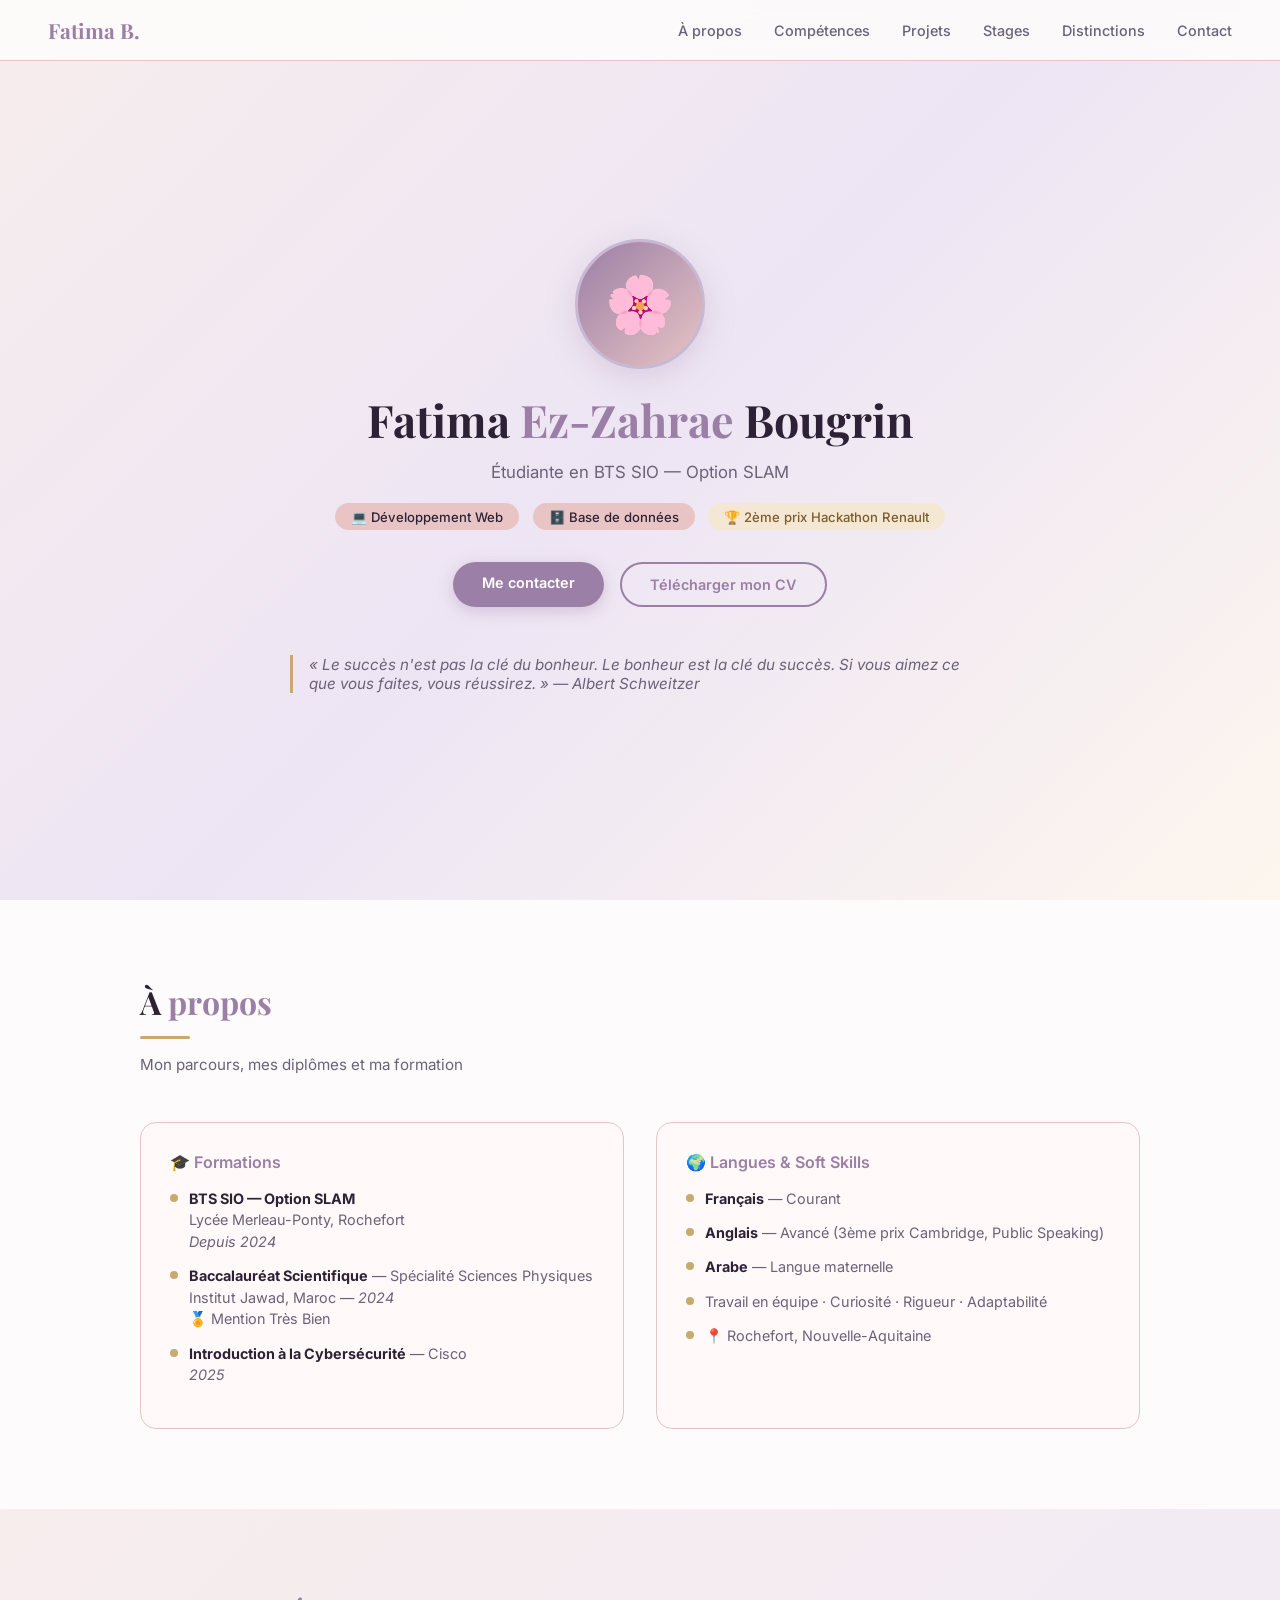
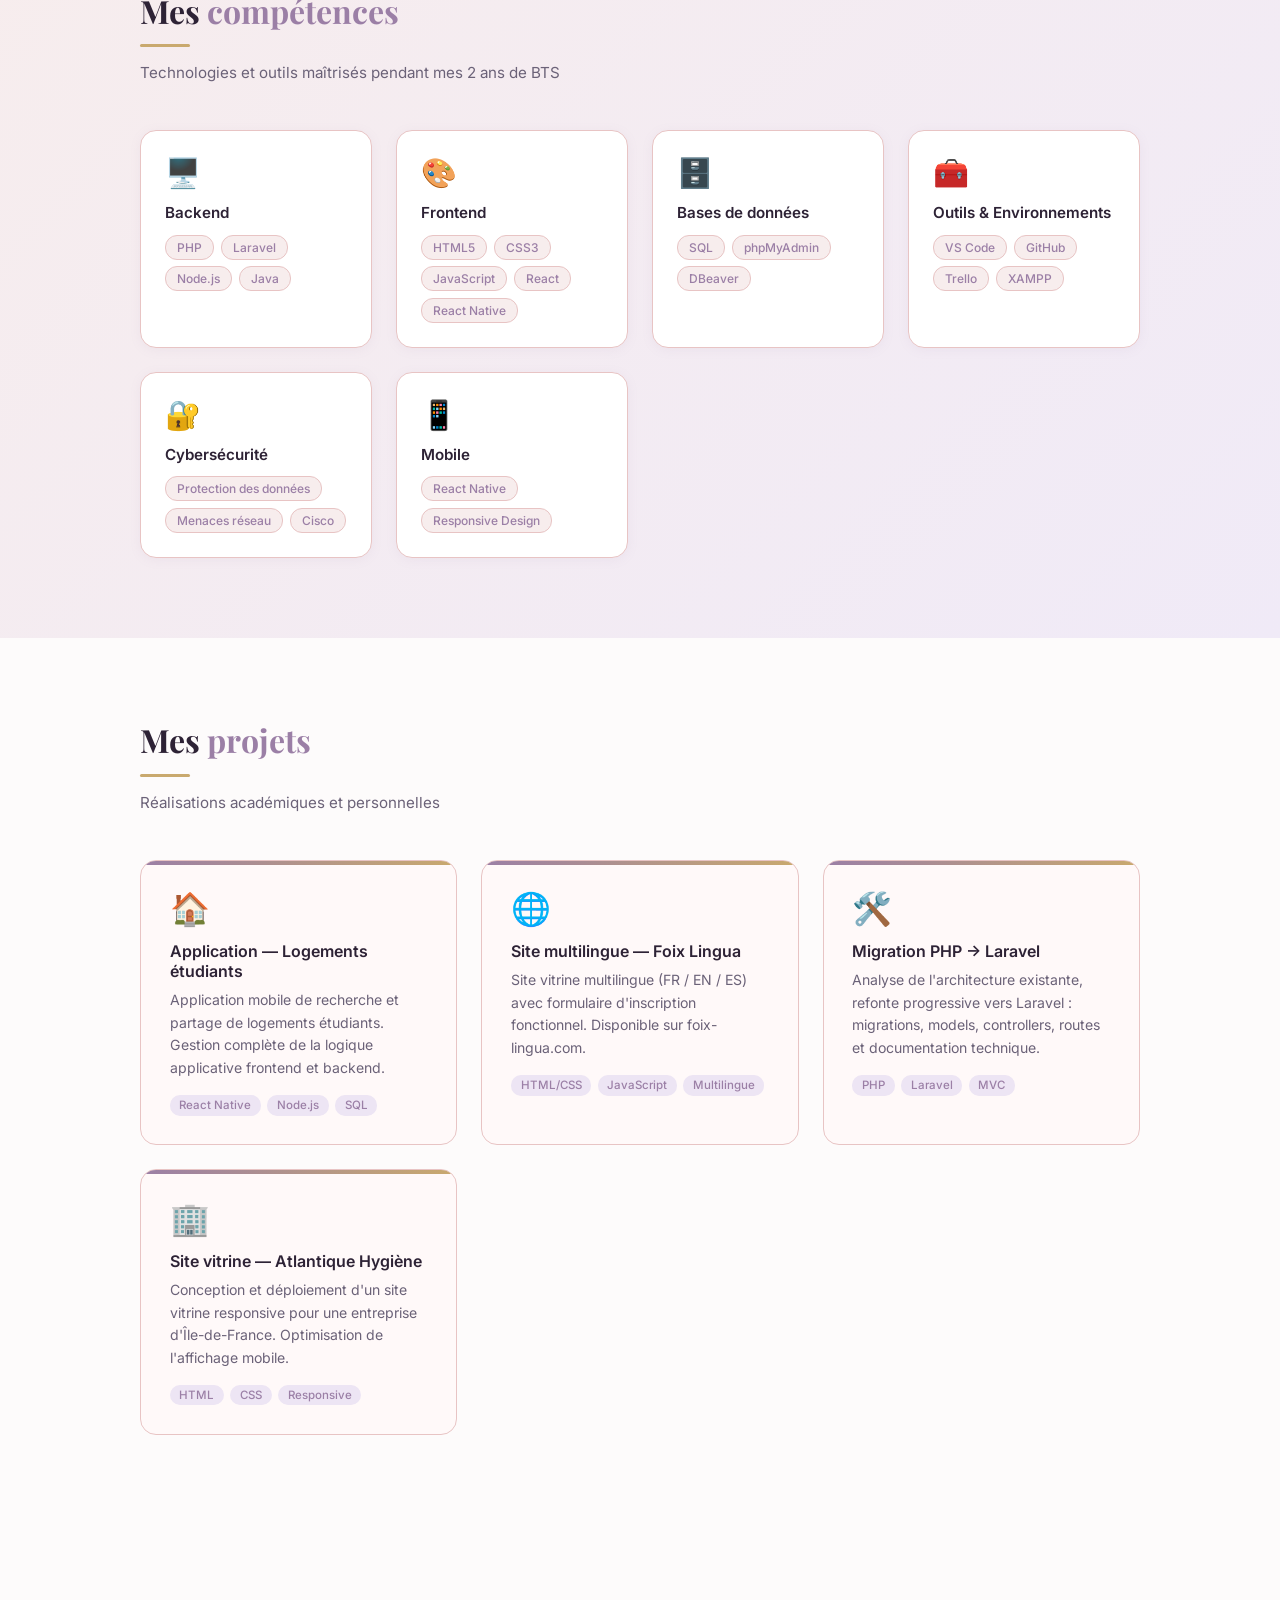
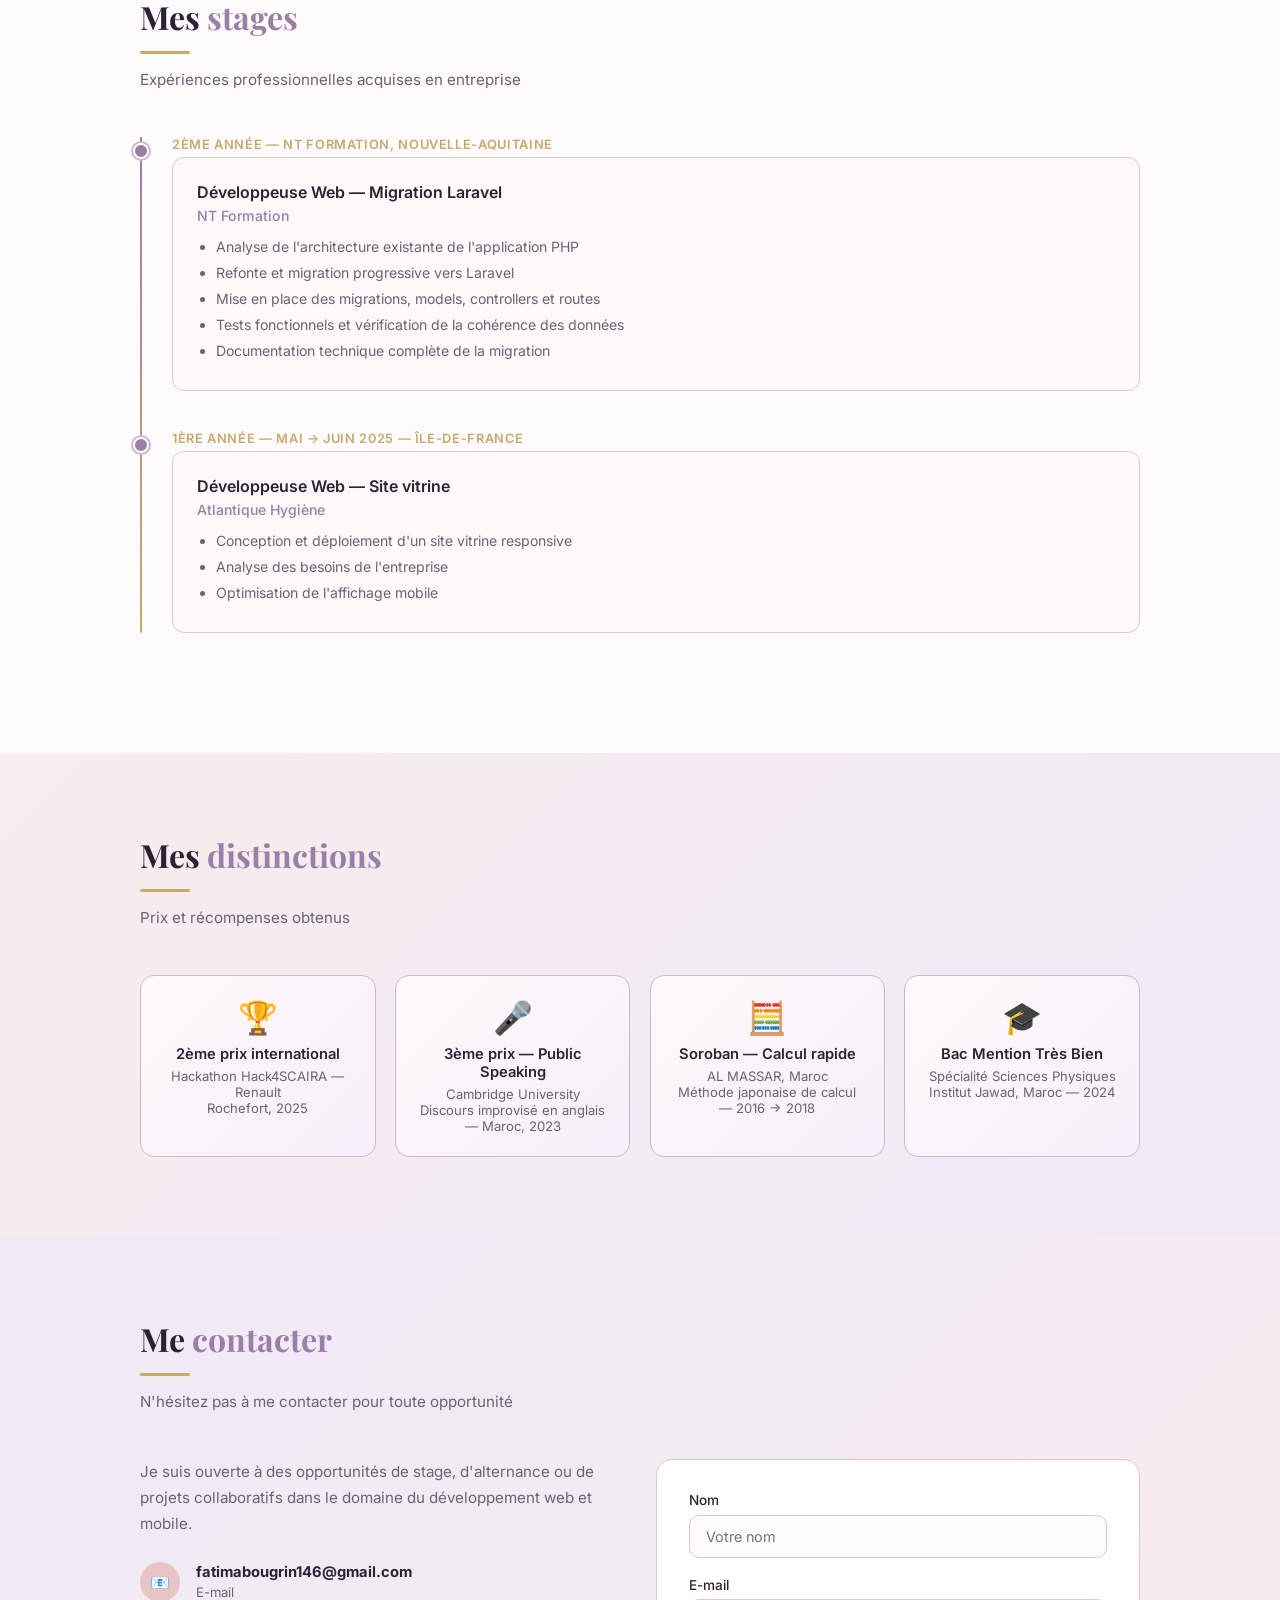
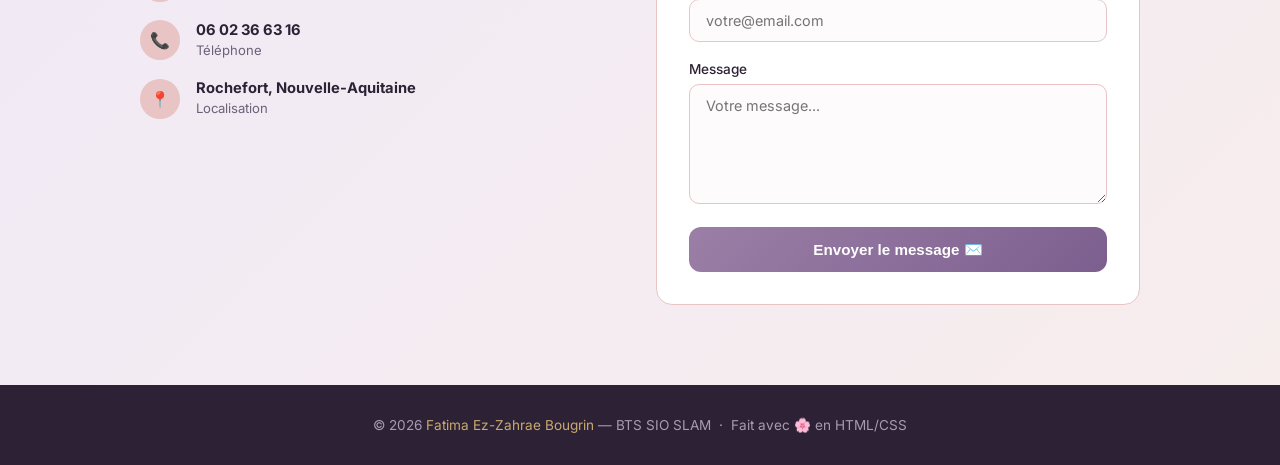
==== index.html @ c64b11a4 "Add files via upload" ====
<!DOCTYPE html>
<html lang="fr">
<head>
  <meta charset="UTF-8" />
  <meta name="viewport" content="width=device-width, initial-scale=1.0" />
  <title>Fatima Bougrin — Portfolio BTS SIO SLAM</title>
  <link rel="stylesheet" href="style.css" />
</head>
<body>

  <!-- ========================
       NAVIGATION
  ======================== -->
  <nav>
    <div class="nav-logo">Fatima B.</div>
    <ul class="nav-links">
      <li><a href="#about">À propos</a></li>
      <li><a href="#skills">Compétences</a></li>
      <li><a href="#projects">Projets</a></li>
      <li><a href="#stages">Stages</a></li>
      <li><a href="#distinctions">Distinctions</a></li>
      <li><a href="#contact">Contact</a></li>
    </ul>
  </nav>

  <!-- ========================
       HERO
  ======================== -->
  <section class="hero" id="home">
    <div class="hero-inner">
      <div class="avatar-ring">🌸</div>
      <h1>Fatima <span>Ez-Zahrae</span> Bougrin</h1>
      <p class="tagline">Étudiante en BTS SIO — Option SLAM</p>
      <span class="badge">💻 Développement Web</span>
      <span class="badge">🗄️ Base de données</span>
      <span class="badge gold">🏆 2ème prix Hackathon Renault</span>
      <div class="hero-btns">
        <a href="#contact" class="btn btn-primary">Me contacter</a>
        <a href="cv_alternance.pdf" class="btn btn-outline" target="_blank">Télécharger mon CV</a>
      </div>
      <blockquote class="quote">
        « Le succès n'est pas la clé du bonheur. Le bonheur est la clé du succès.
        Si vous aimez ce que vous faites, vous réussirez. » — Albert Schweitzer
      </blockquote>
    </div>
  </section>

  <!-- ========================
       À PROPOS
  ======================== -->
  <section id="about">
    <div class="container">
      <h2 class="section-title">À <span>propos</span></h2>
      <div class="divider"></div>
      <p class="section-sub">Mon parcours, mes diplômes et ma formation</p>

      <div class="about-grid">

        <div class="info-card">
          <h3>🎓 Formations</h3>
          <div class="info-item">
            <div class="dot"></div>
            <p>
              <strong>BTS SIO — Option SLAM</strong><br>
              Lycée Merleau-Ponty, Rochefort<br>
              <em>Depuis 2024</em>
            </p>
          </div>
          <div class="info-item">
            <div class="dot"></div>
            <p>
              <strong>Baccalauréat Scientifique</strong> — Spécialité Sciences Physiques<br>
              Institut Jawad, Maroc — <em>2024</em><br>
              🏅 Mention Très Bien
            </p>
          </div>
          <div class="info-item">
            <div class="dot"></div>
            <p>
              <strong>Introduction à la Cybersécurité</strong> — Cisco<br>
              <em>2025</em>
            </p>
          </div>
        </div>

        <div class="info-card">
          <h3>🌍 Langues &amp; Soft Skills</h3>
          <div class="info-item">
            <div class="dot"></div>
            <p><strong>Français</strong> — Courant</p>
          </div>
          <div class="info-item">
            <div class="dot"></div>
            <p><strong>Anglais</strong> — Avancé (3ème prix Cambridge, Public Speaking)</p>
          </div>
          <div class="info-item">
            <div class="dot"></div>
            <p><strong>Arabe</strong> — Langue maternelle</p>
          </div>
          <div class="info-item">
            <div class="dot"></div>
            <p>Travail en équipe · Curiosité · Rigueur · Adaptabilité</p>
          </div>
          <div class="info-item">
            <div class="dot"></div>
            <p>📍 Rochefort, Nouvelle-Aquitaine</p>
          </div>
        </div>

      </div>
    </div>
  </section>

  <!-- ========================
       COMPÉTENCES
  ======================== -->
  <section id="skills" class="skills-bg">
    <div class="container">
      <h2 class="section-title">Mes <span>compétences</span></h2>
      <div class="divider"></div>
      <p class="section-sub">Technologies et outils maîtrisés pendant mes 2 ans de BTS</p>

      <div class="skills-grid">

        <div class="skill-card">
          <div class="icon">🖥️</div>
          <h3>Backend</h3>
          <div class="tag-list">
            <span class="tag">PHP</span>
            <span class="tag">Laravel</span>
            <span class="tag">Node.js</span>
            <span class="tag">Java</span>
          </div>
        </div>

        <div class="skill-card">
          <div class="icon">🎨</div>
          <h3>Frontend</h3>
          <div class="tag-list">
            <span class="tag">HTML5</span>
            <span class="tag">CSS3</span>
            <span class="tag">JavaScript</span>
            <span class="tag">React</span>
            <span class="tag">React Native</span>
          </div>
        </div>

        <div class="skill-card">
          <div class="icon">🗄️</div>
          <h3>Bases de données</h3>
          <div class="tag-list">
            <span class="tag">SQL</span>
            <span class="tag">phpMyAdmin</span>
            <span class="tag">DBeaver</span>
          </div>
        </div>

        <div class="skill-card">
          <div class="icon">🧰</div>
          <h3>Outils &amp; Environnements</h3>
          <div class="tag-list">
            <span class="tag">VS Code</span>
            <span class="tag">GitHub</span>
            <span class="tag">Trello</span>
            <span class="tag">XAMPP</span>
          </div>
        </div>

        <div class="skill-card">
          <div class="icon">🔐</div>
          <h3>Cybersécurité</h3>
          <div class="tag-list">
            <span class="tag">Protection des données</span>
            <span class="tag">Menaces réseau</span>
            <span class="tag">Cisco</span>
          </div>
        </div>

        <div class="skill-card">
          <div class="icon">📱</div>
          <h3>Mobile</h3>
          <div class="tag-list">
            <span class="tag">React Native</span>
            <span class="tag">Responsive Design</span>
          </div>
        </div>

      </div>
    </div>
  </section>

  <!-- ========================
       PROJETS
  ======================== -->
  <section id="projects">
    <div class="container">
      <h2 class="section-title">Mes <span>projets</span></h2>
      <div class="divider"></div>
      <p class="section-sub">Réalisations académiques et personnelles</p>

      <div class="projects-grid">

        <div class="project-card">
          <div class="project-emoji">🏠</div>
          <h3>Application — Logements étudiants</h3>
          <p>Application mobile de recherche et partage de logements étudiants. Gestion complète de la logique applicative frontend et backend.</p>
          <div class="tech-tags">
            <span class="tech">React Native</span>
            <span class="tech">Node.js</span>
            <span class="tech">SQL</span>
          </div>
        </div>

        <div class="project-card">
          <div class="project-emoji">🌐</div>
          <h3>Site multilingue — Foix Lingua</h3>
          <p>Site vitrine multilingue (FR / EN / ES) avec formulaire d'inscription fonctionnel. Disponible sur foix-lingua.com.</p>
          <div class="tech-tags">
            <span class="tech">HTML/CSS</span>
            <span class="tech">JavaScript</span>
            <span class="tech">Multilingue</span>
          </div>
        </div>

        <div class="project-card">
          <div class="project-emoji">🛠️</div>
          <h3>Migration PHP → Laravel</h3>
          <p>Analyse de l'architecture existante, refonte progressive vers Laravel : migrations, models, controllers, routes et documentation technique.</p>
          <div class="tech-tags">
            <span class="tech">PHP</span>
            <span class="tech">Laravel</span>
            <span class="tech">MVC</span>
          </div>
        </div>

        <div class="project-card">
          <div class="project-emoji">🏢</div>
          <h3>Site vitrine — Atlantique Hygiène</h3>
          <p>Conception et déploiement d'un site vitrine responsive pour une entreprise d'Île-de-France. Optimisation de l'affichage mobile.</p>
          <div class="tech-tags">
            <span class="tech">HTML</span>
            <span class="tech">CSS</span>
            <span class="tech">Responsive</span>
          </div>
        </div>

      </div>
    </div>
  </section>

  <!-- ========================
       STAGES
  ======================== -->
  <section id="stages">
    <div class="container">
      <h2 class="section-title">Mes <span>stages</span></h2>
      <div class="divider"></div>
      <p class="section-sub">Expériences professionnelles acquises en entreprise</p>

      <div class="timeline">

        <div class="timeline-item">
          <div class="timeline-date">2ème année — NT Formation, Nouvelle-Aquitaine</div>
          <div class="timeline-card">
            <h3>Développeuse Web — Migration Laravel</h3>
            <div class="company">NT Formation</div>
            <ul>
              <li>Analyse de l'architecture existante de l'application PHP</li>
              <li>Refonte et migration progressive vers Laravel</li>
              <li>Mise en place des migrations, models, controllers et routes</li>
              <li>Tests fonctionnels et vérification de la cohérence des données</li>
              <li>Documentation technique complète de la migration</li>
            </ul>
          </div>
        </div>

        <div class="timeline-item">
          <div class="timeline-date">1ère année — Mai → Juin 2025 — Île-de-France</div>
          <div class="timeline-card">
            <h3>Développeuse Web — Site vitrine</h3>
            <div class="company">Atlantique Hygiène</div>
            <ul>
              <li>Conception et déploiement d'un site vitrine responsive</li>
              <li>Analyse des besoins de l'entreprise</li>
              <li>Optimisation de l'affichage mobile</li>
            </ul>
          </div>
        </div>

      </div>
    </div>
  </section>

  <!-- ========================
       DISTINCTIONS
  ======================== -->
  <section id="distinctions" class="skills-bg">
    <div class="container">
      <h2 class="section-title">Mes <span>distinctions</span></h2>
      <div class="divider"></div>
      <p class="section-sub">Prix et récompenses obtenus</p>

      <div class="awards-grid">

        <div class="award-card">
          <div class="trophy">🏆</div>
          <h3>2ème prix international</h3>
          <p>Hackathon Hack4SCAIRA — Renault<br>Rochefort, 2025</p>
        </div>

        <div class="award-card">
          <div class="trophy">🎤</div>
          <h3>3ème prix — Public Speaking</h3>
          <p>Cambridge University<br>Discours improvisé en anglais — Maroc, 2023</p>
        </div>

        <div class="award-card">
          <div class="trophy">🧮</div>
          <h3>Soroban — Calcul rapide</h3>
          <p>AL MASSAR, Maroc<br>Méthode japonaise de calcul — 2016 → 2018</p>
        </div>

        <div class="award-card">
          <div class="trophy">🎓</div>
          <h3>Bac Mention Très Bien</h3>
          <p>Spécialité Sciences Physiques<br>Institut Jawad, Maroc — 2024</p>
        </div>

      </div>
    </div>
  </section>

  <!-- ========================
       CONTACT
  ======================== -->
  <section id="contact" class="contact-bg">
    <div class="container">
      <h2 class="section-title">Me <span>contacter</span></h2>
      <div class="divider"></div>
      <p class="section-sub">N'hésitez pas à me contacter pour toute opportunité</p>

      <div class="contact-grid">

        <div class="contact-info">
          <p>Je suis ouverte à des opportunités de stage, d'alternance ou de projets collaboratifs dans le domaine du développement web et mobile.</p>
          <div class="contact-item">
            <div class="contact-icon">📧</div>
            <div>
              <strong>fatimabougrin146@gmail.com</strong>
              <p>E-mail</p>
            </div>
          </div>
          <div class="contact-item">
            <div class="contact-icon">📞</div>
            <div>
              <strong>06 02 36 63 16</strong>
              <p>Téléphone</p>
            </div>
          </div>
          <div class="contact-item">
            <div class="contact-icon">📍</div>
            <div>
              <strong>Rochefort, Nouvelle-Aquitaine</strong>
              <p>Localisation</p>
            </div>
          </div>
        </div>

        <div class="contact-form">
          <div class="form-group">
            <label for="name">Nom</label>
            <input type="text" id="name" placeholder="Votre nom" />
          </div>
          <div class="form-group">
            <label for="email">E-mail</label>
            <input type="email" id="email" placeholder="votre@email.com" />
          </div>
          <div class="form-group">
            <label for="message">Message</label>
            <textarea id="message" placeholder="Votre message..."></textarea>
          </div>
          <button class="btn-submit">Envoyer le message ✉️</button>
        </div>

      </div>
    </div>
  </section>

  <!-- ========================
       FOOTER
  ======================== -->
  <footer>
    <p>© 2026 <span>Fatima Ez-Zahrae Bougrin</span> — BTS SIO SLAM &nbsp;·&nbsp; Fait avec 🌸 en HTML/CSS</p>
  </footer>

</body>
</html>
---- style.css ----
/* ===========================
   PORTFOLIO — FATIMA BOUGRIN
   style.css
=========================== */

@import url('https://fonts.googleapis.com/css2?family=Playfair+Display:wght@400;600;700&family=Inter:wght@300;400;500;600&display=swap');

/* === VARIABLES === */
:root {
  --mauve:       #9b7fa6;
  --mauve-light: #c9b8d4;
  --rose:        #e8c4c4;
  --rose-pale:   #f7eded;
  --gold:        #c9a96e;
  --dark:        #2d2235;
  --grey:        #6b6278;
  --white:       #fdfbfb;
  --card-bg:     #fff9f9;
}

/* === RESET === */
* { margin: 0; padding: 0; box-sizing: border-box; }
html { scroll-behavior: smooth; }
body { font-family: 'Inter', sans-serif; background: var(--white); color: var(--dark); }

/* ===========================
   NAVIGATION
=========================== */
nav {
  position: fixed; top: 0; width: 100%; z-index: 100;
  background: rgba(253,251,251,0.92);
  backdrop-filter: blur(10px);
  border-bottom: 1px solid var(--rose);
  display: flex; align-items: center; justify-content: space-between;
  padding: 1rem 3rem;
}
.nav-logo {
  font-family: 'Playfair Display', serif;
  font-size: 1.3rem; color: var(--mauve); font-weight: 700;
}
.nav-links { display: flex; gap: 2rem; list-style: none; }
.nav-links a {
  text-decoration: none; color: var(--grey);
  font-size: 0.9rem; font-weight: 500; transition: color .2s;
}
.nav-links a:hover { color: var(--mauve); }

/* ===========================
   HERO
=========================== */
.hero {
  min-height: 100vh;
  background: linear-gradient(135deg, #f7eded 0%, #ede5f4 50%, #fdf6ee 100%);
  display: flex; align-items: center; justify-content: center;
  text-align: center; padding: 6rem 2rem 4rem;
}
.hero-inner { max-width: 700px; }

.avatar-ring {
  width: 130px; height: 130px; border-radius: 50%;
  border: 3px solid var(--mauve-light);
  background: linear-gradient(135deg, var(--mauve), var(--rose));
  display: flex; align-items: center; justify-content: center;
  margin: 0 auto 1.5rem;
  font-size: 3.5rem;
  box-shadow: 0 8px 30px rgba(155,127,166,0.25);
}
.hero h1 {
  font-family: 'Playfair Display', serif;
  font-size: 2.8rem; color: var(--dark); line-height: 1.2;
}
.hero h1 span { color: var(--mauve); }
.hero p.tagline {
  margin: 1rem 0 0.5rem; color: var(--grey);
  font-size: 1.05rem; font-weight: 400;
}
.badge {
  display: inline-block; margin: 0.8rem 0.3rem 0;
  padding: 0.35rem 1rem; border-radius: 20px;
  background: var(--rose); color: var(--dark);
  font-size: 0.82rem; font-weight: 500;
}
.badge.gold { background: #f4e8d4; color: #7a5c2e; }

.hero-btns {
  margin-top: 2rem;
  display: flex; gap: 1rem; justify-content: center; flex-wrap: wrap;
}
.btn {
  padding: 0.75rem 1.8rem; border-radius: 30px;
  font-size: 0.9rem; font-weight: 600;
  text-decoration: none; transition: all .2s;
}
.btn-primary {
  background: var(--mauve); color: #fff;
  box-shadow: 0 4px 15px rgba(155,127,166,0.35);
}
.btn-primary:hover { background: #7d5f8f; transform: translateY(-2px); }
.btn-outline {
  border: 2px solid var(--mauve); color: var(--mauve); background: transparent;
}
.btn-outline:hover { background: var(--mauve); color: #fff; transform: translateY(-2px); }

.quote {
  margin-top: 3rem; font-style: italic; color: var(--grey); font-size: 0.95rem;
  border-left: 3px solid var(--gold); padding-left: 1rem; text-align: left;
}

/* ===========================
   SECTIONS — BASE
=========================== */
section { padding: 5rem 2rem; }
.container { max-width: 1000px; margin: 0 auto; }

.section-title {
  font-family: 'Playfair Display', serif;
  font-size: 2rem; color: var(--dark); margin-bottom: 0.5rem;
}
.section-title span { color: var(--mauve); }
.section-sub { color: var(--grey); font-size: 0.95rem; margin-bottom: 3rem; }
.divider {
  width: 50px; height: 3px; background: var(--gold);
  border-radius: 2px; margin: 0.8rem 0 1rem;
}

/* ===========================
   À PROPOS
=========================== */
.about-grid { display: grid; grid-template-columns: 1fr 1fr; gap: 2rem; }

.info-card {
  background: var(--card-bg); border: 1px solid var(--rose);
  border-radius: 16px; padding: 1.8rem;
}
.info-card h3 {
  font-size: 1rem; font-weight: 600; color: var(--mauve);
  margin-bottom: 1rem; display: flex; align-items: center; gap: 0.5rem;
}
.info-item { display: flex; align-items: flex-start; gap: 0.7rem; margin-bottom: 0.8rem; }
.info-item .dot {
  width: 8px; height: 8px; border-radius: 50%;
  background: var(--gold); margin-top: 6px; flex-shrink: 0;
}
.info-item p { font-size: 0.9rem; color: var(--grey); line-height: 1.5; }
.info-item strong { color: var(--dark); }

/* ===========================
   COMPÉTENCES
=========================== */
.skills-bg { background: linear-gradient(135deg, #f7eded, #f0eaf7); }

.skills-grid {
  display: grid;
  grid-template-columns: repeat(auto-fit, minmax(220px, 1fr));
  gap: 1.5rem;
}
.skill-card {
  background: #fff; border-radius: 16px; padding: 1.5rem;
  border: 1px solid var(--rose);
  box-shadow: 0 2px 12px rgba(155,127,166,0.08);
  transition: transform .2s, box-shadow .2s;
}
.skill-card:hover {
  transform: translateY(-4px);
  box-shadow: 0 8px 25px rgba(155,127,166,0.15);
}
.skill-card .icon { font-size: 1.8rem; margin-bottom: 0.8rem; }
.skill-card h3 { font-size: 0.95rem; font-weight: 600; color: var(--dark); margin-bottom: 0.8rem; }

.tag-list { display: flex; flex-wrap: wrap; gap: 0.4rem; }
.tag {
  font-size: 0.75rem; padding: 0.25rem 0.7rem; border-radius: 12px;
  background: var(--rose-pale); color: var(--mauve);
  font-weight: 500; border: 1px solid var(--rose);
}

/* ===========================
   PROJETS
=========================== */
.projects-grid {
  display: grid;
  grid-template-columns: repeat(auto-fit, minmax(280px, 1fr));
  gap: 1.5rem;
}
.project-card {
  background: var(--card-bg); border-radius: 16px; padding: 1.8rem;
  border: 1px solid var(--rose); position: relative; overflow: hidden;
  transition: transform .2s, box-shadow .2s;
}
.project-card:hover {
  transform: translateY(-4px);
  box-shadow: 0 8px 25px rgba(155,127,166,0.15);
}
.project-card::before {
  content: ''; position: absolute; top: 0; left: 0; right: 0; height: 4px;
  background: linear-gradient(90deg, var(--mauve), var(--gold));
}
.project-emoji { font-size: 2rem; margin-bottom: 0.8rem; }
.project-card h3 { font-size: 1rem; font-weight: 600; color: var(--dark); margin-bottom: 0.5rem; }
.project-card p { font-size: 0.88rem; color: var(--grey); line-height: 1.6; margin-bottom: 1rem; }

.tech-tags { display: flex; flex-wrap: wrap; gap: 0.4rem; }
.tech {
  font-size: 0.72rem; padding: 0.2rem 0.6rem; border-radius: 10px;
  background: #ede5f4; color: var(--mauve); font-weight: 500;
}

/* ===========================
   STAGES — TIMELINE
=========================== */
.timeline { position: relative; padding-left: 2rem; }
.timeline::before {
  content: ''; position: absolute; left: 0; top: 0; bottom: 0; width: 2px;
  background: linear-gradient(to bottom, var(--mauve), var(--gold));
  border-radius: 2px;
}
.timeline-item { position: relative; margin-bottom: 2.5rem; }
.timeline-item::before {
  content: ''; position: absolute; left: -2.45rem; top: 0.4rem;
  width: 12px; height: 12px; border-radius: 50%;
  background: var(--mauve); border: 2px solid var(--white);
  box-shadow: 0 0 0 2px var(--mauve-light);
}
.timeline-date {
  font-size: 0.8rem; color: var(--gold); font-weight: 600;
  text-transform: uppercase; letter-spacing: 0.05em; margin-bottom: 0.3rem;
}
.timeline-card {
  background: var(--card-bg); border: 1px solid var(--rose);
  border-radius: 12px; padding: 1.5rem;
}
.timeline-card h3 { font-size: 1rem; font-weight: 600; color: var(--dark); margin-bottom: 0.3rem; }
.timeline-card .company { font-size: 0.88rem; color: var(--mauve); font-weight: 500; margin-bottom: 0.8rem; }
.timeline-card ul { padding-left: 1.2rem; }
.timeline-card li { font-size: 0.88rem; color: var(--grey); margin-bottom: 0.3rem; line-height: 1.5; }

/* ===========================
   DISTINCTIONS
=========================== */
.awards-grid {
  display: grid;
  grid-template-columns: repeat(auto-fit, minmax(220px, 1fr));
  gap: 1.2rem;
}
.award-card {
  background: linear-gradient(135deg, #fff9f9, #f5f0fa);
  border: 1px solid var(--mauve-light); border-radius: 14px; padding: 1.4rem;
  text-align: center; transition: transform .2s;
}
.award-card:hover { transform: translateY(-3px); }
.award-card .trophy { font-size: 2rem; margin-bottom: 0.5rem; }
.award-card h3 { font-size: 0.92rem; font-weight: 600; color: var(--dark); margin-bottom: 0.3rem; }
.award-card p { font-size: 0.82rem; color: var(--grey); }

/* ===========================
   CONTACT
=========================== */
.contact-bg { background: linear-gradient(135deg, #f0eaf7, #f7eded); }

.contact-grid { display: grid; grid-template-columns: 1fr 1fr; gap: 2rem; align-items: start; }
.contact-info p { font-size: 0.95rem; color: var(--grey); line-height: 1.7; margin-bottom: 1.5rem; }

.contact-item { display: flex; align-items: center; gap: 1rem; margin-bottom: 1rem; }
.contact-icon {
  width: 40px; height: 40px; border-radius: 50%;
  background: var(--rose); display: flex; align-items: center; justify-content: center;
  font-size: 1rem;
}
.contact-item div p { font-size: 0.82rem; color: var(--grey); margin: 0; }
.contact-item div strong { font-size: 0.92rem; color: var(--dark); }

.contact-form {
  background: #fff; border-radius: 16px; padding: 2rem; border: 1px solid var(--rose);
}
.form-group { margin-bottom: 1.2rem; }
.form-group label {
  display: block; font-size: 0.85rem; font-weight: 500;
  color: var(--dark); margin-bottom: 0.4rem;
}
.form-group input,
.form-group textarea {
  width: 100%; padding: 0.75rem 1rem;
  border: 1px solid var(--rose); border-radius: 10px;
  font-family: 'Inter', sans-serif; font-size: 0.9rem;
  color: var(--dark); background: var(--white);
  outline: none; transition: border .2s;
}
.form-group input:focus,
.form-group textarea:focus { border-color: var(--mauve); }
.form-group textarea { min-height: 120px; resize: vertical; }

.btn-submit {
  width: 100%; padding: 0.85rem; border-radius: 12px; border: none;
  background: linear-gradient(135deg, var(--mauve), #7d5f8f);
  color: #fff; font-size: 0.95rem; font-weight: 600;
  cursor: pointer; transition: opacity .2s;
}
.btn-submit:hover { opacity: 0.9; }

/* ===========================
   FOOTER
=========================== */
footer {
  text-align: center; padding: 2rem;
  background: var(--dark); color: #a89bb0; font-size: 0.85rem;
}
footer span { color: var(--gold); }

/* ===========================
   RESPONSIVE
=========================== */
@media (max-width: 680px) {
  nav { padding: 1rem 1.2rem; }
  .nav-links { display: none; }
  .hero h1 { font-size: 2rem; }
  .about-grid,
  .contact-grid { grid-template-columns: 1fr; }
  .timeline { padding-left: 1.5rem; }
  .timeline-item::before { left: -1.95rem; }
}
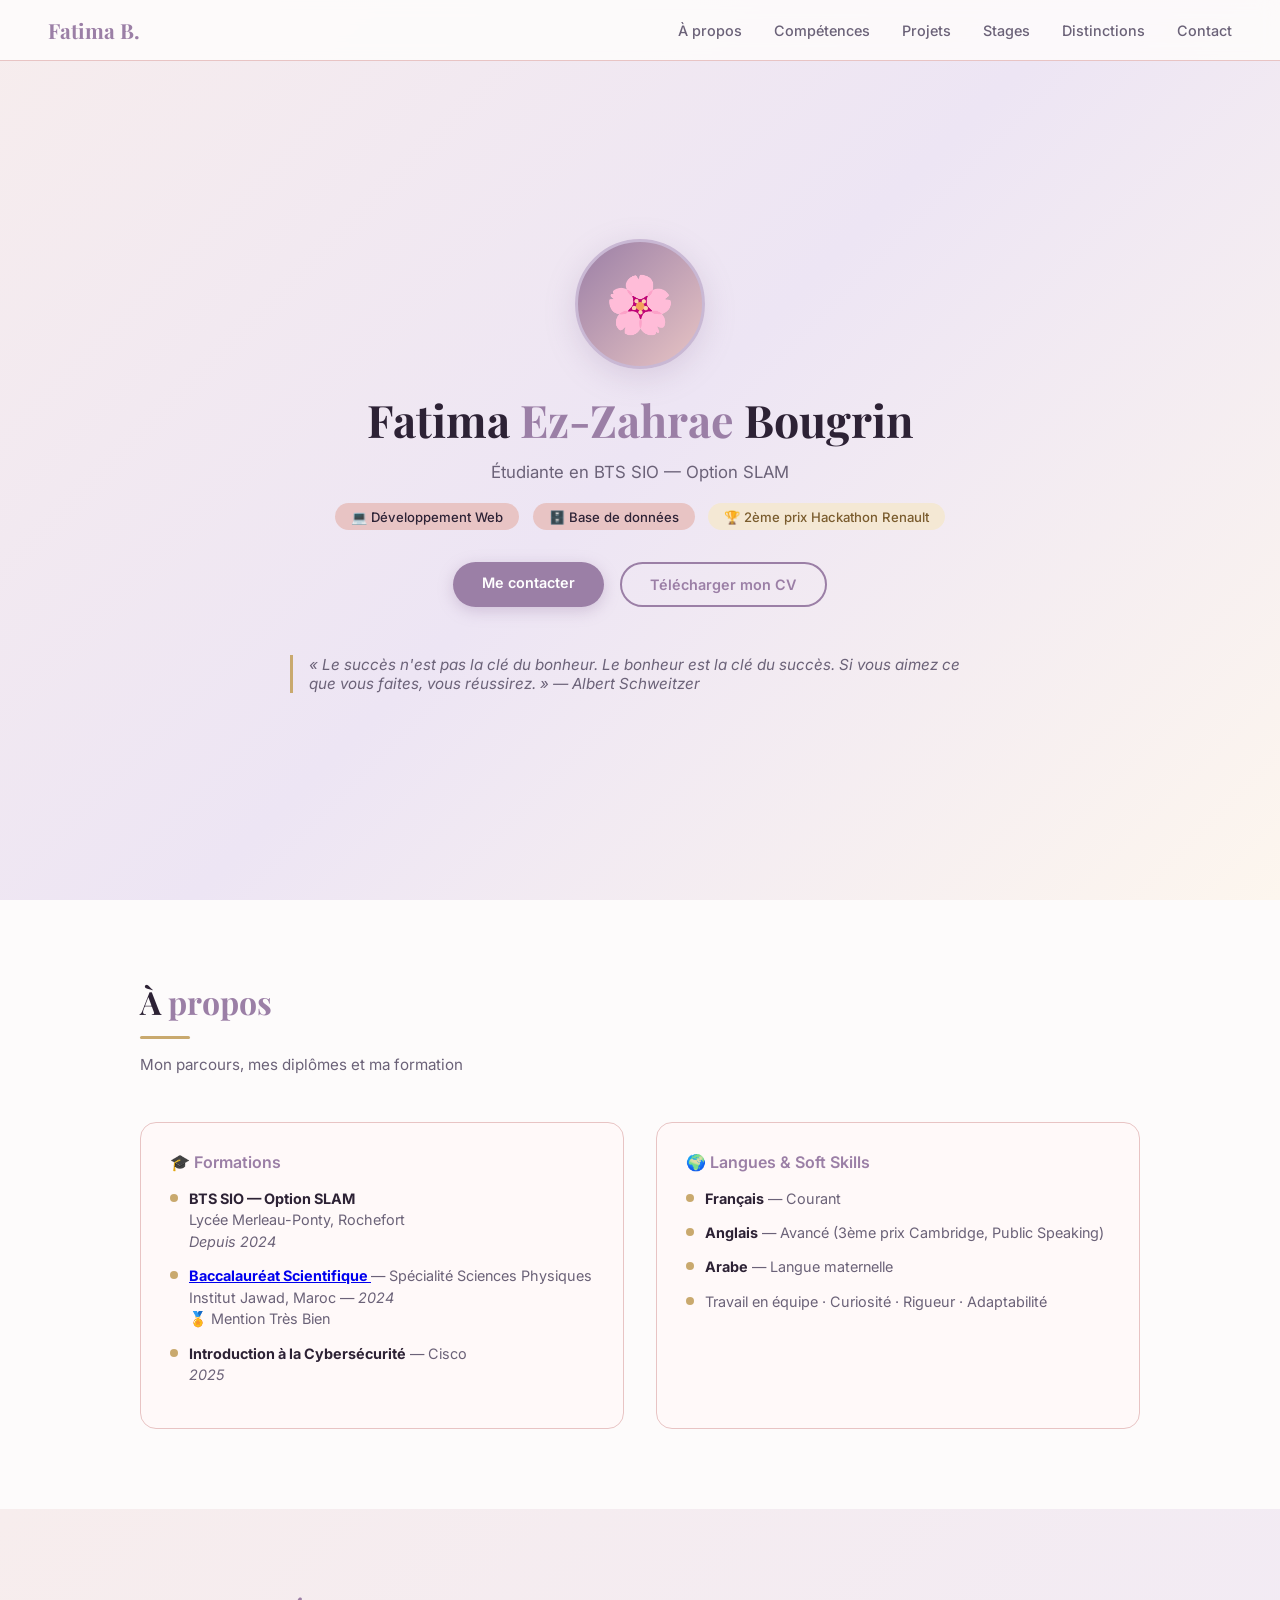
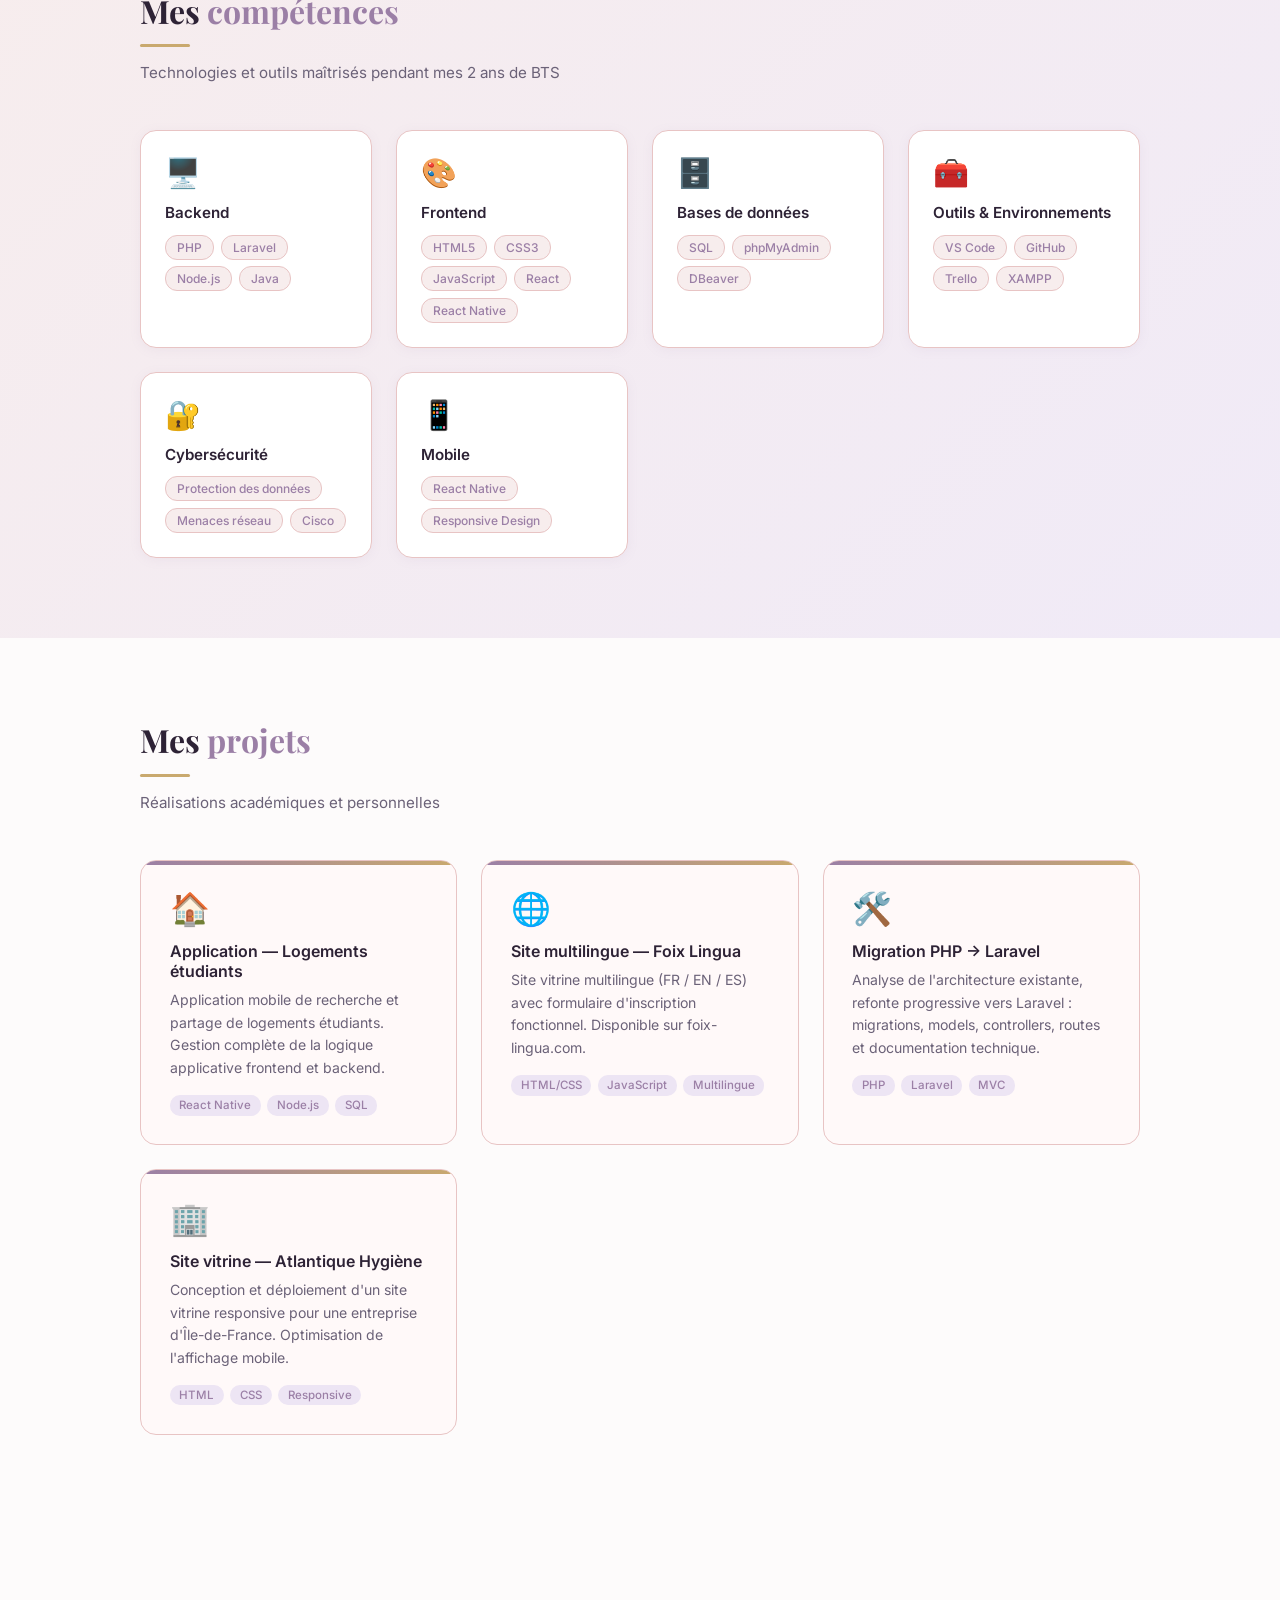
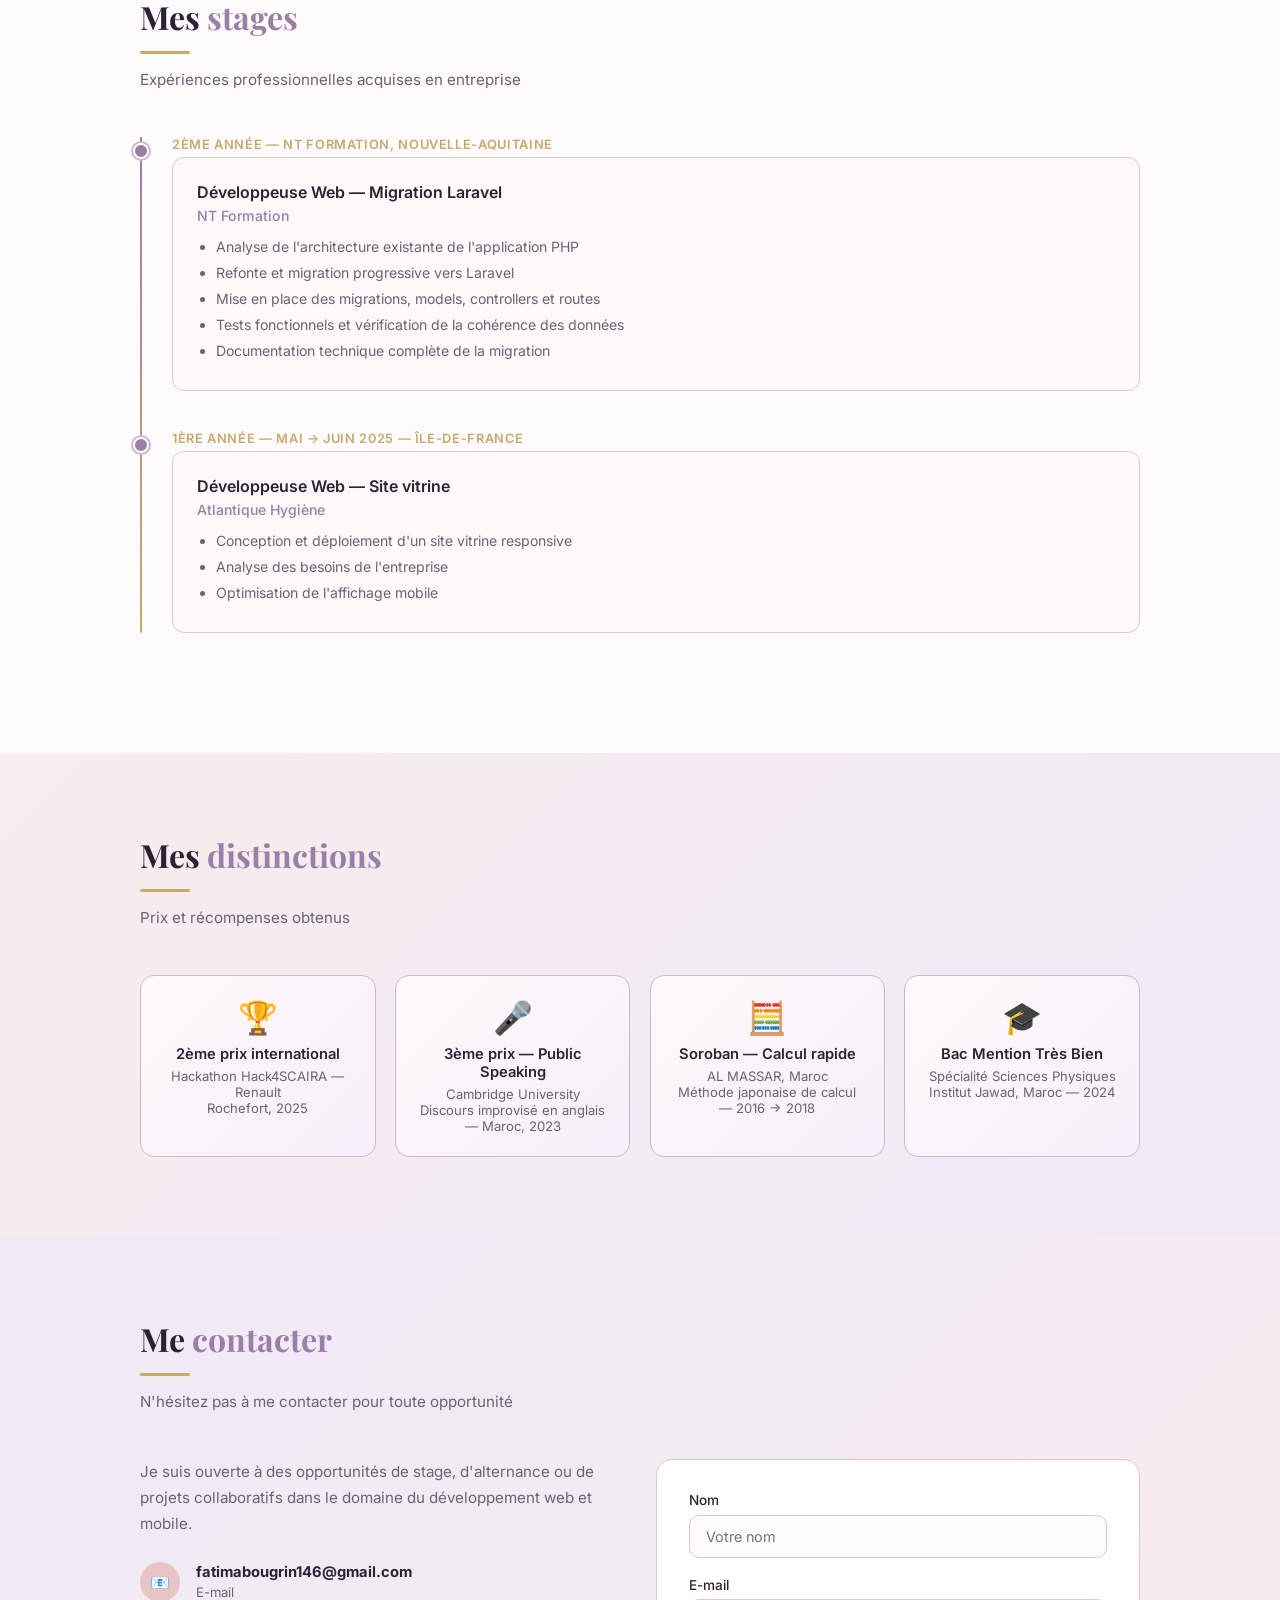
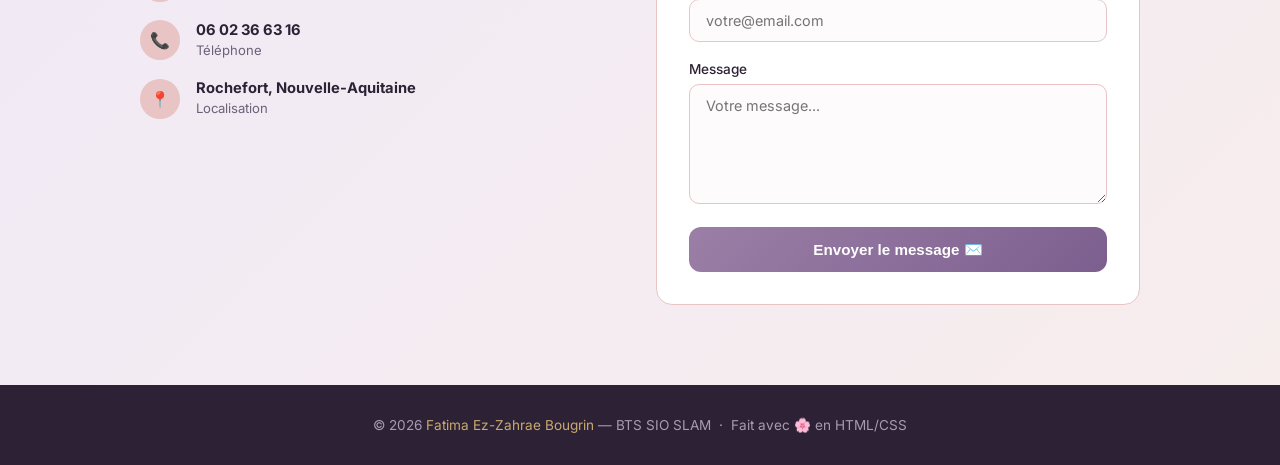
==== commit cd46bd2a: "changement de style" ====
--- a/index.html
+++ b/index.html
@@ -69,10 +69,15 @@
           <div class="info-item">
             <div class="dot"></div>
             <p>
-              <strong>Baccalauréat Scientifique</strong> — Spécialité Sciences Physiques<br>
-              Institut Jawad, Maroc — <em>2024</em><br>
-              🏅 Mention Très Bien
-            </p>
+  <strong>
+    <a href="diplome-bac.pdf" target="_blank">
+      Baccalauréat Scientifique
+    </a>
+  </strong>
+  — Spécialité Sciences Physiques<br>
+  Institut Jawad, Maroc — <em>2024</em><br>
+  🏅 Mention Très Bien
+</p>
           </div>
           <div class="info-item">
             <div class="dot"></div>
@@ -101,10 +106,7 @@
             <div class="dot"></div>
             <p>Travail en équipe · Curiosité · Rigueur · Adaptabilité</p>
           </div>
-          <div class="info-item">
-            <div class="dot"></div>
-            <p>📍 Rochefort, Nouvelle-Aquitaine</p>
-          </div>
+          
         </div>
 
       </div>
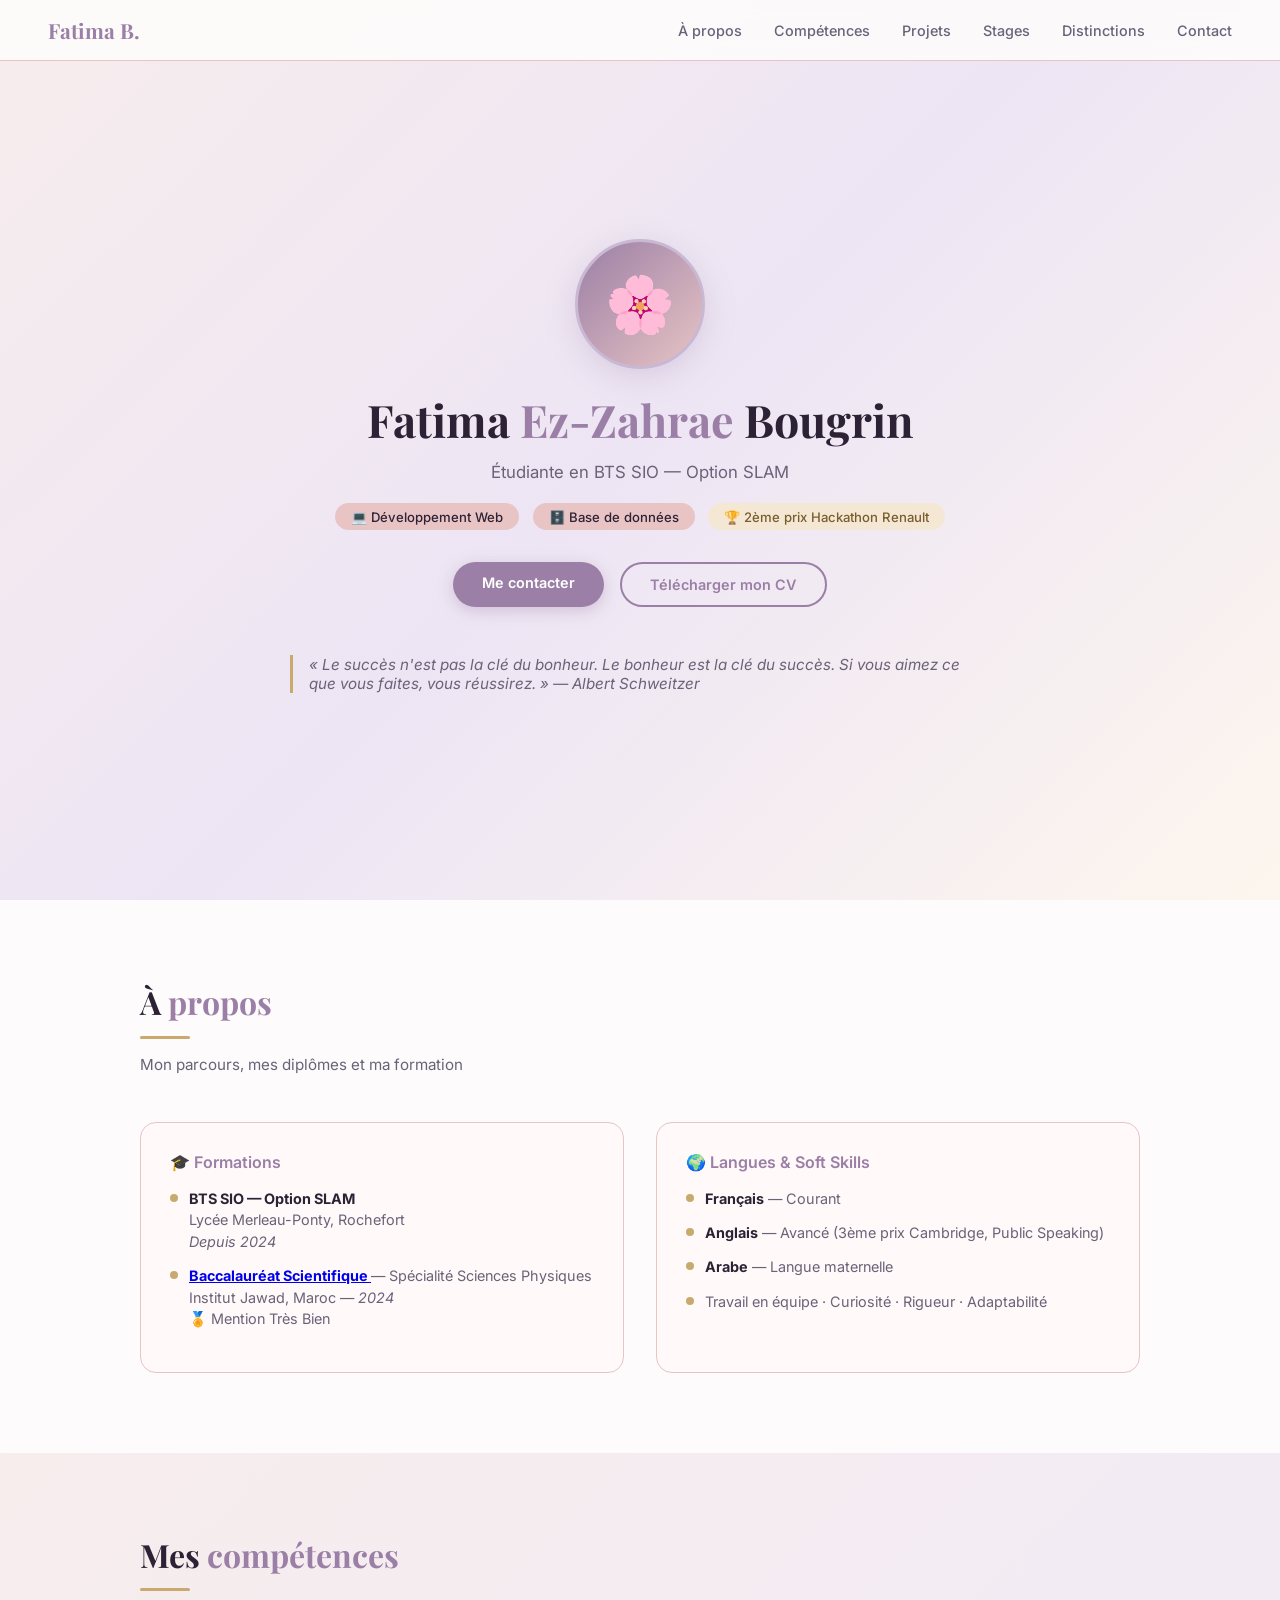
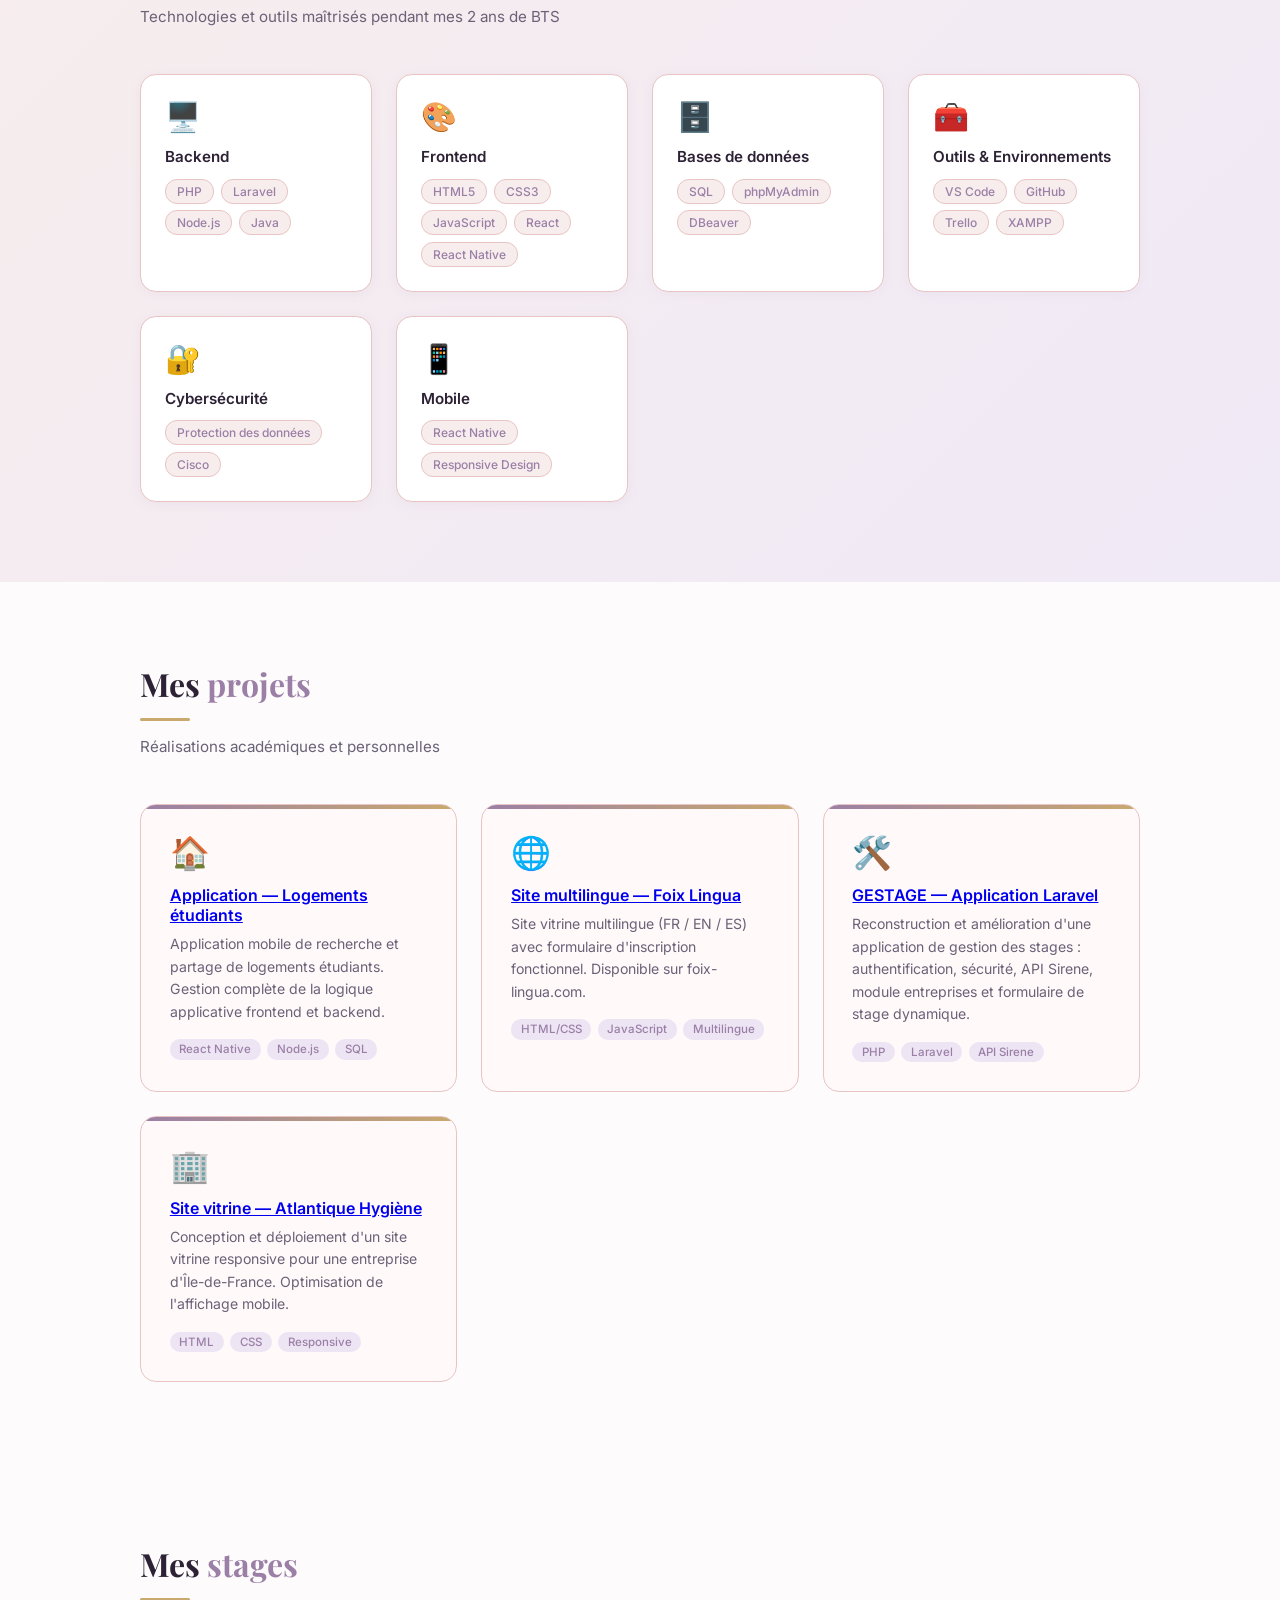
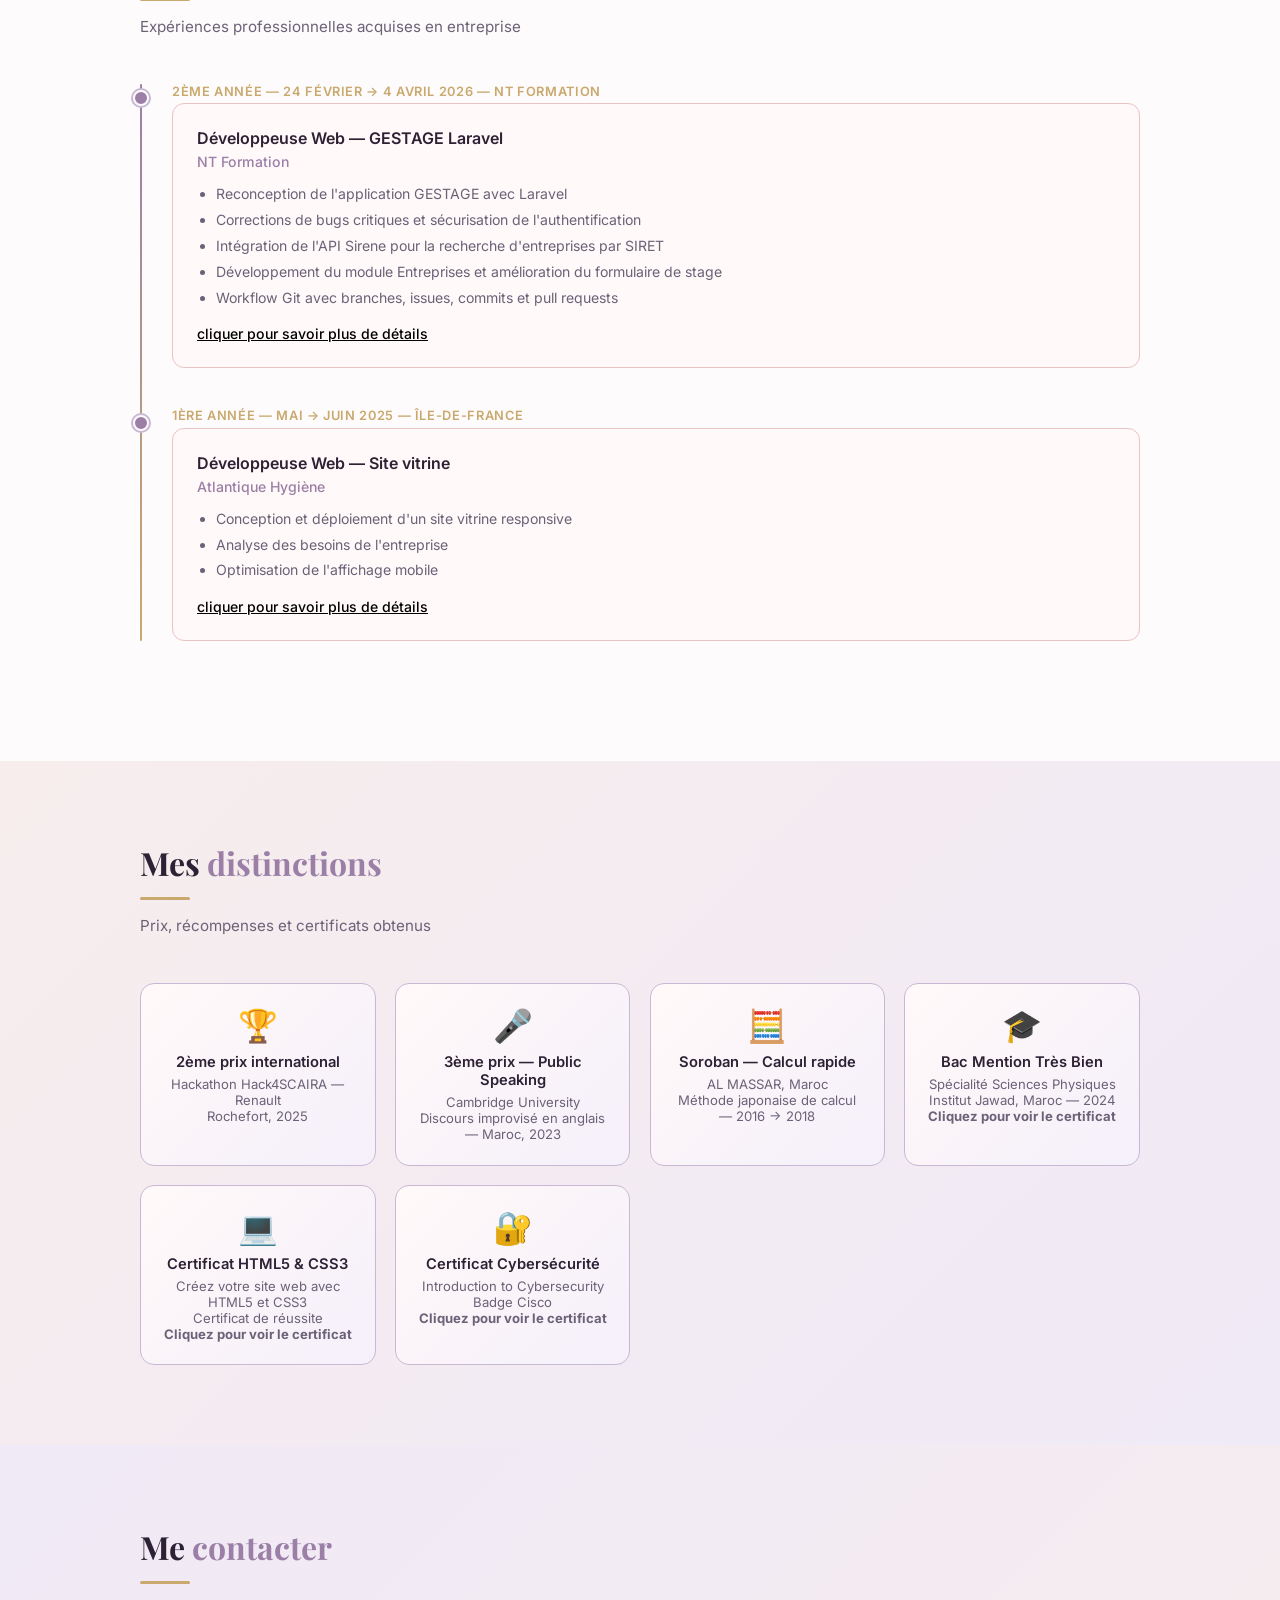
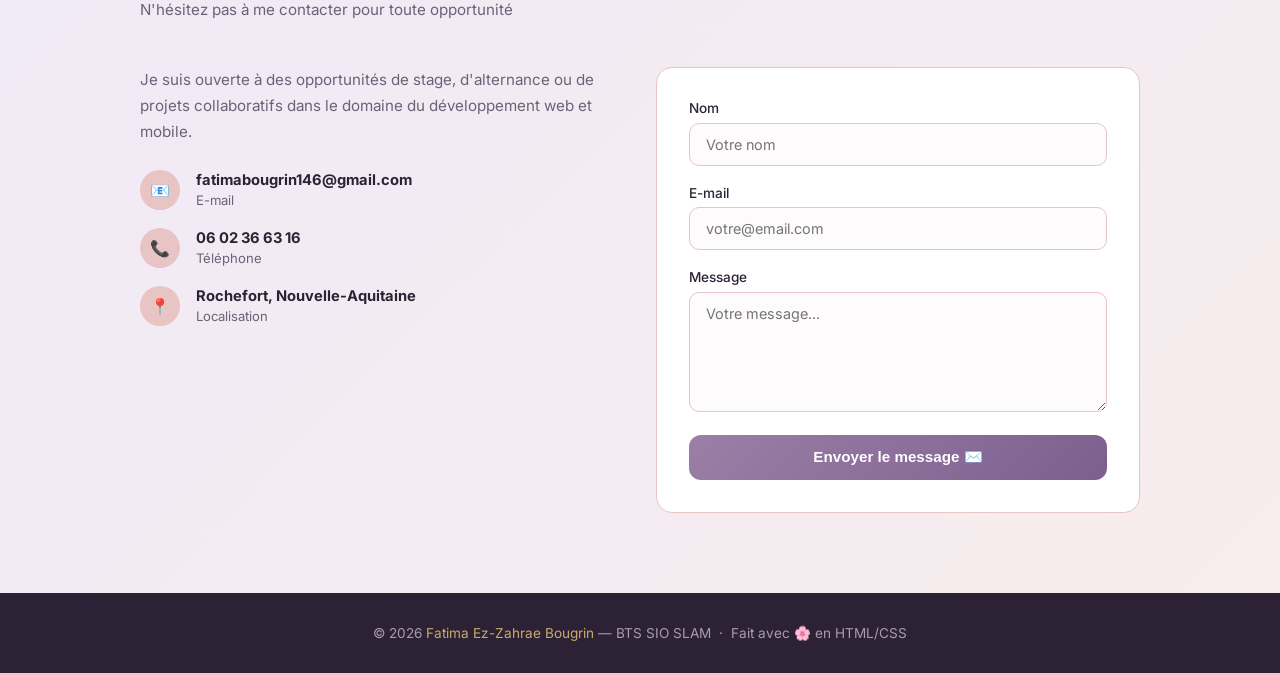
==== commit da41c0dc: "Ajoute les pages de stage et preuves" ====
--- a/index.html
+++ b/index.html
@@ -79,13 +79,7 @@
   🏅 Mention Très Bien
 </p>
           </div>
-          <div class="info-item">
-            <div class="dot"></div>
-            <p>
-              <strong>Introduction à la Cybersécurité</strong> — Cisco<br>
-              <em>2025</em>
-            </p>
-          </div>
+          
         </div>
 
         <div class="info-card">
@@ -173,7 +167,7 @@
           <h3>Cybersécurité</h3>
           <div class="tag-list">
             <span class="tag">Protection des données</span>
-            <span class="tag">Menaces réseau</span>
+            
             <span class="tag">Cisco</span>
           </div>
         </div>
@@ -202,49 +196,49 @@
 
       <div class="projects-grid">
 
-        <div class="project-card">
-          <div class="project-emoji">🏠</div>
-          <h3>Application — Logements étudiants</h3>
-          <p>Application mobile de recherche et partage de logements étudiants. Gestion complète de la logique applicative frontend et backend.</p>
-          <div class="tech-tags">
-            <span class="tech">React Native</span>
-            <span class="tech">Node.js</span>
-            <span class="tech">SQL</span>
-          </div>
-        </div>
-
-        <div class="project-card">
-          <div class="project-emoji">🌐</div>
-          <h3>Site multilingue — Foix Lingua</h3>
-          <p>Site vitrine multilingue (FR / EN / ES) avec formulaire d'inscription fonctionnel. Disponible sur foix-lingua.com.</p>
-          <div class="tech-tags">
-            <span class="tech">HTML/CSS</span>
-            <span class="tech">JavaScript</span>
-            <span class="tech">Multilingue</span>
-          </div>
-        </div>
-
-        <div class="project-card">
-          <div class="project-emoji">🛠️</div>
-          <h3>Migration PHP → Laravel</h3>
-          <p>Analyse de l'architecture existante, refonte progressive vers Laravel : migrations, models, controllers, routes et documentation technique.</p>
-          <div class="tech-tags">
-            <span class="tech">PHP</span>
-            <span class="tech">Laravel</span>
-            <span class="tech">MVC</span>
-          </div>
-        </div>
-
-        <div class="project-card">
-          <div class="project-emoji">🏢</div>
-          <h3>Site vitrine — Atlantique Hygiène</h3>
-          <p>Conception et déploiement d'un site vitrine responsive pour une entreprise d'Île-de-France. Optimisation de l'affichage mobile.</p>
-          <div class="tech-tags">
-            <span class="tech">HTML</span>
-            <span class="tech">CSS</span>
-            <span class="tech">Responsive</span>
-          </div>
-        </div>
+        <a class="project-card" href="https://appli-e6.vercel.app/" target="_blank" rel="noopener noreferrer">
+          <div class="project-emoji">🏠</div>
+          <h3>Application — Logements étudiants</h3>
+          <p>Application mobile de recherche et partage de logements étudiants. Gestion complète de la logique applicative frontend et backend.</p>
+          <div class="tech-tags">
+            <span class="tech">React Native</span>
+            <span class="tech">Node.js</span>
+            <span class="tech">SQL</span>
+          </div>
+        </a>
+
+        <a class="project-card" href="https://foix-lingua.com/" target="_blank" rel="noopener noreferrer">
+          <div class="project-emoji">🌐</div>
+          <h3>Site multilingue — Foix Lingua</h3>
+          <p>Site vitrine multilingue (FR / EN / ES) avec formulaire d'inscription fonctionnel. Disponible sur foix-lingua.com.</p>
+          <div class="tech-tags">
+            <span class="tech">HTML/CSS</span>
+            <span class="tech">JavaScript</span>
+            <span class="tech">Multilingue</span>
+          </div>
+        </a>
+
+        <a class="project-card" href="https://github.com/ornech/gestage2" target="_blank" rel="noopener noreferrer">
+          <div class="project-emoji">🛠️</div>
+          <h3>GESTAGE — Application Laravel</h3>
+          <p>Reconstruction et amélioration d'une application de gestion des stages : authentification, sécurité, API Sirene, module entreprises et formulaire de stage dynamique.</p>
+          <div class="tech-tags">
+            <span class="tech">PHP</span>
+            <span class="tech">Laravel</span>
+            <span class="tech">API Sirene</span>
+          </div>
+        </a>
+
+        <a class="project-card" href="https://fatima774.github.io/atlantique-hygi-ne/" target="_blank" rel="noopener noreferrer">
+          <div class="project-emoji">🏢</div>
+          <h3>Site vitrine — Atlantique Hygiène</h3>
+          <p>Conception et déploiement d'un site vitrine responsive pour une entreprise d'Île-de-France. Optimisation de l'affichage mobile.</p>
+          <div class="tech-tags">
+            <span class="tech">HTML</span>
+            <span class="tech">CSS</span>
+            <span class="tech">Responsive</span>
+          </div>
+        </a>
 
       </div>
     </div>
@@ -261,33 +255,35 @@
 
       <div class="timeline">
 
-        <div class="timeline-item">
-          <div class="timeline-date">2ème année — NT Formation, Nouvelle-Aquitaine</div>
-          <div class="timeline-card">
-            <h3>Développeuse Web — Migration Laravel</h3>
-            <div class="company">NT Formation</div>
-            <ul>
-              <li>Analyse de l'architecture existante de l'application PHP</li>
-              <li>Refonte et migration progressive vers Laravel</li>
-              <li>Mise en place des migrations, models, controllers et routes</li>
-              <li>Tests fonctionnels et vérification de la cohérence des données</li>
-              <li>Documentation technique complète de la migration</li>
-            </ul>
-          </div>
-        </div>
-
-        <div class="timeline-item">
-          <div class="timeline-date">1ère année — Mai → Juin 2025 — Île-de-France</div>
-          <div class="timeline-card">
-            <h3>Développeuse Web — Site vitrine</h3>
-            <div class="company">Atlantique Hygiène</div>
-            <ul>
-              <li>Conception et déploiement d'un site vitrine responsive</li>
-              <li>Analyse des besoins de l'entreprise</li>
-              <li>Optimisation de l'affichage mobile</li>
-            </ul>
-          </div>
-        </div>
+        <div class="timeline-item">
+          <div class="timeline-date">2ème année — 24 février → 4 avril 2026 — NT Formation</div>
+          <div class="timeline-card">
+            <h3>Développeuse Web — GESTAGE Laravel</h3>
+            <div class="company">NT Formation</div>
+            <ul>
+              <li>Reconception de l'application GESTAGE avec Laravel</li>
+              <li>Corrections de bugs critiques et sécurisation de l'authentification</li>
+              <li>Intégration de l'API Sirene pour la recherche d'entreprises par SIRET</li>
+              <li>Développement du module Entreprises et amélioration du formulaire de stage</li>
+              <li>Workflow Git avec branches, issues, commits et pull requests</li>
+            </ul>
+            <a class="stage-detail-link" href="stage-nt-formation.html">cliquer pour savoir plus de détails</a>
+          </div>
+        </div>
+
+        <div class="timeline-item">
+          <div class="timeline-date">1ère année — Mai → Juin 2025 — Île-de-France</div>
+          <div class="timeline-card">
+            <h3>Développeuse Web — Site vitrine</h3>
+            <div class="company">Atlantique Hygiène</div>
+            <ul>
+              <li>Conception et déploiement d'un site vitrine responsive</li>
+              <li>Analyse des besoins de l'entreprise</li>
+              <li>Optimisation de l'affichage mobile</li>
+            </ul>
+            <a class="stage-detail-link" href="stage-atlantique-hygiene.html">cliquer pour savoir plus de détails</a>
+          </div>
+        </div>
 
       </div>
     </div>
@@ -300,7 +296,7 @@
     <div class="container">
       <h2 class="section-title">Mes <span>distinctions</span></h2>
       <div class="divider"></div>
-      <p class="section-sub">Prix et récompenses obtenus</p>
+      <p class="section-sub">Prix, récompenses et certificats obtenus</p>
 
       <div class="awards-grid">
 
@@ -322,13 +318,25 @@
           <p>AL MASSAR, Maroc<br>Méthode japonaise de calcul — 2016 → 2018</p>
         </div>
 
-        <div class="award-card">
-          <div class="trophy">🎓</div>
-          <h3>Bac Mention Très Bien</h3>
-          <p>Spécialité Sciences Physiques<br>Institut Jawad, Maroc — 2024</p>
-        </div>
-
-      </div>
+        <a class="award-card" href="diplome-bac.pdf" target="_blank" rel="noopener noreferrer">
+          <div class="trophy">🎓</div>
+          <h3>Bac Mention Très Bien</h3>
+          <p>Spécialité Sciences Physiques<br>Institut Jawad, Maroc — 2024<br><strong>Cliquez pour voir le certificat</strong></p>
+        </a>
+
+        <a class="award-card" href="certificat-html5-css3.pdf" target="_blank" rel="noopener noreferrer">
+          <div class="trophy">💻</div>
+          <h3>Certificat HTML5 &amp; CSS3</h3>
+          <p>Créez votre site web avec HTML5 et CSS3<br>Certificat de réussite<br><strong>Cliquez pour voir le certificat</strong></p>
+        </a>
+
+        <a class="award-card" href="introduction_to_cybersecurity_badge20241126-27-q7idws.pdf" target="_blank" rel="noopener noreferrer">
+          <div class="trophy">🔐</div>
+          <h3>Certificat Cybersécurité</h3>
+          <p>Introduction to Cybersecurity<br>Badge Cisco<br><strong>Cliquez pour voir le certificat</strong></p>
+        </a>
+
+      </div>
     </div>
   </section>
 
@@ -396,4 +404,4 @@
   </footer>
 
 </body>
-</html>+</html>
--- a/style.css
+++ b/style.css
@@ -182,11 +182,16 @@
   grid-template-columns: repeat(auto-fit, minmax(280px, 1fr));
   gap: 1.5rem;
 }
-.project-card {
-  background: var(--card-bg); border-radius: 16px; padding: 1.8rem;
-  border: 1px solid var(--rose); position: relative; overflow: hidden;
-  transition: transform .2s, box-shadow .2s;
-}
+.project-card {
+  display: block; color: inherit; text-decoration: none;
+  background: var(--card-bg); border-radius: 16px; padding: 1.8rem;
+  border: 1px solid var(--rose); position: relative; overflow: hidden;
+  transition: transform .2s, box-shadow .2s;
+}
+.project-card:focus-visible {
+  outline: 3px solid var(--gold);
+  outline-offset: 4px;
+}
 .project-card:hover {
   transform: translateY(-4px);
   box-shadow: 0 8px 25px rgba(155,127,166,0.15);
@@ -195,9 +200,13 @@
   content: ''; position: absolute; top: 0; left: 0; right: 0; height: 4px;
   background: linear-gradient(90deg, var(--mauve), var(--gold));
 }
-.project-emoji { font-size: 2rem; margin-bottom: 0.8rem; }
-.project-card h3 { font-size: 1rem; font-weight: 600; color: var(--dark); margin-bottom: 0.5rem; }
-.project-card p { font-size: 0.88rem; color: var(--grey); line-height: 1.6; margin-bottom: 1rem; }
+.project-emoji { font-size: 2rem; margin-bottom: 0.8rem; }
+.project-card h3 { font-size: 1rem; font-weight: 600; color: var(--dark); margin-bottom: 0.5rem; }
+a.project-card h3 {
+  color: #0000ee;
+  text-decoration: underline;
+}
+.project-card p { font-size: 0.88rem; color: var(--grey); line-height: 1.6; margin-bottom: 1rem; }
 
 .tech-tags { display: flex; flex-wrap: wrap; gap: 0.4rem; }
 .tech {
@@ -225,14 +234,258 @@
   font-size: 0.8rem; color: var(--gold); font-weight: 600;
   text-transform: uppercase; letter-spacing: 0.05em; margin-bottom: 0.3rem;
 }
-.timeline-card {
-  background: var(--card-bg); border: 1px solid var(--rose);
-  border-radius: 12px; padding: 1.5rem;
-}
-.timeline-card h3 { font-size: 1rem; font-weight: 600; color: var(--dark); margin-bottom: 0.3rem; }
-.timeline-card .company { font-size: 0.88rem; color: var(--mauve); font-weight: 500; margin-bottom: 0.8rem; }
-.timeline-card ul { padding-left: 1.2rem; }
-.timeline-card li { font-size: 0.88rem; color: var(--grey); margin-bottom: 0.3rem; line-height: 1.5; }
+.timeline-card {
+  background: var(--card-bg); border: 1px solid var(--rose);
+  border-radius: 12px; padding: 1.5rem;
+}
+.timeline-card h3 { font-size: 1rem; font-weight: 600; color: var(--dark); margin-bottom: 0.3rem; }
+.timeline-card .company { font-size: 0.88rem; color: var(--mauve); font-weight: 500; margin-bottom: 0.8rem; }
+.timeline-card ul { padding-left: 1.2rem; }
+.timeline-card li { font-size: 0.88rem; color: var(--grey); margin-bottom: 0.3rem; line-height: 1.5; }
+.stage-detail-link {
+  display: inline-block;
+  margin-top: 0.8rem;
+  color: #000;
+  text-decoration: underline;
+  font-size: 0.88rem;
+  font-weight: 500;
+}
+
+/* ===========================
+   PAGES DE STAGE
+=========================== */
+.stage-hero {
+  min-height: 70vh;
+  background: linear-gradient(135deg, #f7eded 0%, #ede5f4 50%, #fdf6ee 100%);
+  display: flex; align-items: center;
+  padding: 8rem 2rem 5rem;
+}
+.stage-hero-content {
+  display: grid;
+  grid-template-columns: minmax(0, 1fr) 280px;
+  gap: 3rem;
+  align-items: center;
+}
+.stage-hero h1 {
+  font-family: 'Playfair Display', serif;
+  font-size: 2.6rem; color: var(--dark); line-height: 1.2;
+  max-width: 760px; margin-top: 1rem;
+}
+.stage-hero h1 span { color: var(--mauve); display: block; }
+.stage-hero .tagline {
+  color: var(--grey); font-size: 1.05rem; line-height: 1.7;
+  max-width: 720px; margin-top: 1rem;
+}
+.back-link {
+  display: inline-block; color: var(--mauve); text-decoration: none;
+  font-weight: 600; margin-bottom: 1.2rem;
+}
+.back-link:hover { color: #7d5f8f; }
+.company-logo-showcase {
+  position: relative;
+  justify-self: end;
+  width: min(280px, 100%);
+  padding: 1rem;
+  border: 1px solid rgba(46, 146, 84, 0.24);
+  border-radius: 28px;
+  background:
+    linear-gradient(135deg, rgba(255,255,255,0.95), rgba(246,252,249,0.86)),
+    radial-gradient(circle at 40% 35%, rgba(131,210,238,0.26), transparent 58%);
+  box-shadow: 0 18px 45px rgba(0, 99, 163, 0.16);
+}
+.company-logo-showcase::before {
+  content: '';
+  position: absolute;
+  inset: 12px;
+  border-radius: 22px;
+  border: 1px solid rgba(0, 99, 163, 0.12);
+  pointer-events: none;
+}
+.company-logo-showcase img {
+  position: relative;
+  display: block;
+  width: 100%;
+  border-radius: 22px;
+}
+.detail-grid {
+  display: grid; grid-template-columns: repeat(auto-fit, minmax(260px, 1fr));
+  gap: 1.5rem;
+}
+.detail-grid .info-card p {
+  color: var(--grey); font-size: 0.92rem; line-height: 1.7;
+}
+.stage-work-list {
+  display: grid; grid-template-columns: repeat(auto-fit, minmax(240px, 1fr));
+  gap: 1.2rem;
+}
+.stage-work-item {
+  background: #fff; border: 1px solid var(--rose); border-radius: 14px;
+  padding: 1.4rem; box-shadow: 0 2px 12px rgba(155,127,166,0.08);
+}
+.stage-work-item h3 {
+  color: var(--dark); font-size: 1rem; margin-bottom: 0.6rem;
+}
+.stage-work-item p {
+  color: var(--grey); font-size: 0.88rem; line-height: 1.6;
+}
+.stage-mini-list {
+  padding-left: 1.1rem; margin: 0.8rem 0 1rem;
+}
+.stage-mini-list li {
+  color: var(--grey); font-size: 0.85rem; line-height: 1.5;
+  margin-bottom: 0.25rem;
+}
+.photo-gallery-trigger {
+  display: inline-flex;
+  align-items: center;
+  justify-content: center;
+  margin: 0 0 0.9rem;
+  padding: 0.62rem 1rem;
+  border: 0;
+  border-radius: 999px;
+  background: linear-gradient(135deg, #0063a3, #2e9254);
+  color: #fff;
+  font-family: 'Inter', sans-serif;
+  font-size: 0.84rem;
+  font-weight: 700;
+  cursor: pointer;
+  box-shadow: 0 8px 20px rgba(0, 99, 163, 0.18);
+  transition: transform .2s, box-shadow .2s;
+}
+.photo-gallery-trigger:hover {
+  transform: translateY(-2px);
+  box-shadow: 0 12px 26px rgba(0, 99, 163, 0.24);
+}
+.photo-gallery-trigger:focus-visible {
+  outline: 3px solid var(--gold);
+  outline-offset: 3px;
+}
+.proof-trigger {
+  margin-top: 0.9rem;
+  margin-right: 0.35rem;
+  background: linear-gradient(135deg, var(--mauve), #0063a3);
+}
+.site-proof-link {
+  text-decoration: none;
+}
+.competence-badge {
+  display: inline-block; margin: 0.25rem 0.25rem 0 0;
+  padding: 0.28rem 0.7rem; border-radius: 12px;
+  background: #f4e8d4; color: #7a5c2e;
+  font-size: 0.74rem; font-weight: 600;
+}
+.screenshots-grid {
+  display: grid; grid-template-columns: repeat(auto-fit, minmax(240px, 1fr));
+  gap: 1.2rem;
+}
+.screenshot-placeholder {
+  min-height: 210px; border: 2px dashed var(--mauve-light);
+  border-radius: 14px; background: var(--card-bg);
+  display: flex; flex-direction: column; align-items: center; justify-content: center;
+  text-align: center; padding: 1.5rem;
+}
+.screenshot-placeholder span {
+  color: var(--mauve); font-weight: 700; margin-bottom: 0.5rem;
+}
+.screenshot-placeholder p {
+  color: var(--grey); font-size: 0.88rem; line-height: 1.5;
+}
+.links-panel {
+  display: flex; flex-wrap: wrap; gap: 1rem;
+}
+.disabled-link {
+  opacity: 0.65; cursor: default; pointer-events: none;
+}
+.photo-modal {
+  width: min(980px, calc(100vw - 2rem));
+  max-height: min(86vh, 820px);
+  margin: auto;
+  padding: 1.3rem;
+  border: 1px solid rgba(155,127,166,0.32);
+  border-radius: 18px;
+  background: #fff;
+  color: var(--dark);
+  box-shadow: 0 28px 70px rgba(45, 34, 53, 0.28);
+}
+.photo-modal::backdrop {
+  background: rgba(45, 34, 53, 0.52);
+  backdrop-filter: blur(4px);
+}
+.photo-modal-header {
+  display: flex;
+  align-items: flex-start;
+  justify-content: space-between;
+  gap: 1rem;
+  margin-bottom: 1.2rem;
+}
+.photo-modal-header h2 {
+  font-family: 'Playfair Display', serif;
+  font-size: 1.45rem;
+  color: var(--dark);
+  margin-bottom: 0.35rem;
+}
+.photo-modal-header p {
+  color: var(--grey);
+  font-size: 0.9rem;
+  line-height: 1.5;
+}
+.modal-close {
+  width: 42px;
+  height: 42px;
+  border: 0;
+  border-radius: 50%;
+  background: var(--rose-pale);
+  color: var(--dark);
+  font-size: 1.7rem;
+  line-height: 1;
+  cursor: pointer;
+  transition: background .2s, transform .2s;
+}
+.modal-close:hover {
+  background: var(--rose);
+  transform: rotate(4deg);
+}
+.photo-gallery-grid {
+  display: grid;
+  grid-template-columns: repeat(auto-fit, minmax(210px, 1fr));
+  gap: 1rem;
+}
+.photo-gallery-grid figure {
+  overflow: hidden;
+  border: 1px solid var(--rose);
+  border-radius: 14px;
+  background: var(--card-bg);
+}
+.photo-gallery-grid img {
+  display: block;
+  width: 100%;
+  aspect-ratio: 4 / 3;
+  object-fit: cover;
+}
+.photo-gallery-grid figcaption {
+  padding: 0.75rem 0.85rem;
+  color: var(--grey);
+  font-size: 0.82rem;
+  font-weight: 600;
+}
+.proof-modal {
+  width: min(1060px, calc(100vw - 2rem));
+}
+.proof-gallery-grid {
+  grid-template-columns: repeat(auto-fit, minmax(260px, 1fr));
+}
+.proof-gallery-grid img {
+  aspect-ratio: 16 / 10;
+  object-fit: contain;
+  background: #f6f7f7;
+}
+.proof-gallery-grid.single-proof {
+  grid-template-columns: minmax(0, 1fr);
+}
+.proof-gallery-grid.single-proof figure {
+  max-width: 820px;
+  margin: 0 auto;
+}
 
 /* ===========================
    DISTINCTIONS
@@ -242,12 +495,17 @@
   grid-template-columns: repeat(auto-fit, minmax(220px, 1fr));
   gap: 1.2rem;
 }
-.award-card {
-  background: linear-gradient(135deg, #fff9f9, #f5f0fa);
-  border: 1px solid var(--mauve-light); border-radius: 14px; padding: 1.4rem;
-  text-align: center; transition: transform .2s;
-}
-.award-card:hover { transform: translateY(-3px); }
+.award-card {
+  background: linear-gradient(135deg, #fff9f9, #f5f0fa);
+  border: 1px solid var(--mauve-light); border-radius: 14px; padding: 1.4rem;
+  text-align: center; transition: transform .2s;
+  color: inherit; text-decoration: none;
+}
+.award-card:hover { transform: translateY(-3px); }
+.award-card:focus-visible {
+  outline: 3px solid var(--gold);
+  outline-offset: 4px;
+}
 .award-card .trophy { font-size: 2rem; margin-bottom: 0.5rem; }
 .award-card h3 { font-size: 0.92rem; font-weight: 600; color: var(--dark); margin-bottom: 0.3rem; }
 .award-card p { font-size: 0.82rem; color: var(--grey); }
@@ -310,11 +568,20 @@
    RESPONSIVE
 =========================== */
 @media (max-width: 680px) {
-  nav { padding: 1rem 1.2rem; }
-  .nav-links { display: none; }
-  .hero h1 { font-size: 2rem; }
-  .about-grid,
-  .contact-grid { grid-template-columns: 1fr; }
+  nav { padding: 1rem 1.2rem; }
+  .nav-links { display: none; }
+  .hero h1 { font-size: 2rem; }
+  .stage-hero { min-height: auto; padding-top: 7rem; }
+  .stage-hero-content { grid-template-columns: 1fr; gap: 2rem; }
+  .stage-hero h1 { font-size: 2rem; }
+  .company-logo-showcase { justify-self: start; max-width: 220px; }
+  .links-panel .btn { width: 100%; text-align: center; }
+  .photo-modal { padding: 1rem; }
+  .photo-modal-header { align-items: center; }
+  .photo-modal-header h2 { font-size: 1.2rem; }
+  .photo-gallery-grid { grid-template-columns: 1fr; }
+  .about-grid,
+  .contact-grid { grid-template-columns: 1fr; }
   .timeline { padding-left: 1.5rem; }
   .timeline-item::before { left: -1.95rem; }
-}+}
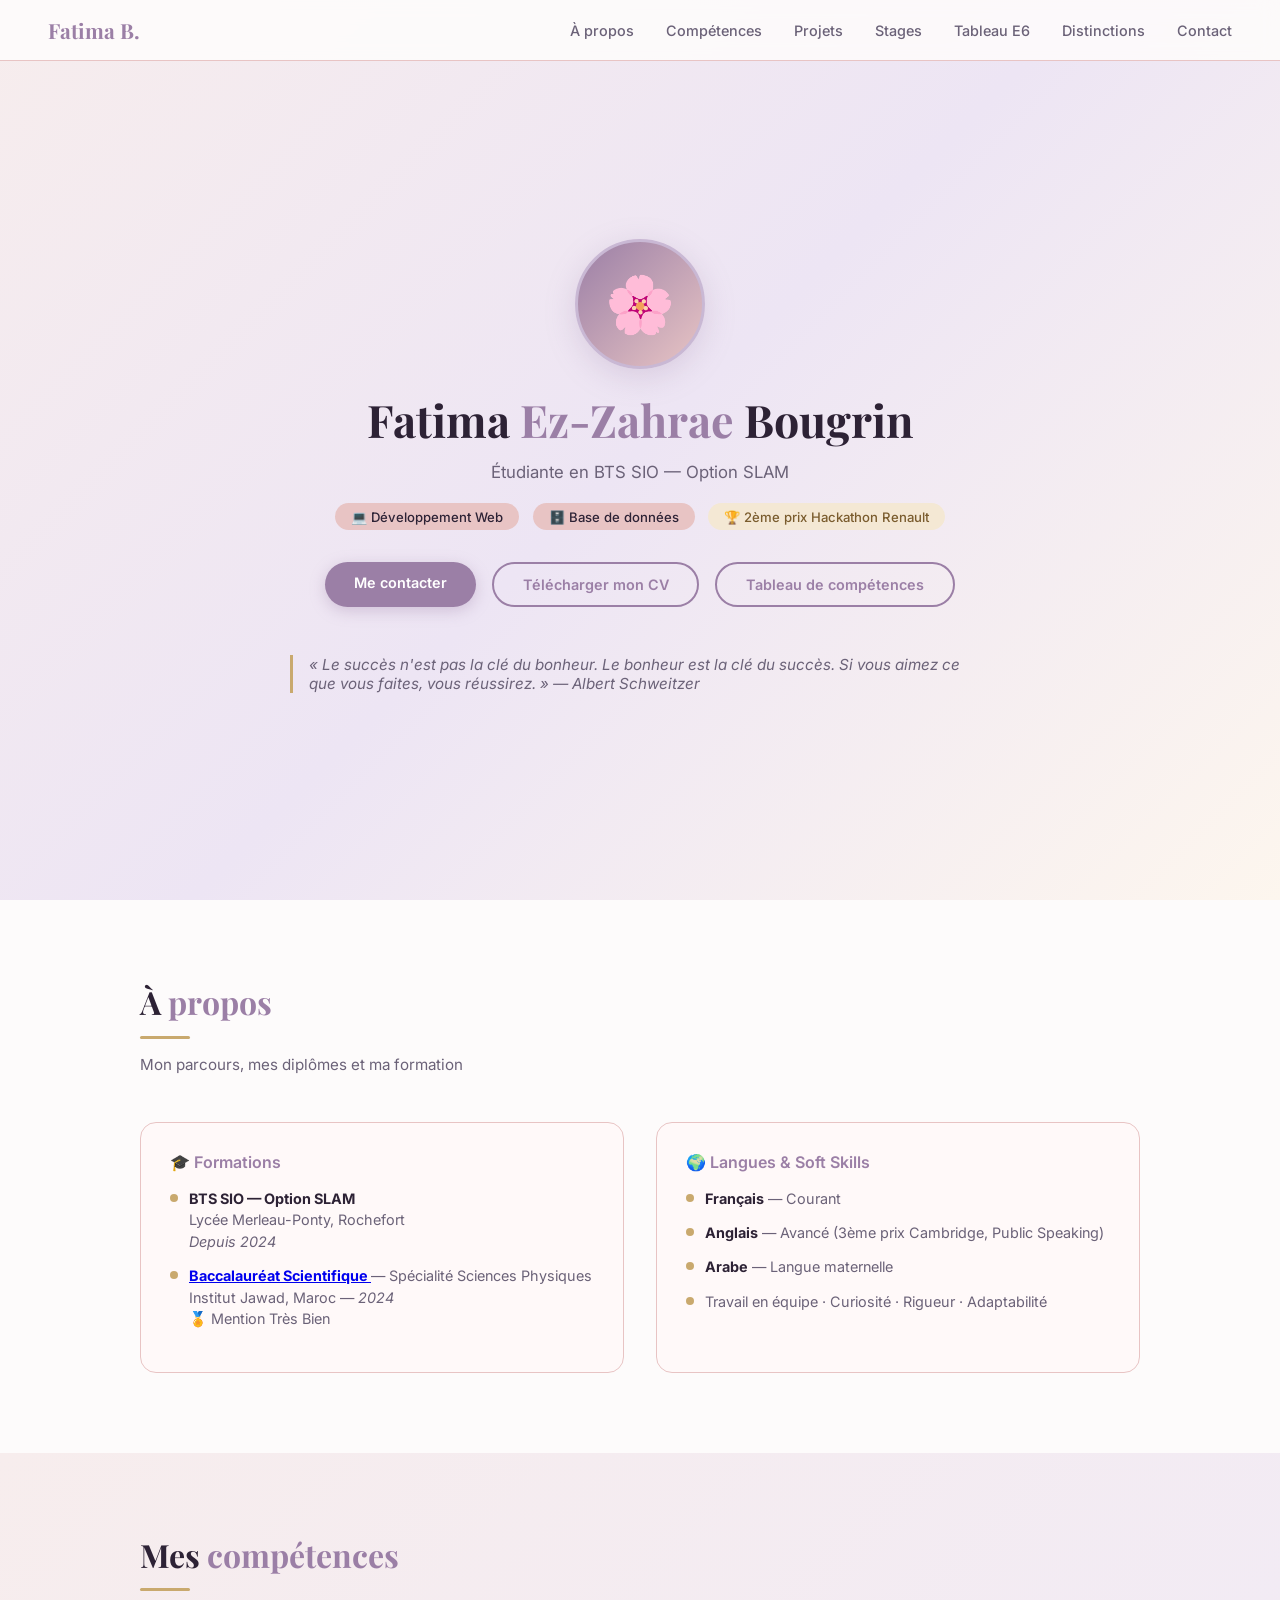
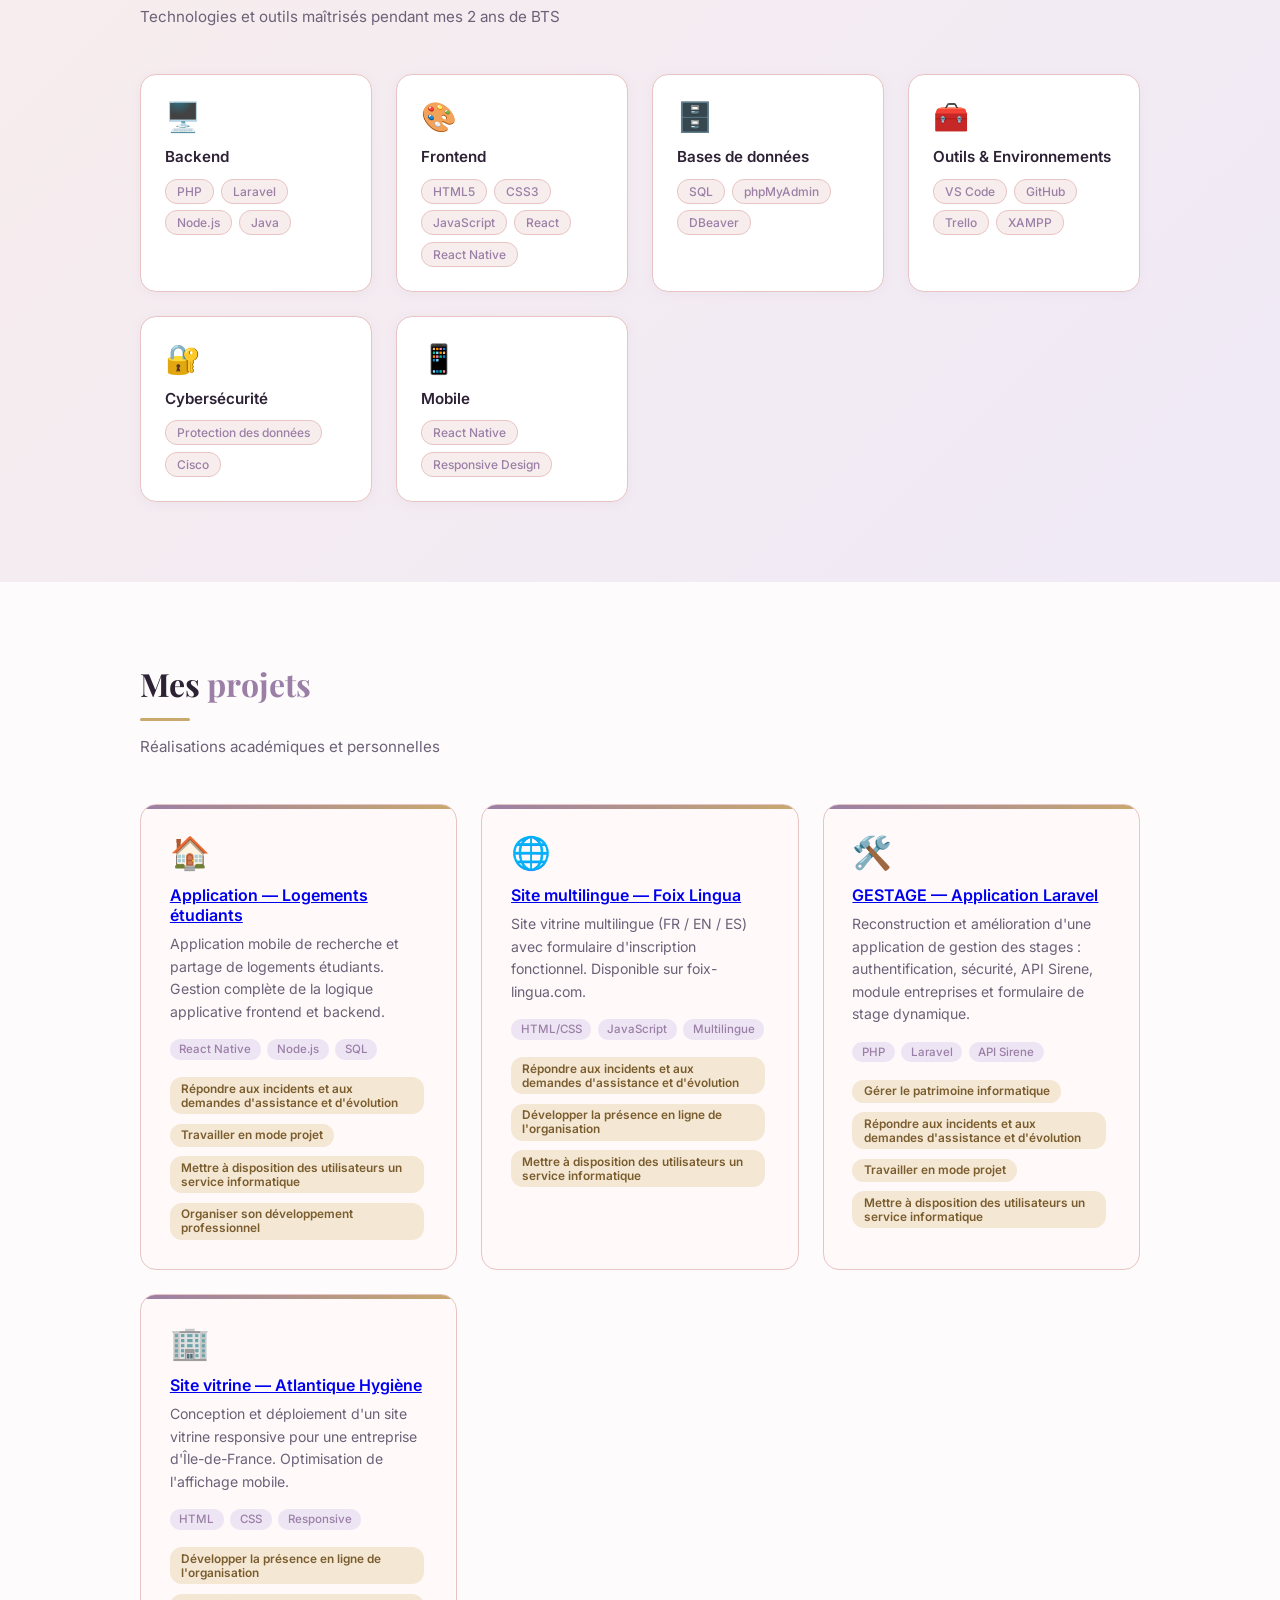
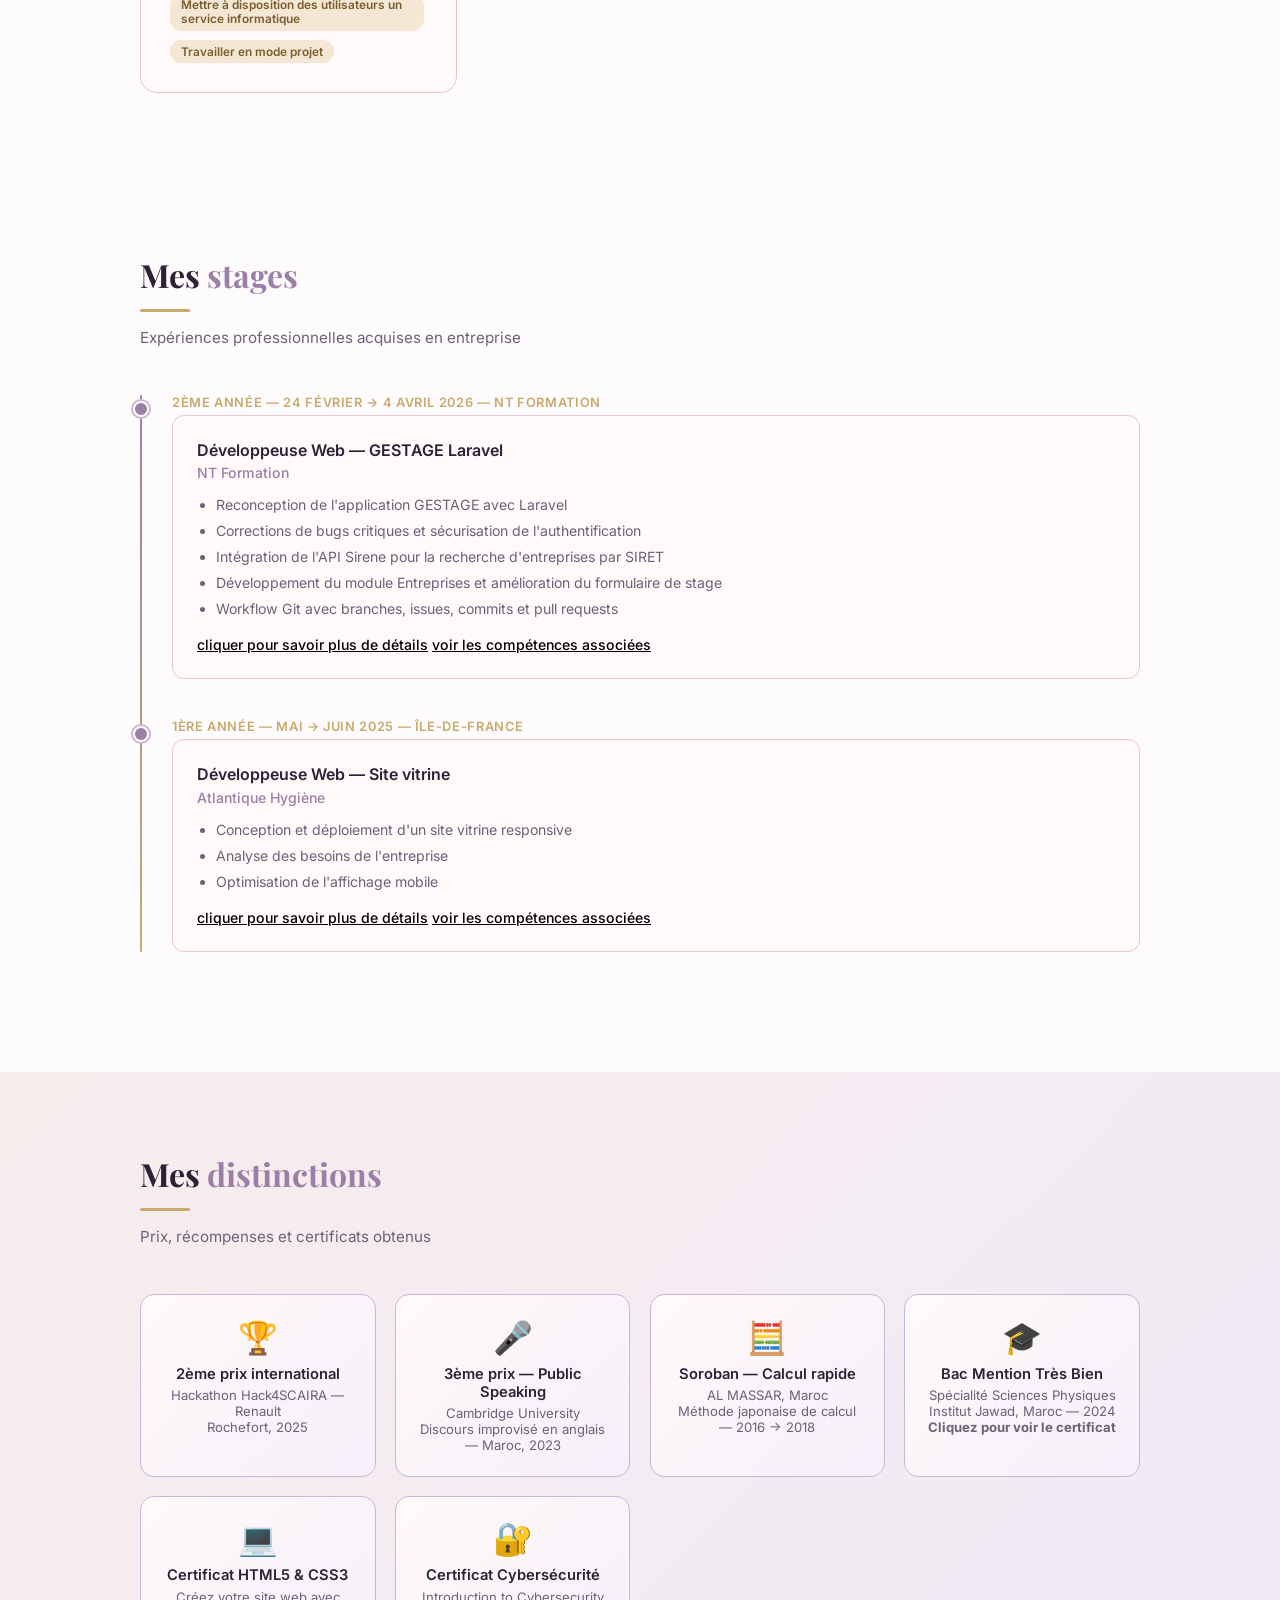
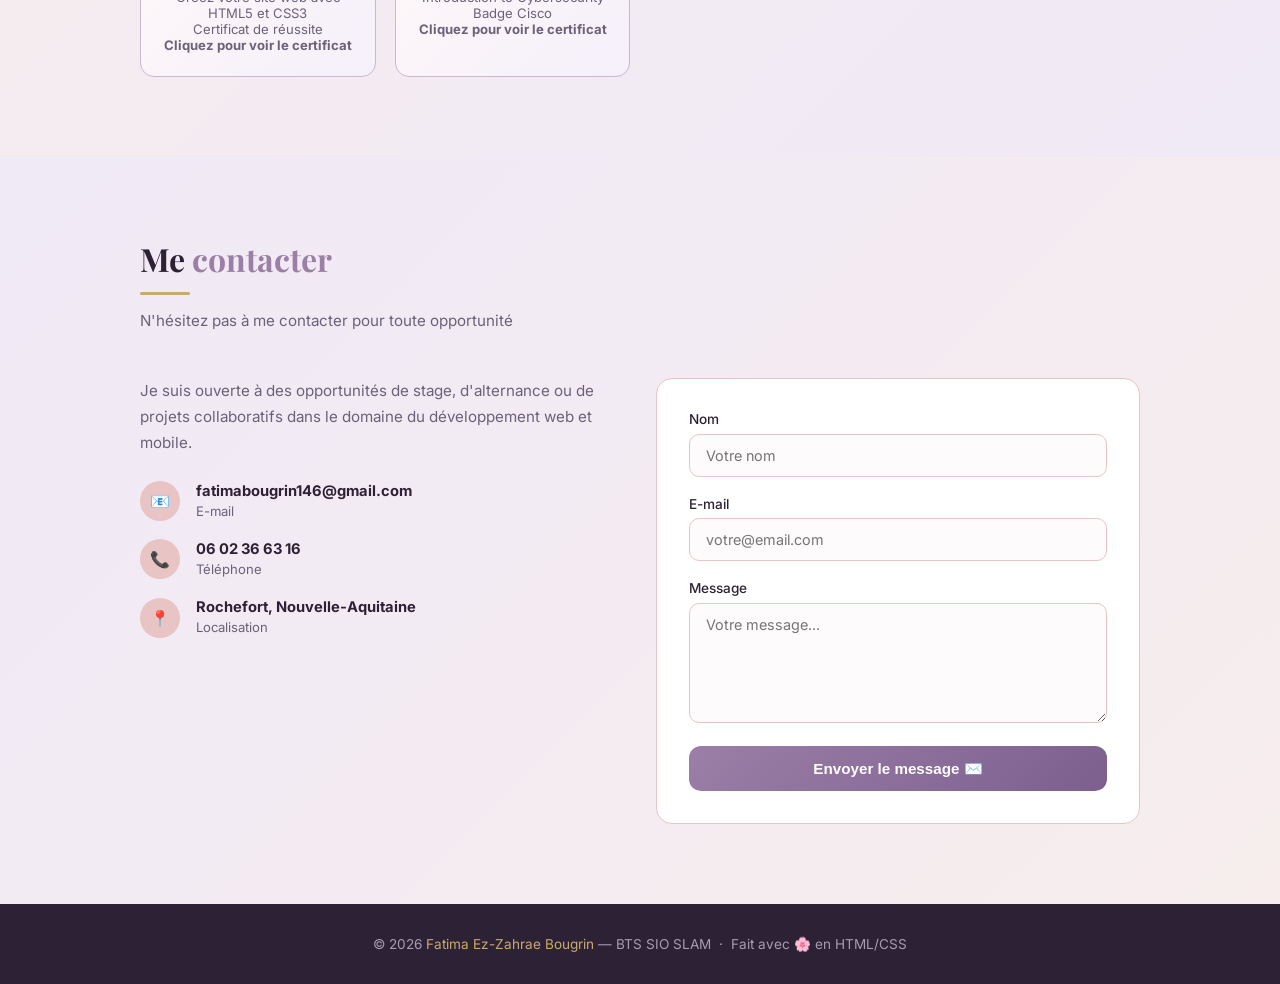
==== commit b3844c63: "Ajoute le tableau de competences E6" ====
--- a/index.html
+++ b/index.html
@@ -15,11 +15,12 @@
     <div class="nav-logo">Fatima B.</div>
     <ul class="nav-links">
       <li><a href="#about">À propos</a></li>
-      <li><a href="#skills">Compétences</a></li>
-      <li><a href="#projects">Projets</a></li>
-      <li><a href="#stages">Stages</a></li>
-      <li><a href="#distinctions">Distinctions</a></li>
-      <li><a href="#contact">Contact</a></li>
+      <li><a href="#skills">Compétences</a></li>
+      <li><a href="#projects">Projets</a></li>
+      <li><a href="#stages">Stages</a></li>
+      <li><a href="tableau-competences.html">Tableau E6</a></li>
+      <li><a href="#distinctions">Distinctions</a></li>
+      <li><a href="#contact">Contact</a></li>
     </ul>
   </nav>
 
@@ -35,9 +36,10 @@
       <span class="badge">🗄️ Base de données</span>
       <span class="badge gold">🏆 2ème prix Hackathon Renault</span>
       <div class="hero-btns">
-        <a href="#contact" class="btn btn-primary">Me contacter</a>
-        <a href="cv_alternance.pdf" class="btn btn-outline" target="_blank">Télécharger mon CV</a>
-      </div>
+        <a href="#contact" class="btn btn-primary">Me contacter</a>
+        <a href="cv_alternance.pdf" class="btn btn-outline" target="_blank">Télécharger mon CV</a>
+        <a href="tableau-competences.html" class="btn btn-outline">Tableau de compétences</a>
+      </div>
       <blockquote class="quote">
         « Le succès n'est pas la clé du bonheur. Le bonheur est la clé du succès.
         Si vous aimez ce que vous faites, vous réussirez. » — Albert Schweitzer
@@ -205,6 +207,12 @@
             <span class="tech">Node.js</span>
             <span class="tech">SQL</span>
           </div>
+          <div class="competency-tags">
+            <span class="competence-badge">Répondre aux incidents et aux demandes d'assistance et d'évolution</span>
+            <span class="competence-badge">Travailler en mode projet</span>
+            <span class="competence-badge">Mettre à disposition des utilisateurs un service informatique</span>
+            <span class="competence-badge">Organiser son développement professionnel</span>
+          </div>
         </a>
 
         <a class="project-card" href="https://foix-lingua.com/" target="_blank" rel="noopener noreferrer">
@@ -216,6 +224,11 @@
             <span class="tech">JavaScript</span>
             <span class="tech">Multilingue</span>
           </div>
+          <div class="competency-tags">
+            <span class="competence-badge">Répondre aux incidents et aux demandes d'assistance et d'évolution</span>
+            <span class="competence-badge">Développer la présence en ligne de l'organisation</span>
+            <span class="competence-badge">Mettre à disposition des utilisateurs un service informatique</span>
+          </div>
         </a>
 
         <a class="project-card" href="https://github.com/ornech/gestage2" target="_blank" rel="noopener noreferrer">
@@ -227,6 +240,12 @@
             <span class="tech">Laravel</span>
             <span class="tech">API Sirene</span>
           </div>
+          <div class="competency-tags">
+            <span class="competence-badge">Gérer le patrimoine informatique</span>
+            <span class="competence-badge">Répondre aux incidents et aux demandes d'assistance et d'évolution</span>
+            <span class="competence-badge">Travailler en mode projet</span>
+            <span class="competence-badge">Mettre à disposition des utilisateurs un service informatique</span>
+          </div>
         </a>
 
         <a class="project-card" href="https://fatima774.github.io/atlantique-hygi-ne/" target="_blank" rel="noopener noreferrer">
@@ -237,6 +256,11 @@
             <span class="tech">HTML</span>
             <span class="tech">CSS</span>
             <span class="tech">Responsive</span>
+          </div>
+          <div class="competency-tags">
+            <span class="competence-badge">Développer la présence en ligne de l'organisation</span>
+            <span class="competence-badge">Mettre à disposition des utilisateurs un service informatique</span>
+            <span class="competence-badge">Travailler en mode projet</span>
           </div>
         </a>
 
@@ -268,6 +292,7 @@
               <li>Workflow Git avec branches, issues, commits et pull requests</li>
             </ul>
             <a class="stage-detail-link" href="stage-nt-formation.html">cliquer pour savoir plus de détails</a>
+            <a class="stage-detail-link" href="tableau-competences.html">voir les compétences associées</a>
           </div>
         </div>
 
@@ -282,6 +307,7 @@
               <li>Optimisation de l'affichage mobile</li>
             </ul>
             <a class="stage-detail-link" href="stage-atlantique-hygiene.html">cliquer pour savoir plus de détails</a>
+            <a class="stage-detail-link" href="tableau-competences.html">voir les compétences associées</a>
           </div>
         </div>
 
--- a/style.css
+++ b/style.css
@@ -209,14 +209,20 @@
 .project-card p { font-size: 0.88rem; color: var(--grey); line-height: 1.6; margin-bottom: 1rem; }
 
 .tech-tags { display: flex; flex-wrap: wrap; gap: 0.4rem; }
-.tech {
-  font-size: 0.72rem; padding: 0.2rem 0.6rem; border-radius: 10px;
-  background: #ede5f4; color: var(--mauve); font-weight: 500;
-}
-
-/* ===========================
-   STAGES — TIMELINE
-=========================== */
+.tech {
+  font-size: 0.72rem; padding: 0.2rem 0.6rem; border-radius: 10px;
+  background: #ede5f4; color: var(--mauve); font-weight: 500;
+}
+.competency-tags {
+  display: flex;
+  flex-wrap: wrap;
+  gap: 0.35rem;
+  margin-top: 0.85rem;
+}
+
+/* ===========================
+   STAGES — TIMELINE
+=========================== */
 .timeline { position: relative; padding-left: 2rem; }
 .timeline::before {
   content: ''; position: absolute; left: 0; top: 0; bottom: 0; width: 2px;
@@ -486,10 +492,126 @@
   max-width: 820px;
   margin: 0 auto;
 }
-
-/* ===========================
-   DISTINCTIONS
-=========================== */
+
+/* ===========================
+   TABLEAU DE COMPÉTENCES
+=========================== */
+.competence-hero {
+  min-height: 62vh;
+}
+.competence-reference-grid {
+  display: grid;
+  grid-template-columns: repeat(auto-fit, minmax(260px, 1fr));
+  gap: 1.2rem;
+}
+.competence-reference-card {
+  background: var(--card-bg);
+  border: 1px solid var(--rose);
+  border-radius: 14px;
+  padding: 1.35rem;
+  box-shadow: 0 2px 12px rgba(155,127,166,0.08);
+}
+.competence-reference-card h3 {
+  color: var(--dark);
+  font-size: 0.98rem;
+  line-height: 1.45;
+  margin-bottom: 0.8rem;
+}
+.competence-reference-card ul {
+  padding-left: 1.1rem;
+}
+.competence-reference-card li {
+  color: var(--grey);
+  font-size: 0.84rem;
+  line-height: 1.5;
+  margin-bottom: 0.3rem;
+}
+.competence-table-wrap {
+  overflow-x: auto;
+  border: 1px solid var(--rose);
+  border-radius: 14px;
+  background: #fff;
+  box-shadow: 0 8px 25px rgba(155,127,166,0.12);
+}
+.competence-table {
+  width: 100%;
+  min-width: 1040px;
+  border-collapse: collapse;
+}
+.competence-table th,
+.competence-table td {
+  border-bottom: 1px solid var(--rose);
+  border-right: 1px solid var(--rose);
+  padding: 0.72rem 0.75rem;
+  text-align: center;
+  vertical-align: middle;
+  color: var(--grey);
+  font-size: 0.8rem;
+  line-height: 1.4;
+}
+.competence-table th:first-child,
+.competence-table td:first-child {
+  text-align: left;
+}
+.competence-table thead th {
+  position: sticky;
+  top: 0;
+  z-index: 1;
+  background: #f4e8d4;
+  color: var(--dark);
+  font-weight: 700;
+}
+.competence-table tbody th {
+  color: var(--dark);
+  font-weight: 600;
+  background: rgba(255,249,249,0.82);
+}
+.competence-table tr:last-child th,
+.competence-table tr:last-child td {
+  border-bottom: 0;
+}
+.competence-table th:last-child,
+.competence-table td:last-child {
+  border-right: 0;
+}
+.competence-table .group-row th {
+  background: linear-gradient(135deg, #ede5f4, #fff9f9);
+  color: var(--mauve);
+  text-align: left;
+  font-size: 0.86rem;
+}
+.checkmark {
+  display: inline-flex;
+  align-items: center;
+  justify-content: center;
+  width: 1.75rem;
+  height: 1.75rem;
+  border-radius: 50%;
+  background: var(--mauve);
+  color: #fff;
+  font-weight: 800;
+  font-size: 0.8rem;
+}
+.pdf-frame {
+  border: 1px solid var(--rose);
+  border-radius: 14px;
+  overflow: hidden;
+  background: #fff;
+  box-shadow: 0 8px 25px rgba(155,127,166,0.12);
+}
+.pdf-frame object {
+  display: block;
+  width: 100%;
+  min-height: 680px;
+}
+.pdf-frame p {
+  padding: 1.2rem;
+  color: var(--grey);
+}
+
+/* ===========================
+   DISTINCTIONS
+=========================== */
 .awards-grid {
   display: grid;
   grid-template-columns: repeat(auto-fit, minmax(220px, 1fr));
@@ -580,6 +702,8 @@
   .photo-modal-header { align-items: center; }
   .photo-modal-header h2 { font-size: 1.2rem; }
   .photo-gallery-grid { grid-template-columns: 1fr; }
+  .competence-table-wrap { border-radius: 10px; }
+  .pdf-frame object { min-height: 520px; }
   .about-grid,
   .contact-grid { grid-template-columns: 1fr; }
   .timeline { padding-left: 1.5rem; }
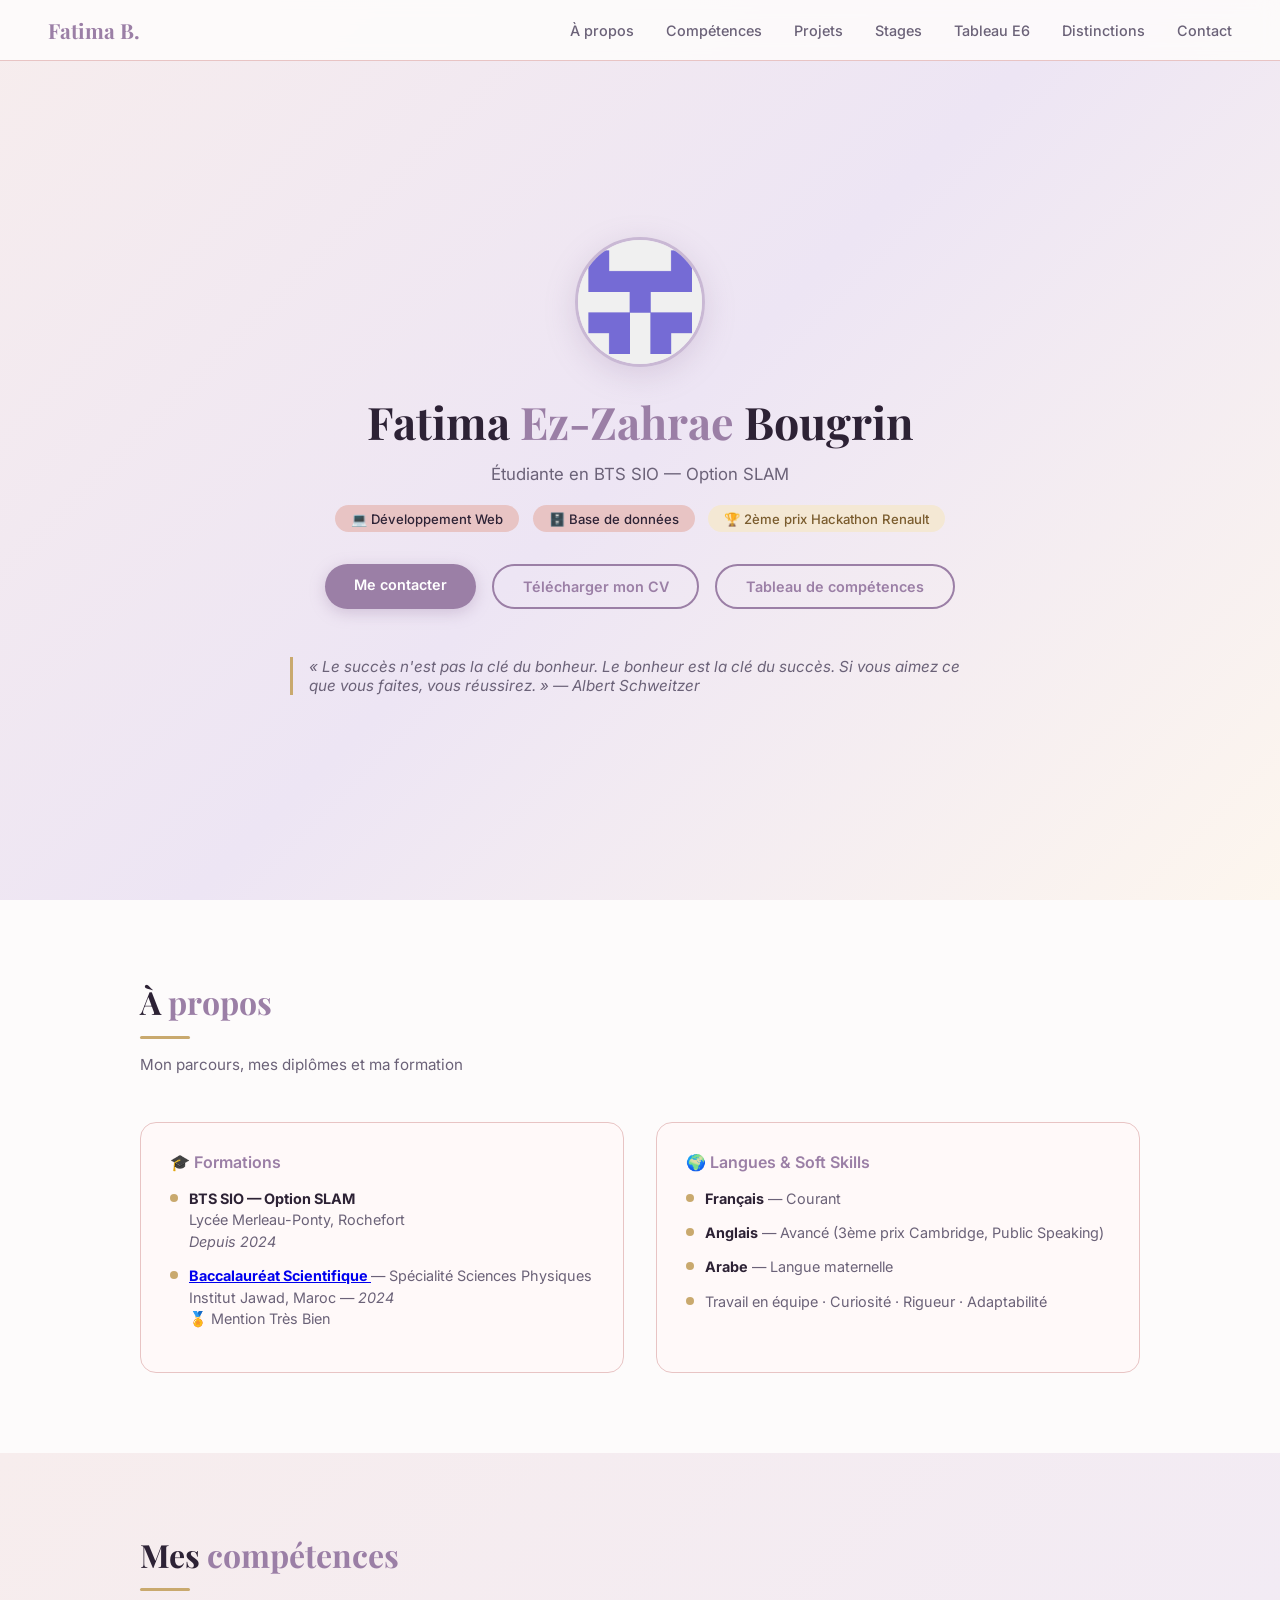
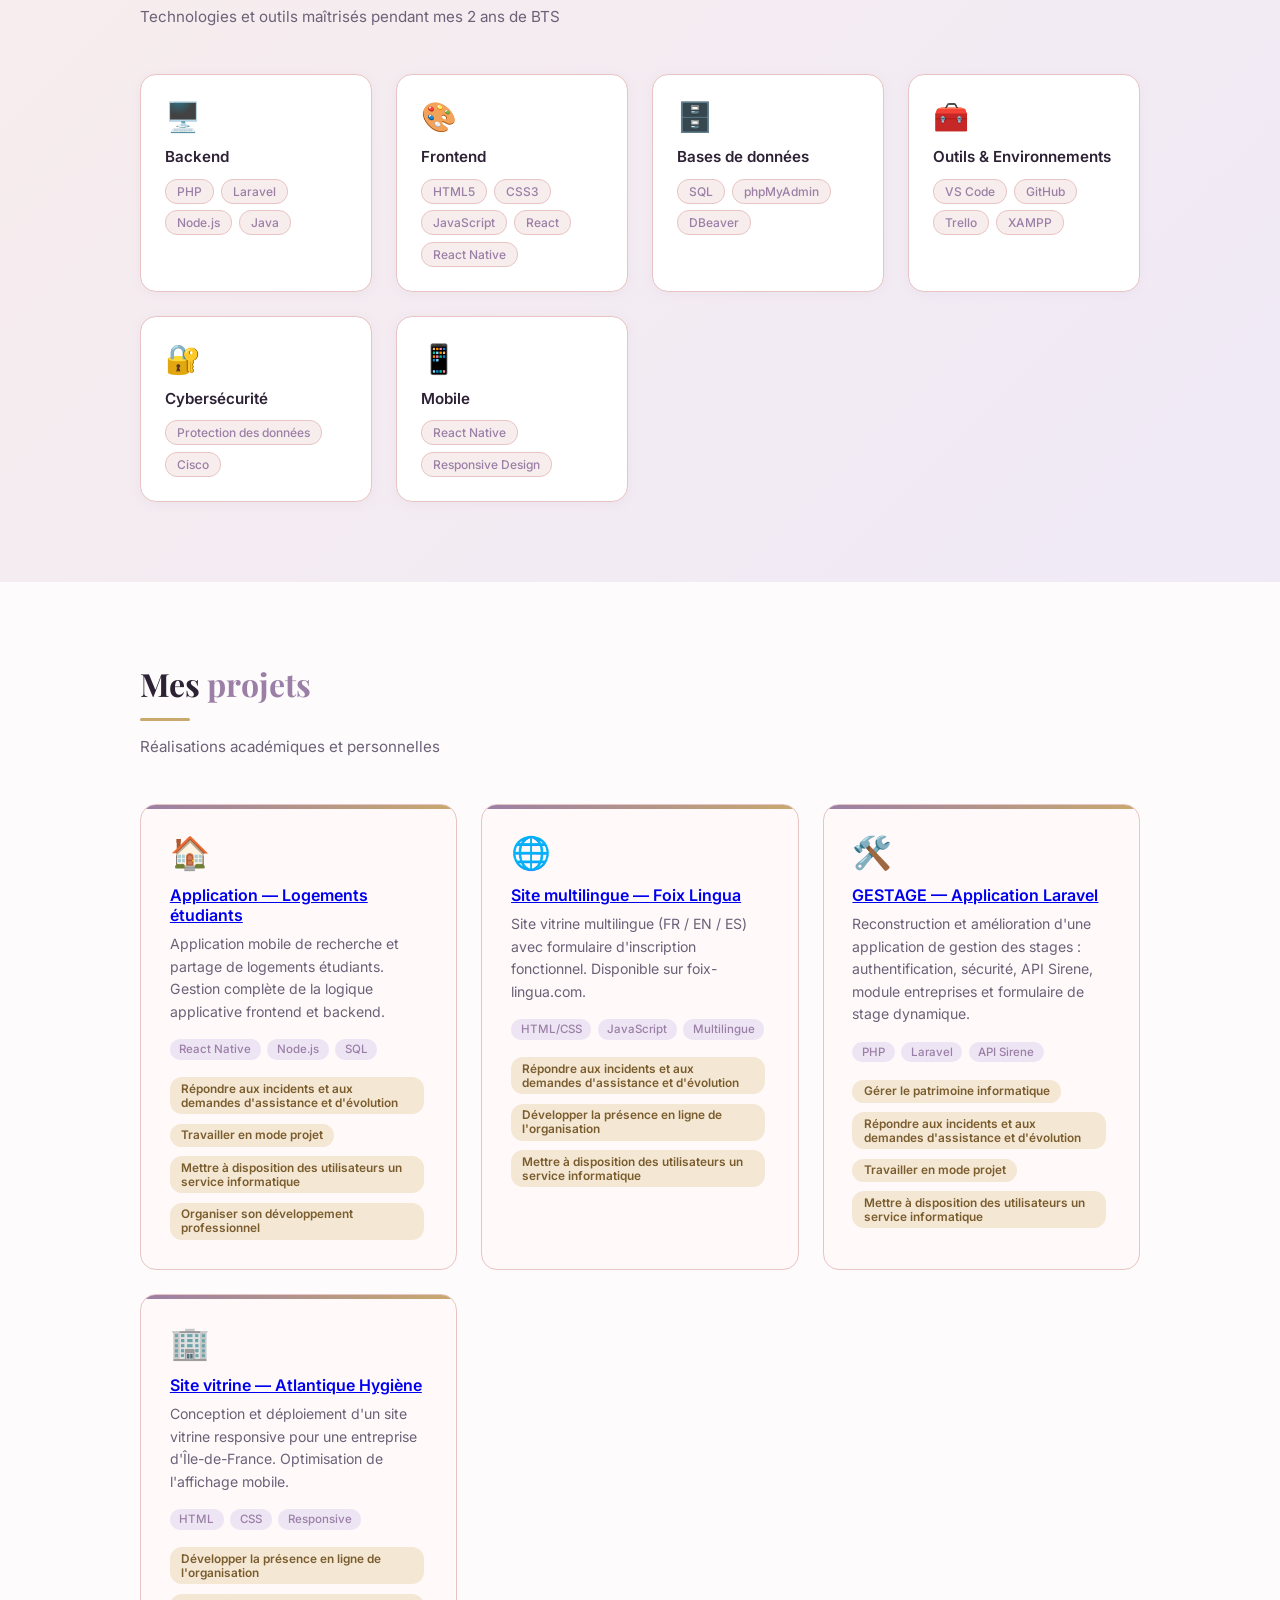
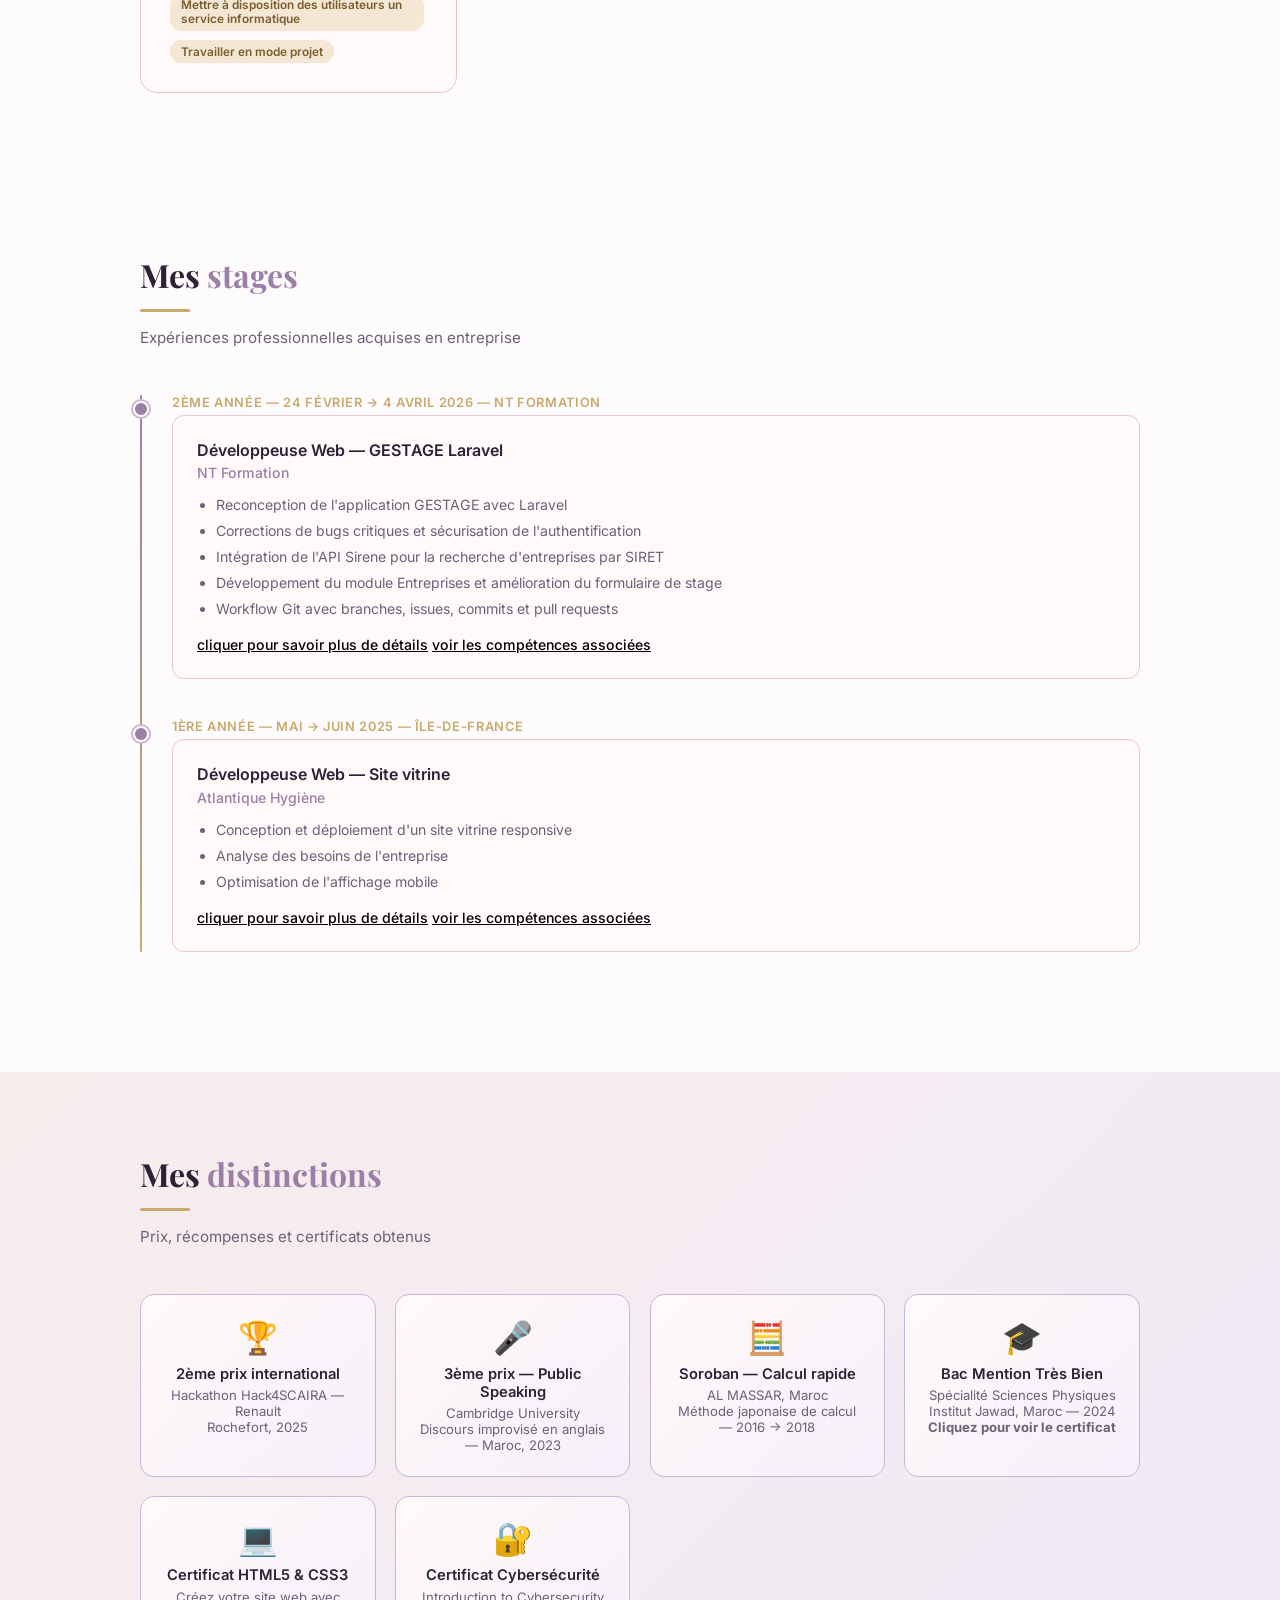
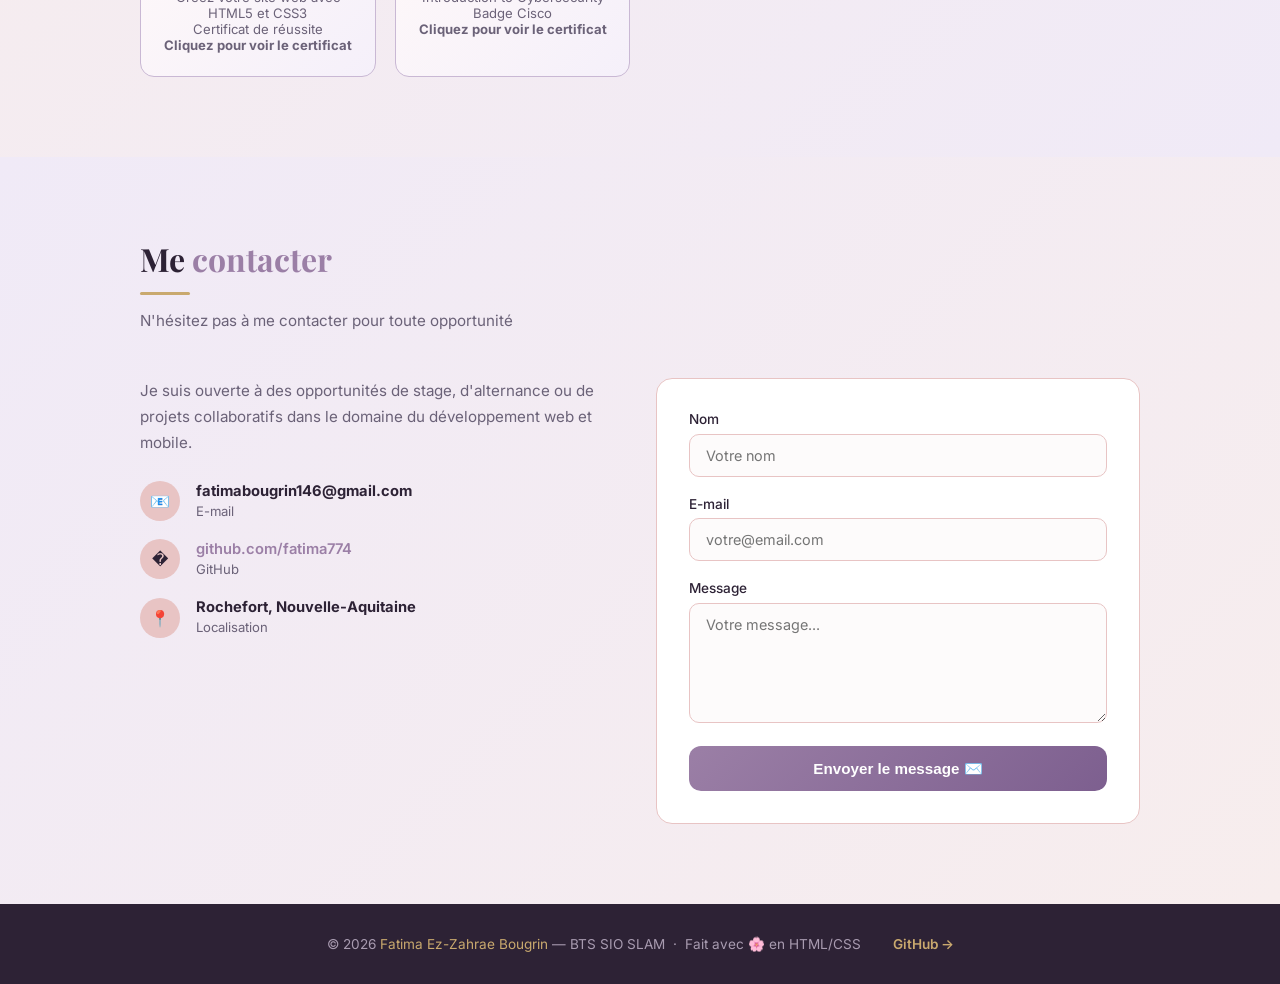
==== commit 44a5ad71: "Ajouter lien GitHub et photo de profil, supprimer numéro de téléphone" ====
--- a/index.html
+++ b/index.html
@@ -15,12 +15,12 @@
     <div class="nav-logo">Fatima B.</div>
     <ul class="nav-links">
       <li><a href="#about">À propos</a></li>
-      <li><a href="#skills">Compétences</a></li>
-      <li><a href="#projects">Projets</a></li>
-      <li><a href="#stages">Stages</a></li>
-      <li><a href="tableau-competences.html">Tableau E6</a></li>
-      <li><a href="#distinctions">Distinctions</a></li>
-      <li><a href="#contact">Contact</a></li>
+      <li><a href="#skills">Compétences</a></li>
+      <li><a href="#projects">Projets</a></li>
+      <li><a href="#stages">Stages</a></li>
+      <li><a href="tableau-competences.html">Tableau E6</a></li>
+      <li><a href="#distinctions">Distinctions</a></li>
+      <li><a href="#contact">Contact</a></li>
     </ul>
   </nav>
 
@@ -29,17 +29,17 @@
   ======================== -->
   <section class="hero" id="home">
     <div class="hero-inner">
-      <div class="avatar-ring">🌸</div>
+      <img src="images/profile-photo.jpg" alt="Fatima Bougrin" class="avatar-ring">
       <h1>Fatima <span>Ez-Zahrae</span> Bougrin</h1>
       <p class="tagline">Étudiante en BTS SIO — Option SLAM</p>
       <span class="badge">💻 Développement Web</span>
       <span class="badge">🗄️ Base de données</span>
       <span class="badge gold">🏆 2ème prix Hackathon Renault</span>
       <div class="hero-btns">
-        <a href="#contact" class="btn btn-primary">Me contacter</a>
-        <a href="cv_alternance.pdf" class="btn btn-outline" target="_blank">Télécharger mon CV</a>
-        <a href="tableau-competences.html" class="btn btn-outline">Tableau de compétences</a>
-      </div>
+        <a href="#contact" class="btn btn-primary">Me contacter</a>
+        <a href="cv_alternance.pdf" class="btn btn-outline" target="_blank">Télécharger mon CV</a>
+        <a href="tableau-competences.html" class="btn btn-outline">Tableau de compétences</a>
+      </div>
       <blockquote class="quote">
         « Le succès n'est pas la clé du bonheur. Le bonheur est la clé du succès.
         Si vous aimez ce que vous faites, vous réussirez. » — Albert Schweitzer
@@ -198,71 +198,71 @@
 
       <div class="projects-grid">
 
-        <a class="project-card" href="https://appli-e6.vercel.app/" target="_blank" rel="noopener noreferrer">
-          <div class="project-emoji">🏠</div>
-          <h3>Application — Logements étudiants</h3>
-          <p>Application mobile de recherche et partage de logements étudiants. Gestion complète de la logique applicative frontend et backend.</p>
-          <div class="tech-tags">
-            <span class="tech">React Native</span>
-            <span class="tech">Node.js</span>
-            <span class="tech">SQL</span>
-          </div>
-          <div class="competency-tags">
-            <span class="competence-badge">Répondre aux incidents et aux demandes d'assistance et d'évolution</span>
-            <span class="competence-badge">Travailler en mode projet</span>
-            <span class="competence-badge">Mettre à disposition des utilisateurs un service informatique</span>
-            <span class="competence-badge">Organiser son développement professionnel</span>
-          </div>
-        </a>
-
-        <a class="project-card" href="https://foix-lingua.com/" target="_blank" rel="noopener noreferrer">
-          <div class="project-emoji">🌐</div>
-          <h3>Site multilingue — Foix Lingua</h3>
-          <p>Site vitrine multilingue (FR / EN / ES) avec formulaire d'inscription fonctionnel. Disponible sur foix-lingua.com.</p>
-          <div class="tech-tags">
-            <span class="tech">HTML/CSS</span>
-            <span class="tech">JavaScript</span>
-            <span class="tech">Multilingue</span>
-          </div>
-          <div class="competency-tags">
-            <span class="competence-badge">Répondre aux incidents et aux demandes d'assistance et d'évolution</span>
-            <span class="competence-badge">Développer la présence en ligne de l'organisation</span>
-            <span class="competence-badge">Mettre à disposition des utilisateurs un service informatique</span>
-          </div>
-        </a>
-
-        <a class="project-card" href="https://github.com/ornech/gestage2" target="_blank" rel="noopener noreferrer">
-          <div class="project-emoji">🛠️</div>
-          <h3>GESTAGE — Application Laravel</h3>
-          <p>Reconstruction et amélioration d'une application de gestion des stages : authentification, sécurité, API Sirene, module entreprises et formulaire de stage dynamique.</p>
-          <div class="tech-tags">
-            <span class="tech">PHP</span>
-            <span class="tech">Laravel</span>
-            <span class="tech">API Sirene</span>
-          </div>
-          <div class="competency-tags">
-            <span class="competence-badge">Gérer le patrimoine informatique</span>
-            <span class="competence-badge">Répondre aux incidents et aux demandes d'assistance et d'évolution</span>
-            <span class="competence-badge">Travailler en mode projet</span>
-            <span class="competence-badge">Mettre à disposition des utilisateurs un service informatique</span>
-          </div>
-        </a>
-
-        <a class="project-card" href="https://fatima774.github.io/atlantique-hygi-ne/" target="_blank" rel="noopener noreferrer">
-          <div class="project-emoji">🏢</div>
-          <h3>Site vitrine — Atlantique Hygiène</h3>
-          <p>Conception et déploiement d'un site vitrine responsive pour une entreprise d'Île-de-France. Optimisation de l'affichage mobile.</p>
-          <div class="tech-tags">
-            <span class="tech">HTML</span>
-            <span class="tech">CSS</span>
-            <span class="tech">Responsive</span>
-          </div>
-          <div class="competency-tags">
-            <span class="competence-badge">Développer la présence en ligne de l'organisation</span>
-            <span class="competence-badge">Mettre à disposition des utilisateurs un service informatique</span>
-            <span class="competence-badge">Travailler en mode projet</span>
-          </div>
-        </a>
+        <a class="project-card" href="https://appli-e6.vercel.app/" target="_blank" rel="noopener noreferrer">
+          <div class="project-emoji">🏠</div>
+          <h3>Application — Logements étudiants</h3>
+          <p>Application mobile de recherche et partage de logements étudiants. Gestion complète de la logique applicative frontend et backend.</p>
+          <div class="tech-tags">
+            <span class="tech">React Native</span>
+            <span class="tech">Node.js</span>
+            <span class="tech">SQL</span>
+          </div>
+          <div class="competency-tags">
+            <span class="competence-badge">Répondre aux incidents et aux demandes d'assistance et d'évolution</span>
+            <span class="competence-badge">Travailler en mode projet</span>
+            <span class="competence-badge">Mettre à disposition des utilisateurs un service informatique</span>
+            <span class="competence-badge">Organiser son développement professionnel</span>
+          </div>
+        </a>
+
+        <a class="project-card" href="https://foix-lingua.com/" target="_blank" rel="noopener noreferrer">
+          <div class="project-emoji">🌐</div>
+          <h3>Site multilingue — Foix Lingua</h3>
+          <p>Site vitrine multilingue (FR / EN / ES) avec formulaire d'inscription fonctionnel. Disponible sur foix-lingua.com.</p>
+          <div class="tech-tags">
+            <span class="tech">HTML/CSS</span>
+            <span class="tech">JavaScript</span>
+            <span class="tech">Multilingue</span>
+          </div>
+          <div class="competency-tags">
+            <span class="competence-badge">Répondre aux incidents et aux demandes d'assistance et d'évolution</span>
+            <span class="competence-badge">Développer la présence en ligne de l'organisation</span>
+            <span class="competence-badge">Mettre à disposition des utilisateurs un service informatique</span>
+          </div>
+        </a>
+
+        <a class="project-card" href="https://github.com/ornech/gestage2" target="_blank" rel="noopener noreferrer">
+          <div class="project-emoji">🛠️</div>
+          <h3>GESTAGE — Application Laravel</h3>
+          <p>Reconstruction et amélioration d'une application de gestion des stages : authentification, sécurité, API Sirene, module entreprises et formulaire de stage dynamique.</p>
+          <div class="tech-tags">
+            <span class="tech">PHP</span>
+            <span class="tech">Laravel</span>
+            <span class="tech">API Sirene</span>
+          </div>
+          <div class="competency-tags">
+            <span class="competence-badge">Gérer le patrimoine informatique</span>
+            <span class="competence-badge">Répondre aux incidents et aux demandes d'assistance et d'évolution</span>
+            <span class="competence-badge">Travailler en mode projet</span>
+            <span class="competence-badge">Mettre à disposition des utilisateurs un service informatique</span>
+          </div>
+        </a>
+
+        <a class="project-card" href="https://fatima774.github.io/atlantique-hygi-ne/" target="_blank" rel="noopener noreferrer">
+          <div class="project-emoji">🏢</div>
+          <h3>Site vitrine — Atlantique Hygiène</h3>
+          <p>Conception et déploiement d'un site vitrine responsive pour une entreprise d'Île-de-France. Optimisation de l'affichage mobile.</p>
+          <div class="tech-tags">
+            <span class="tech">HTML</span>
+            <span class="tech">CSS</span>
+            <span class="tech">Responsive</span>
+          </div>
+          <div class="competency-tags">
+            <span class="competence-badge">Développer la présence en ligne de l'organisation</span>
+            <span class="competence-badge">Mettre à disposition des utilisateurs un service informatique</span>
+            <span class="competence-badge">Travailler en mode projet</span>
+          </div>
+        </a>
 
       </div>
     </div>
@@ -279,37 +279,37 @@
 
       <div class="timeline">
 
-        <div class="timeline-item">
-          <div class="timeline-date">2ème année — 24 février → 4 avril 2026 — NT Formation</div>
-          <div class="timeline-card">
-            <h3>Développeuse Web — GESTAGE Laravel</h3>
-            <div class="company">NT Formation</div>
-            <ul>
-              <li>Reconception de l'application GESTAGE avec Laravel</li>
-              <li>Corrections de bugs critiques et sécurisation de l'authentification</li>
-              <li>Intégration de l'API Sirene pour la recherche d'entreprises par SIRET</li>
-              <li>Développement du module Entreprises et amélioration du formulaire de stage</li>
-              <li>Workflow Git avec branches, issues, commits et pull requests</li>
-            </ul>
-            <a class="stage-detail-link" href="stage-nt-formation.html">cliquer pour savoir plus de détails</a>
-            <a class="stage-detail-link" href="tableau-competences.html">voir les compétences associées</a>
-          </div>
-        </div>
-
-        <div class="timeline-item">
-          <div class="timeline-date">1ère année — Mai → Juin 2025 — Île-de-France</div>
-          <div class="timeline-card">
-            <h3>Développeuse Web — Site vitrine</h3>
-            <div class="company">Atlantique Hygiène</div>
-            <ul>
-              <li>Conception et déploiement d'un site vitrine responsive</li>
-              <li>Analyse des besoins de l'entreprise</li>
-              <li>Optimisation de l'affichage mobile</li>
-            </ul>
-            <a class="stage-detail-link" href="stage-atlantique-hygiene.html">cliquer pour savoir plus de détails</a>
-            <a class="stage-detail-link" href="tableau-competences.html">voir les compétences associées</a>
-          </div>
-        </div>
+        <div class="timeline-item">
+          <div class="timeline-date">2ème année — 24 février → 4 avril 2026 — NT Formation</div>
+          <div class="timeline-card">
+            <h3>Développeuse Web — GESTAGE Laravel</h3>
+            <div class="company">NT Formation</div>
+            <ul>
+              <li>Reconception de l'application GESTAGE avec Laravel</li>
+              <li>Corrections de bugs critiques et sécurisation de l'authentification</li>
+              <li>Intégration de l'API Sirene pour la recherche d'entreprises par SIRET</li>
+              <li>Développement du module Entreprises et amélioration du formulaire de stage</li>
+              <li>Workflow Git avec branches, issues, commits et pull requests</li>
+            </ul>
+            <a class="stage-detail-link" href="stage-nt-formation.html">cliquer pour savoir plus de détails</a>
+            <a class="stage-detail-link" href="tableau-competences.html">voir les compétences associées</a>
+          </div>
+        </div>
+
+        <div class="timeline-item">
+          <div class="timeline-date">1ère année — Mai → Juin 2025 — Île-de-France</div>
+          <div class="timeline-card">
+            <h3>Développeuse Web — Site vitrine</h3>
+            <div class="company">Atlantique Hygiène</div>
+            <ul>
+              <li>Conception et déploiement d'un site vitrine responsive</li>
+              <li>Analyse des besoins de l'entreprise</li>
+              <li>Optimisation de l'affichage mobile</li>
+            </ul>
+            <a class="stage-detail-link" href="stage-atlantique-hygiene.html">cliquer pour savoir plus de détails</a>
+            <a class="stage-detail-link" href="tableau-competences.html">voir les compétences associées</a>
+          </div>
+        </div>
 
       </div>
     </div>
@@ -322,7 +322,7 @@
     <div class="container">
       <h2 class="section-title">Mes <span>distinctions</span></h2>
       <div class="divider"></div>
-      <p class="section-sub">Prix, récompenses et certificats obtenus</p>
+      <p class="section-sub">Prix, récompenses et certificats obtenus</p>
 
       <div class="awards-grid">
 
@@ -344,25 +344,25 @@
           <p>AL MASSAR, Maroc<br>Méthode japonaise de calcul — 2016 → 2018</p>
         </div>
 
-        <a class="award-card" href="diplome-bac.pdf" target="_blank" rel="noopener noreferrer">
-          <div class="trophy">🎓</div>
-          <h3>Bac Mention Très Bien</h3>
-          <p>Spécialité Sciences Physiques<br>Institut Jawad, Maroc — 2024<br><strong>Cliquez pour voir le certificat</strong></p>
-        </a>
-
-        <a class="award-card" href="certificat-html5-css3.pdf" target="_blank" rel="noopener noreferrer">
-          <div class="trophy">💻</div>
-          <h3>Certificat HTML5 &amp; CSS3</h3>
-          <p>Créez votre site web avec HTML5 et CSS3<br>Certificat de réussite<br><strong>Cliquez pour voir le certificat</strong></p>
-        </a>
-
-        <a class="award-card" href="introduction_to_cybersecurity_badge20241126-27-q7idws.pdf" target="_blank" rel="noopener noreferrer">
-          <div class="trophy">🔐</div>
-          <h3>Certificat Cybersécurité</h3>
-          <p>Introduction to Cybersecurity<br>Badge Cisco<br><strong>Cliquez pour voir le certificat</strong></p>
-        </a>
-
-      </div>
+        <a class="award-card" href="diplome-bac.pdf" target="_blank" rel="noopener noreferrer">
+          <div class="trophy">🎓</div>
+          <h3>Bac Mention Très Bien</h3>
+          <p>Spécialité Sciences Physiques<br>Institut Jawad, Maroc — 2024<br><strong>Cliquez pour voir le certificat</strong></p>
+        </a>
+
+        <a class="award-card" href="certificat-html5-css3.pdf" target="_blank" rel="noopener noreferrer">
+          <div class="trophy">💻</div>
+          <h3>Certificat HTML5 &amp; CSS3</h3>
+          <p>Créez votre site web avec HTML5 et CSS3<br>Certificat de réussite<br><strong>Cliquez pour voir le certificat</strong></p>
+        </a>
+
+        <a class="award-card" href="introduction_to_cybersecurity_badge20241126-27-q7idws.pdf" target="_blank" rel="noopener noreferrer">
+          <div class="trophy">🔐</div>
+          <h3>Certificat Cybersécurité</h3>
+          <p>Introduction to Cybersecurity<br>Badge Cisco<br><strong>Cliquez pour voir le certificat</strong></p>
+        </a>
+
+      </div>
     </div>
   </section>
 
@@ -387,10 +387,10 @@
             </div>
           </div>
           <div class="contact-item">
-            <div class="contact-icon">📞</div>
+            <div class="contact-icon">�</div>
             <div>
-              <strong>06 02 36 63 16</strong>
-              <p>Téléphone</p>
+              <strong><a href="https://github.com/fatima774" target="_blank">github.com/fatima774</a></strong>
+              <p>GitHub</p>
             </div>
           </div>
           <div class="contact-item">
@@ -426,8 +426,11 @@
        FOOTER
   ======================== -->
   <footer>
-    <p>© 2026 <span>Fatima Ez-Zahrae Bougrin</span> — BTS SIO SLAM &nbsp;·&nbsp; Fait avec 🌸 en HTML/CSS</p>
+    <div class="footer-content">
+      <p>© 2026 <span>Fatima Ez-Zahrae Bougrin</span> — BTS SIO SLAM &nbsp;·&nbsp; Fait avec 🌸 en HTML/CSS</p>
+      <a href="https://github.com/fatima774" target="_blank" class="footer-github">GitHub →</a>
+    </div>
   </footer>
 
 </body>
-</html>
+</html>
--- a/style.css
+++ b/style.css
@@ -1,187 +1,191 @@
-/* ===========================
-   PORTFOLIO — FATIMA BOUGRIN
-   style.css
-=========================== */
-
-@import url('https://fonts.googleapis.com/css2?family=Playfair+Display:wght@400;600;700&family=Inter:wght@300;400;500;600&display=swap');
-
-/* === VARIABLES === */
-:root {
-  --mauve:       #9b7fa6;
-  --mauve-light: #c9b8d4;
-  --rose:        #e8c4c4;
-  --rose-pale:   #f7eded;
-  --gold:        #c9a96e;
-  --dark:        #2d2235;
-  --grey:        #6b6278;
-  --white:       #fdfbfb;
-  --card-bg:     #fff9f9;
-}
-
-/* === RESET === */
-* { margin: 0; padding: 0; box-sizing: border-box; }
-html { scroll-behavior: smooth; }
-body { font-family: 'Inter', sans-serif; background: var(--white); color: var(--dark); }
-
-/* ===========================
-   NAVIGATION
-=========================== */
-nav {
-  position: fixed; top: 0; width: 100%; z-index: 100;
-  background: rgba(253,251,251,0.92);
-  backdrop-filter: blur(10px);
-  border-bottom: 1px solid var(--rose);
-  display: flex; align-items: center; justify-content: space-between;
-  padding: 1rem 3rem;
-}
-.nav-logo {
-  font-family: 'Playfair Display', serif;
-  font-size: 1.3rem; color: var(--mauve); font-weight: 700;
-}
-.nav-links { display: flex; gap: 2rem; list-style: none; }
-.nav-links a {
-  text-decoration: none; color: var(--grey);
-  font-size: 0.9rem; font-weight: 500; transition: color .2s;
-}
-.nav-links a:hover { color: var(--mauve); }
-
-/* ===========================
-   HERO
-=========================== */
-.hero {
-  min-height: 100vh;
-  background: linear-gradient(135deg, #f7eded 0%, #ede5f4 50%, #fdf6ee 100%);
-  display: flex; align-items: center; justify-content: center;
-  text-align: center; padding: 6rem 2rem 4rem;
-}
-.hero-inner { max-width: 700px; }
-
-.avatar-ring {
-  width: 130px; height: 130px; border-radius: 50%;
-  border: 3px solid var(--mauve-light);
-  background: linear-gradient(135deg, var(--mauve), var(--rose));
-  display: flex; align-items: center; justify-content: center;
-  margin: 0 auto 1.5rem;
-  font-size: 3.5rem;
-  box-shadow: 0 8px 30px rgba(155,127,166,0.25);
-}
-.hero h1 {
-  font-family: 'Playfair Display', serif;
-  font-size: 2.8rem; color: var(--dark); line-height: 1.2;
-}
-.hero h1 span { color: var(--mauve); }
-.hero p.tagline {
-  margin: 1rem 0 0.5rem; color: var(--grey);
-  font-size: 1.05rem; font-weight: 400;
-}
-.badge {
-  display: inline-block; margin: 0.8rem 0.3rem 0;
-  padding: 0.35rem 1rem; border-radius: 20px;
-  background: var(--rose); color: var(--dark);
-  font-size: 0.82rem; font-weight: 500;
-}
-.badge.gold { background: #f4e8d4; color: #7a5c2e; }
-
-.hero-btns {
-  margin-top: 2rem;
-  display: flex; gap: 1rem; justify-content: center; flex-wrap: wrap;
-}
-.btn {
-  padding: 0.75rem 1.8rem; border-radius: 30px;
-  font-size: 0.9rem; font-weight: 600;
-  text-decoration: none; transition: all .2s;
-}
-.btn-primary {
-  background: var(--mauve); color: #fff;
-  box-shadow: 0 4px 15px rgba(155,127,166,0.35);
-}
-.btn-primary:hover { background: #7d5f8f; transform: translateY(-2px); }
-.btn-outline {
-  border: 2px solid var(--mauve); color: var(--mauve); background: transparent;
-}
-.btn-outline:hover { background: var(--mauve); color: #fff; transform: translateY(-2px); }
-
-.quote {
-  margin-top: 3rem; font-style: italic; color: var(--grey); font-size: 0.95rem;
-  border-left: 3px solid var(--gold); padding-left: 1rem; text-align: left;
-}
-
-/* ===========================
-   SECTIONS — BASE
-=========================== */
-section { padding: 5rem 2rem; }
-.container { max-width: 1000px; margin: 0 auto; }
-
-.section-title {
-  font-family: 'Playfair Display', serif;
-  font-size: 2rem; color: var(--dark); margin-bottom: 0.5rem;
-}
-.section-title span { color: var(--mauve); }
-.section-sub { color: var(--grey); font-size: 0.95rem; margin-bottom: 3rem; }
-.divider {
-  width: 50px; height: 3px; background: var(--gold);
-  border-radius: 2px; margin: 0.8rem 0 1rem;
-}
-
-/* ===========================
-   À PROPOS
-=========================== */
-.about-grid { display: grid; grid-template-columns: 1fr 1fr; gap: 2rem; }
-
-.info-card {
-  background: var(--card-bg); border: 1px solid var(--rose);
-  border-radius: 16px; padding: 1.8rem;
-}
-.info-card h3 {
-  font-size: 1rem; font-weight: 600; color: var(--mauve);
-  margin-bottom: 1rem; display: flex; align-items: center; gap: 0.5rem;
-}
-.info-item { display: flex; align-items: flex-start; gap: 0.7rem; margin-bottom: 0.8rem; }
-.info-item .dot {
-  width: 8px; height: 8px; border-radius: 50%;
-  background: var(--gold); margin-top: 6px; flex-shrink: 0;
-}
-.info-item p { font-size: 0.9rem; color: var(--grey); line-height: 1.5; }
-.info-item strong { color: var(--dark); }
-
-/* ===========================
-   COMPÉTENCES
-=========================== */
-.skills-bg { background: linear-gradient(135deg, #f7eded, #f0eaf7); }
-
-.skills-grid {
-  display: grid;
-  grid-template-columns: repeat(auto-fit, minmax(220px, 1fr));
-  gap: 1.5rem;
-}
-.skill-card {
-  background: #fff; border-radius: 16px; padding: 1.5rem;
-  border: 1px solid var(--rose);
-  box-shadow: 0 2px 12px rgba(155,127,166,0.08);
-  transition: transform .2s, box-shadow .2s;
-}
-.skill-card:hover {
-  transform: translateY(-4px);
-  box-shadow: 0 8px 25px rgba(155,127,166,0.15);
-}
-.skill-card .icon { font-size: 1.8rem; margin-bottom: 0.8rem; }
-.skill-card h3 { font-size: 0.95rem; font-weight: 600; color: var(--dark); margin-bottom: 0.8rem; }
-
-.tag-list { display: flex; flex-wrap: wrap; gap: 0.4rem; }
-.tag {
-  font-size: 0.75rem; padding: 0.25rem 0.7rem; border-radius: 12px;
-  background: var(--rose-pale); color: var(--mauve);
-  font-weight: 500; border: 1px solid var(--rose);
-}
-
-/* ===========================
-   PROJETS
-=========================== */
-.projects-grid {
-  display: grid;
-  grid-template-columns: repeat(auto-fit, minmax(280px, 1fr));
-  gap: 1.5rem;
-}
+/* ===========================
+   PORTFOLIO — FATIMA BOUGRIN
+   style.css
+=========================== */
+
+@import url('https://fonts.googleapis.com/css2?family=Playfair+Display:wght@400;600;700&family=Inter:wght@300;400;500;600&display=swap');
+
+/* === VARIABLES === */
+:root {
+  --mauve:       #9b7fa6;
+  --mauve-light: #c9b8d4;
+  --rose:        #e8c4c4;
+  --rose-pale:   #f7eded;
+  --gold:        #c9a96e;
+  --dark:        #2d2235;
+  --grey:        #6b6278;
+  --white:       #fdfbfb;
+  --card-bg:     #fff9f9;
+}
+
+/* === RESET === */
+* { margin: 0; padding: 0; box-sizing: border-box; }
+html { scroll-behavior: smooth; }
+body { font-family: 'Inter', sans-serif; background: var(--white); color: var(--dark); }
+
+/* ===========================
+   NAVIGATION
+=========================== */
+nav {
+  position: fixed; top: 0; width: 100%; z-index: 100;
+  background: rgba(253,251,251,0.92);
+  backdrop-filter: blur(10px);
+  border-bottom: 1px solid var(--rose);
+  display: flex; align-items: center; justify-content: space-between;
+  padding: 1rem 3rem;
+}
+.nav-logo {
+  font-family: 'Playfair Display', serif;
+  font-size: 1.3rem; color: var(--mauve); font-weight: 700;
+}
+.nav-links { display: flex; gap: 2rem; list-style: none; }
+.nav-links a {
+  text-decoration: none; color: var(--grey);
+  font-size: 0.9rem; font-weight: 500; transition: color .2s;
+}
+.nav-links a:hover { color: var(--mauve); }
+
+/* ===========================
+   HERO
+=========================== */
+.hero {
+  min-height: 100vh;
+  background: linear-gradient(135deg, #f7eded 0%, #ede5f4 50%, #fdf6ee 100%);
+  display: flex; align-items: center; justify-content: center;
+  text-align: center; padding: 6rem 2rem 4rem;
+}
+.hero-inner { max-width: 700px; }
+
+.avatar-ring {
+  width: 130px; height: 130px; border-radius: 50%;
+  border: 3px solid var(--mauve-light);
+  margin: 0 auto 1.5rem;
+  box-shadow: 0 8px 30px rgba(155,127,166,0.25);
+  object-fit: cover;
+}
+
+.avatar-ring:is(div) {
+  background: linear-gradient(135deg, var(--mauve), var(--rose));
+  display: flex; align-items: center; justify-content: center;
+  font-size: 3.5rem;
+}
+.hero h1 {
+  font-family: 'Playfair Display', serif;
+  font-size: 2.8rem; color: var(--dark); line-height: 1.2;
+}
+.hero h1 span { color: var(--mauve); }
+.hero p.tagline {
+  margin: 1rem 0 0.5rem; color: var(--grey);
+  font-size: 1.05rem; font-weight: 400;
+}
+.badge {
+  display: inline-block; margin: 0.8rem 0.3rem 0;
+  padding: 0.35rem 1rem; border-radius: 20px;
+  background: var(--rose); color: var(--dark);
+  font-size: 0.82rem; font-weight: 500;
+}
+.badge.gold { background: #f4e8d4; color: #7a5c2e; }
+
+.hero-btns {
+  margin-top: 2rem;
+  display: flex; gap: 1rem; justify-content: center; flex-wrap: wrap;
+}
+.btn {
+  padding: 0.75rem 1.8rem; border-radius: 30px;
+  font-size: 0.9rem; font-weight: 600;
+  text-decoration: none; transition: all .2s;
+}
+.btn-primary {
+  background: var(--mauve); color: #fff;
+  box-shadow: 0 4px 15px rgba(155,127,166,0.35);
+}
+.btn-primary:hover { background: #7d5f8f; transform: translateY(-2px); }
+.btn-outline {
+  border: 2px solid var(--mauve); color: var(--mauve); background: transparent;
+}
+.btn-outline:hover { background: var(--mauve); color: #fff; transform: translateY(-2px); }
+
+.quote {
+  margin-top: 3rem; font-style: italic; color: var(--grey); font-size: 0.95rem;
+  border-left: 3px solid var(--gold); padding-left: 1rem; text-align: left;
+}
+
+/* ===========================
+   SECTIONS — BASE
+=========================== */
+section { padding: 5rem 2rem; }
+.container { max-width: 1000px; margin: 0 auto; }
+
+.section-title {
+  font-family: 'Playfair Display', serif;
+  font-size: 2rem; color: var(--dark); margin-bottom: 0.5rem;
+}
+.section-title span { color: var(--mauve); }
+.section-sub { color: var(--grey); font-size: 0.95rem; margin-bottom: 3rem; }
+.divider {
+  width: 50px; height: 3px; background: var(--gold);
+  border-radius: 2px; margin: 0.8rem 0 1rem;
+}
+
+/* ===========================
+   À PROPOS
+=========================== */
+.about-grid { display: grid; grid-template-columns: 1fr 1fr; gap: 2rem; }
+
+.info-card {
+  background: var(--card-bg); border: 1px solid var(--rose);
+  border-radius: 16px; padding: 1.8rem;
+}
+.info-card h3 {
+  font-size: 1rem; font-weight: 600; color: var(--mauve);
+  margin-bottom: 1rem; display: flex; align-items: center; gap: 0.5rem;
+}
+.info-item { display: flex; align-items: flex-start; gap: 0.7rem; margin-bottom: 0.8rem; }
+.info-item .dot {
+  width: 8px; height: 8px; border-radius: 50%;
+  background: var(--gold); margin-top: 6px; flex-shrink: 0;
+}
+.info-item p { font-size: 0.9rem; color: var(--grey); line-height: 1.5; }
+.info-item strong { color: var(--dark); }
+
+/* ===========================
+   COMPÉTENCES
+=========================== */
+.skills-bg { background: linear-gradient(135deg, #f7eded, #f0eaf7); }
+
+.skills-grid {
+  display: grid;
+  grid-template-columns: repeat(auto-fit, minmax(220px, 1fr));
+  gap: 1.5rem;
+}
+.skill-card {
+  background: #fff; border-radius: 16px; padding: 1.5rem;
+  border: 1px solid var(--rose);
+  box-shadow: 0 2px 12px rgba(155,127,166,0.08);
+  transition: transform .2s, box-shadow .2s;
+}
+.skill-card:hover {
+  transform: translateY(-4px);
+  box-shadow: 0 8px 25px rgba(155,127,166,0.15);
+}
+.skill-card .icon { font-size: 1.8rem; margin-bottom: 0.8rem; }
+.skill-card h3 { font-size: 0.95rem; font-weight: 600; color: var(--dark); margin-bottom: 0.8rem; }
+
+.tag-list { display: flex; flex-wrap: wrap; gap: 0.4rem; }
+.tag {
+  font-size: 0.75rem; padding: 0.25rem 0.7rem; border-radius: 12px;
+  background: var(--rose-pale); color: var(--mauve);
+  font-weight: 500; border: 1px solid var(--rose);
+}
+
+/* ===========================
+   PROJETS
+=========================== */
+.projects-grid {
+  display: grid;
+  grid-template-columns: repeat(auto-fit, minmax(280px, 1fr));
+  gap: 1.5rem;
+}
 .project-card {
   display: block; color: inherit; text-decoration: none;
   background: var(--card-bg); border-radius: 16px; padding: 1.8rem;
@@ -192,14 +196,14 @@
   outline: 3px solid var(--gold);
   outline-offset: 4px;
 }
-.project-card:hover {
-  transform: translateY(-4px);
-  box-shadow: 0 8px 25px rgba(155,127,166,0.15);
-}
-.project-card::before {
-  content: ''; position: absolute; top: 0; left: 0; right: 0; height: 4px;
-  background: linear-gradient(90deg, var(--mauve), var(--gold));
-}
+.project-card:hover {
+  transform: translateY(-4px);
+  box-shadow: 0 8px 25px rgba(155,127,166,0.15);
+}
+.project-card::before {
+  content: ''; position: absolute; top: 0; left: 0; right: 0; height: 4px;
+  background: linear-gradient(90deg, var(--mauve), var(--gold));
+}
 .project-emoji { font-size: 2rem; margin-bottom: 0.8rem; }
 .project-card h3 { font-size: 1rem; font-weight: 600; color: var(--dark); margin-bottom: 0.5rem; }
 a.project-card h3 {
@@ -207,8 +211,8 @@
   text-decoration: underline;
 }
 .project-card p { font-size: 0.88rem; color: var(--grey); line-height: 1.6; margin-bottom: 1rem; }
-
-.tech-tags { display: flex; flex-wrap: wrap; gap: 0.4rem; }
+
+.tech-tags { display: flex; flex-wrap: wrap; gap: 0.4rem; }
 .tech {
   font-size: 0.72rem; padding: 0.2rem 0.6rem; border-radius: 10px;
   background: #ede5f4; color: var(--mauve); font-weight: 500;
@@ -223,23 +227,23 @@
 /* ===========================
    STAGES — TIMELINE
 =========================== */
-.timeline { position: relative; padding-left: 2rem; }
-.timeline::before {
-  content: ''; position: absolute; left: 0; top: 0; bottom: 0; width: 2px;
-  background: linear-gradient(to bottom, var(--mauve), var(--gold));
-  border-radius: 2px;
-}
-.timeline-item { position: relative; margin-bottom: 2.5rem; }
-.timeline-item::before {
-  content: ''; position: absolute; left: -2.45rem; top: 0.4rem;
-  width: 12px; height: 12px; border-radius: 50%;
-  background: var(--mauve); border: 2px solid var(--white);
-  box-shadow: 0 0 0 2px var(--mauve-light);
-}
-.timeline-date {
-  font-size: 0.8rem; color: var(--gold); font-weight: 600;
-  text-transform: uppercase; letter-spacing: 0.05em; margin-bottom: 0.3rem;
-}
+.timeline { position: relative; padding-left: 2rem; }
+.timeline::before {
+  content: ''; position: absolute; left: 0; top: 0; bottom: 0; width: 2px;
+  background: linear-gradient(to bottom, var(--mauve), var(--gold));
+  border-radius: 2px;
+}
+.timeline-item { position: relative; margin-bottom: 2.5rem; }
+.timeline-item::before {
+  content: ''; position: absolute; left: -2.45rem; top: 0.4rem;
+  width: 12px; height: 12px; border-radius: 50%;
+  background: var(--mauve); border: 2px solid var(--white);
+  box-shadow: 0 0 0 2px var(--mauve-light);
+}
+.timeline-date {
+  font-size: 0.8rem; color: var(--gold); font-weight: 600;
+  text-transform: uppercase; letter-spacing: 0.05em; margin-bottom: 0.3rem;
+}
 .timeline-card {
   background: var(--card-bg); border: 1px solid var(--rose);
   border-radius: 12px; padding: 1.5rem;
@@ -612,11 +616,11 @@
 /* ===========================
    DISTINCTIONS
 =========================== */
-.awards-grid {
-  display: grid;
-  grid-template-columns: repeat(auto-fit, minmax(220px, 1fr));
-  gap: 1.2rem;
-}
+.awards-grid {
+  display: grid;
+  grid-template-columns: repeat(auto-fit, minmax(220px, 1fr));
+  gap: 1.2rem;
+}
 .award-card {
   background: linear-gradient(135deg, #fff9f9, #f5f0fa);
   border: 1px solid var(--mauve-light); border-radius: 14px; padding: 1.4rem;
@@ -628,68 +632,78 @@
   outline: 3px solid var(--gold);
   outline-offset: 4px;
 }
-.award-card .trophy { font-size: 2rem; margin-bottom: 0.5rem; }
-.award-card h3 { font-size: 0.92rem; font-weight: 600; color: var(--dark); margin-bottom: 0.3rem; }
-.award-card p { font-size: 0.82rem; color: var(--grey); }
-
-/* ===========================
-   CONTACT
-=========================== */
-.contact-bg { background: linear-gradient(135deg, #f0eaf7, #f7eded); }
-
-.contact-grid { display: grid; grid-template-columns: 1fr 1fr; gap: 2rem; align-items: start; }
-.contact-info p { font-size: 0.95rem; color: var(--grey); line-height: 1.7; margin-bottom: 1.5rem; }
-
-.contact-item { display: flex; align-items: center; gap: 1rem; margin-bottom: 1rem; }
-.contact-icon {
-  width: 40px; height: 40px; border-radius: 50%;
-  background: var(--rose); display: flex; align-items: center; justify-content: center;
-  font-size: 1rem;
-}
-.contact-item div p { font-size: 0.82rem; color: var(--grey); margin: 0; }
-.contact-item div strong { font-size: 0.92rem; color: var(--dark); }
-
-.contact-form {
-  background: #fff; border-radius: 16px; padding: 2rem; border: 1px solid var(--rose);
-}
-.form-group { margin-bottom: 1.2rem; }
-.form-group label {
-  display: block; font-size: 0.85rem; font-weight: 500;
-  color: var(--dark); margin-bottom: 0.4rem;
-}
-.form-group input,
-.form-group textarea {
-  width: 100%; padding: 0.75rem 1rem;
-  border: 1px solid var(--rose); border-radius: 10px;
-  font-family: 'Inter', sans-serif; font-size: 0.9rem;
-  color: var(--dark); background: var(--white);
-  outline: none; transition: border .2s;
-}
-.form-group input:focus,
-.form-group textarea:focus { border-color: var(--mauve); }
-.form-group textarea { min-height: 120px; resize: vertical; }
-
-.btn-submit {
-  width: 100%; padding: 0.85rem; border-radius: 12px; border: none;
-  background: linear-gradient(135deg, var(--mauve), #7d5f8f);
-  color: #fff; font-size: 0.95rem; font-weight: 600;
-  cursor: pointer; transition: opacity .2s;
-}
-.btn-submit:hover { opacity: 0.9; }
-
-/* ===========================
-   FOOTER
-=========================== */
-footer {
-  text-align: center; padding: 2rem;
-  background: var(--dark); color: #a89bb0; font-size: 0.85rem;
-}
-footer span { color: var(--gold); }
-
-/* ===========================
-   RESPONSIVE
-=========================== */
-@media (max-width: 680px) {
+.award-card .trophy { font-size: 2rem; margin-bottom: 0.5rem; }
+.award-card h3 { font-size: 0.92rem; font-weight: 600; color: var(--dark); margin-bottom: 0.3rem; }
+.award-card p { font-size: 0.82rem; color: var(--grey); }
+
+/* ===========================
+   CONTACT
+=========================== */
+.contact-bg { background: linear-gradient(135deg, #f0eaf7, #f7eded); }
+
+.contact-grid { display: grid; grid-template-columns: 1fr 1fr; gap: 2rem; align-items: start; }
+.contact-info p { font-size: 0.95rem; color: var(--grey); line-height: 1.7; margin-bottom: 1.5rem; }
+
+.contact-item { display: flex; align-items: center; gap: 1rem; margin-bottom: 1rem; }
+.contact-icon {
+  width: 40px; height: 40px; border-radius: 50%;
+  background: var(--rose); display: flex; align-items: center; justify-content: center;
+  font-size: 1rem;
+}
+.contact-item div p { font-size: 0.82rem; color: var(--grey); margin: 0; }
+.contact-item div strong { font-size: 0.92rem; color: var(--dark); }
+.contact-item a { color: var(--mauve); text-decoration: none; font-weight: 600; transition: color .2s; }
+.contact-item a:hover { color: var(--dark); }
+
+.contact-form {
+  background: #fff; border-radius: 16px; padding: 2rem; border: 1px solid var(--rose);
+}
+.form-group { margin-bottom: 1.2rem; }
+.form-group label {
+  display: block; font-size: 0.85rem; font-weight: 500;
+  color: var(--dark); margin-bottom: 0.4rem;
+}
+.form-group input,
+.form-group textarea {
+  width: 100%; padding: 0.75rem 1rem;
+  border: 1px solid var(--rose); border-radius: 10px;
+  font-family: 'Inter', sans-serif; font-size: 0.9rem;
+  color: var(--dark); background: var(--white);
+  outline: none; transition: border .2s;
+}
+.form-group input:focus,
+.form-group textarea:focus { border-color: var(--mauve); }
+.form-group textarea { min-height: 120px; resize: vertical; }
+
+.btn-submit {
+  width: 100%; padding: 0.85rem; border-radius: 12px; border: none;
+  background: linear-gradient(135deg, var(--mauve), #7d5f8f);
+  color: #fff; font-size: 0.95rem; font-weight: 600;
+  cursor: pointer; transition: opacity .2s;
+}
+.btn-submit:hover { opacity: 0.9; }
+
+/* ===========================
+   FOOTER
+=========================== */
+footer {
+  text-align: center; padding: 2rem;
+  background: var(--dark); color: #a89bb0; font-size: 0.85rem;
+}
+footer span { color: var(--gold); }
+.footer-content {
+  display: flex; align-items: center; justify-content: center; gap: 2rem; flex-wrap: wrap;
+}
+.footer-github {
+  color: var(--gold); text-decoration: none; font-weight: 600;
+  transition: color .2s;
+}
+.footer-github:hover { color: var(--mauve-light); }
+
+/* ===========================
+   RESPONSIVE
+=========================== */
+@media (max-width: 680px) {
   nav { padding: 1rem 1.2rem; }
   .nav-links { display: none; }
   .hero h1 { font-size: 2rem; }
@@ -706,6 +720,6 @@
   .pdf-frame object { min-height: 520px; }
   .about-grid,
   .contact-grid { grid-template-columns: 1fr; }
-  .timeline { padding-left: 1.5rem; }
-  .timeline-item::before { left: -1.95rem; }
-}
+  .timeline { padding-left: 1.5rem; }
+  .timeline-item::before { left: -1.95rem; }
+}
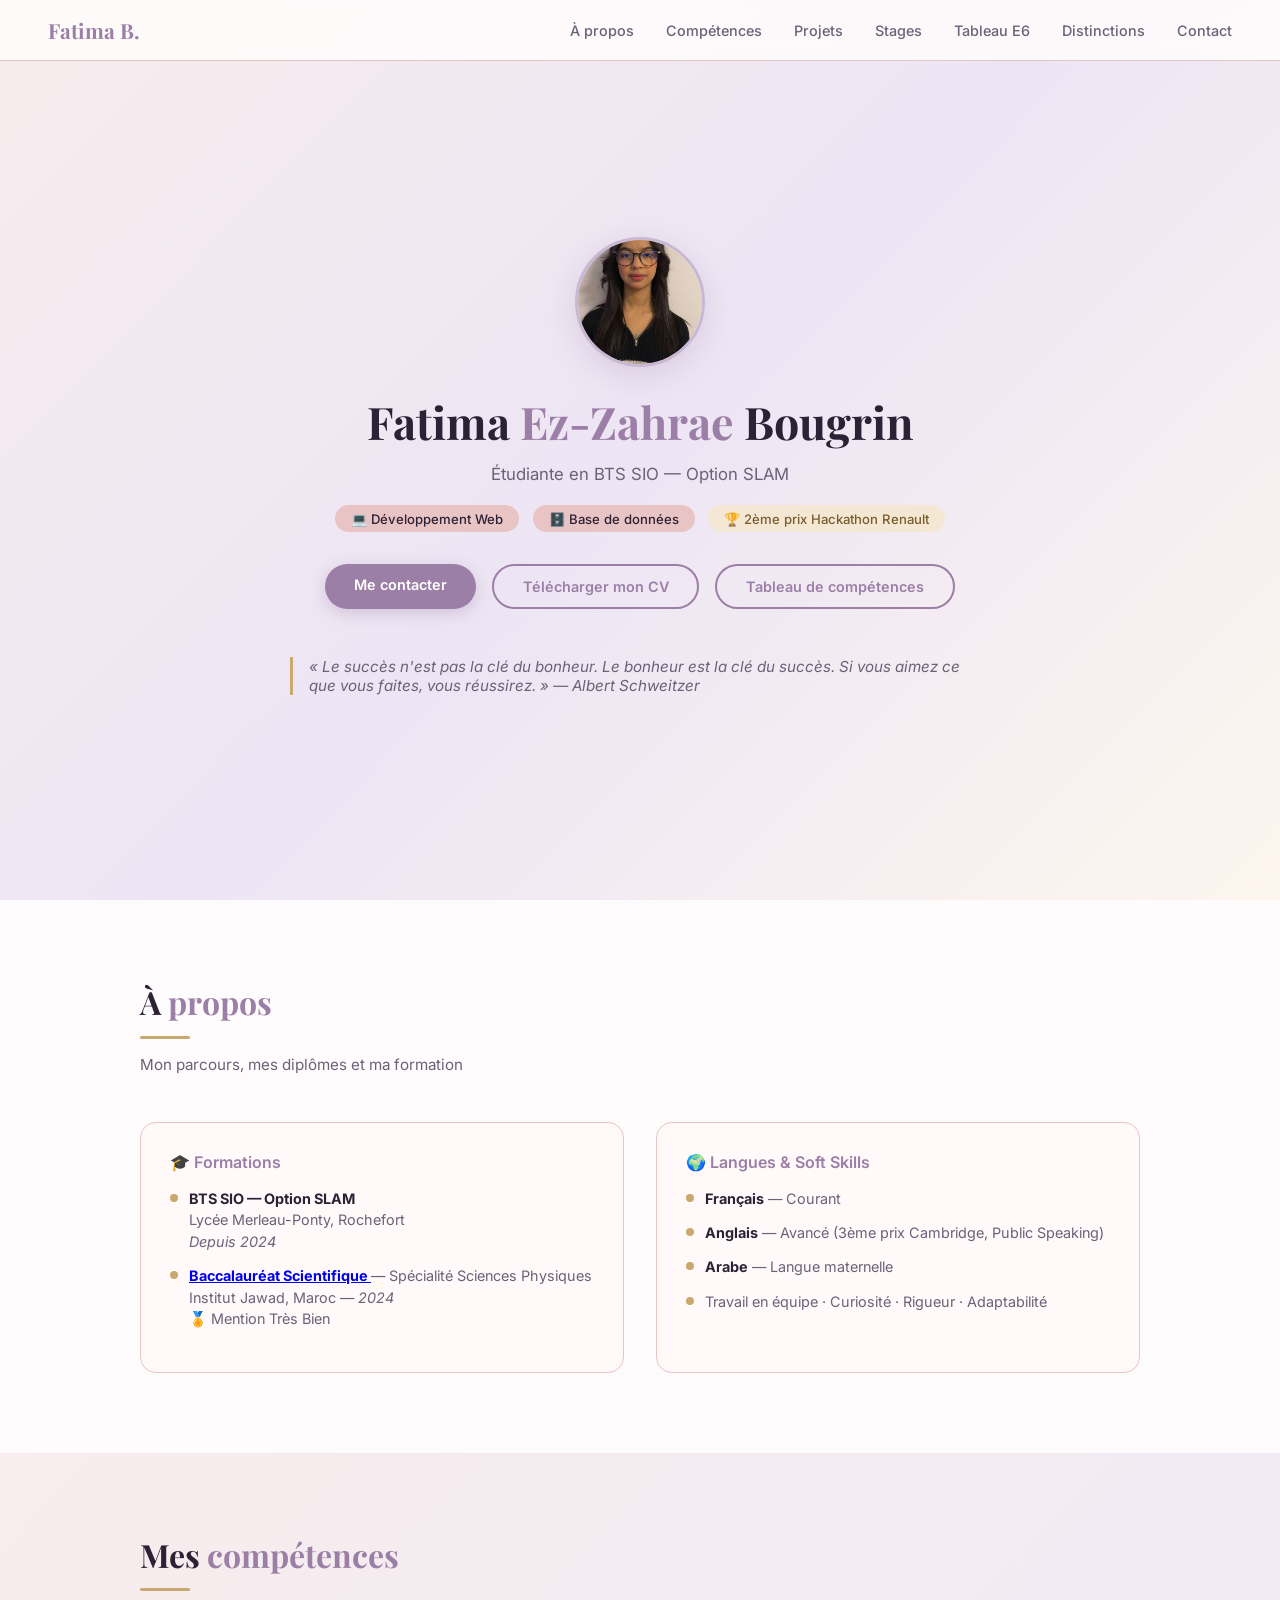
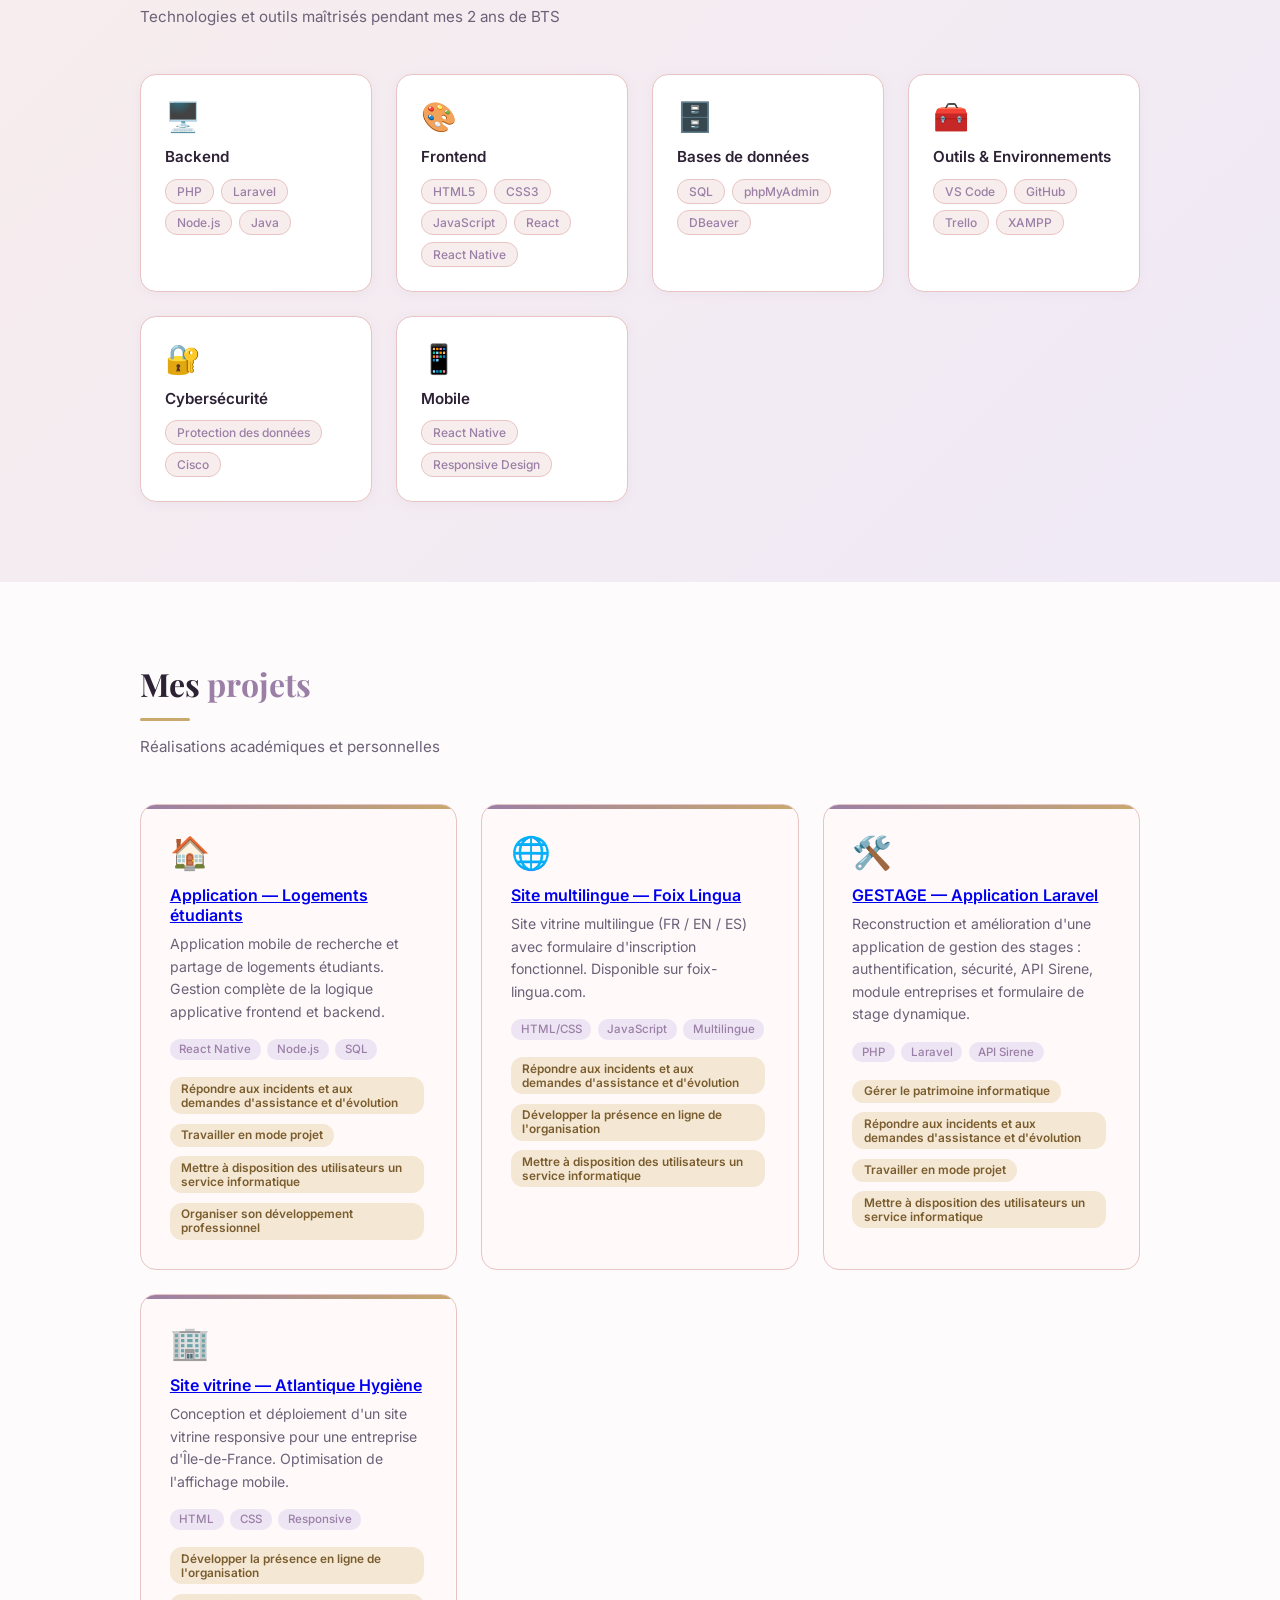
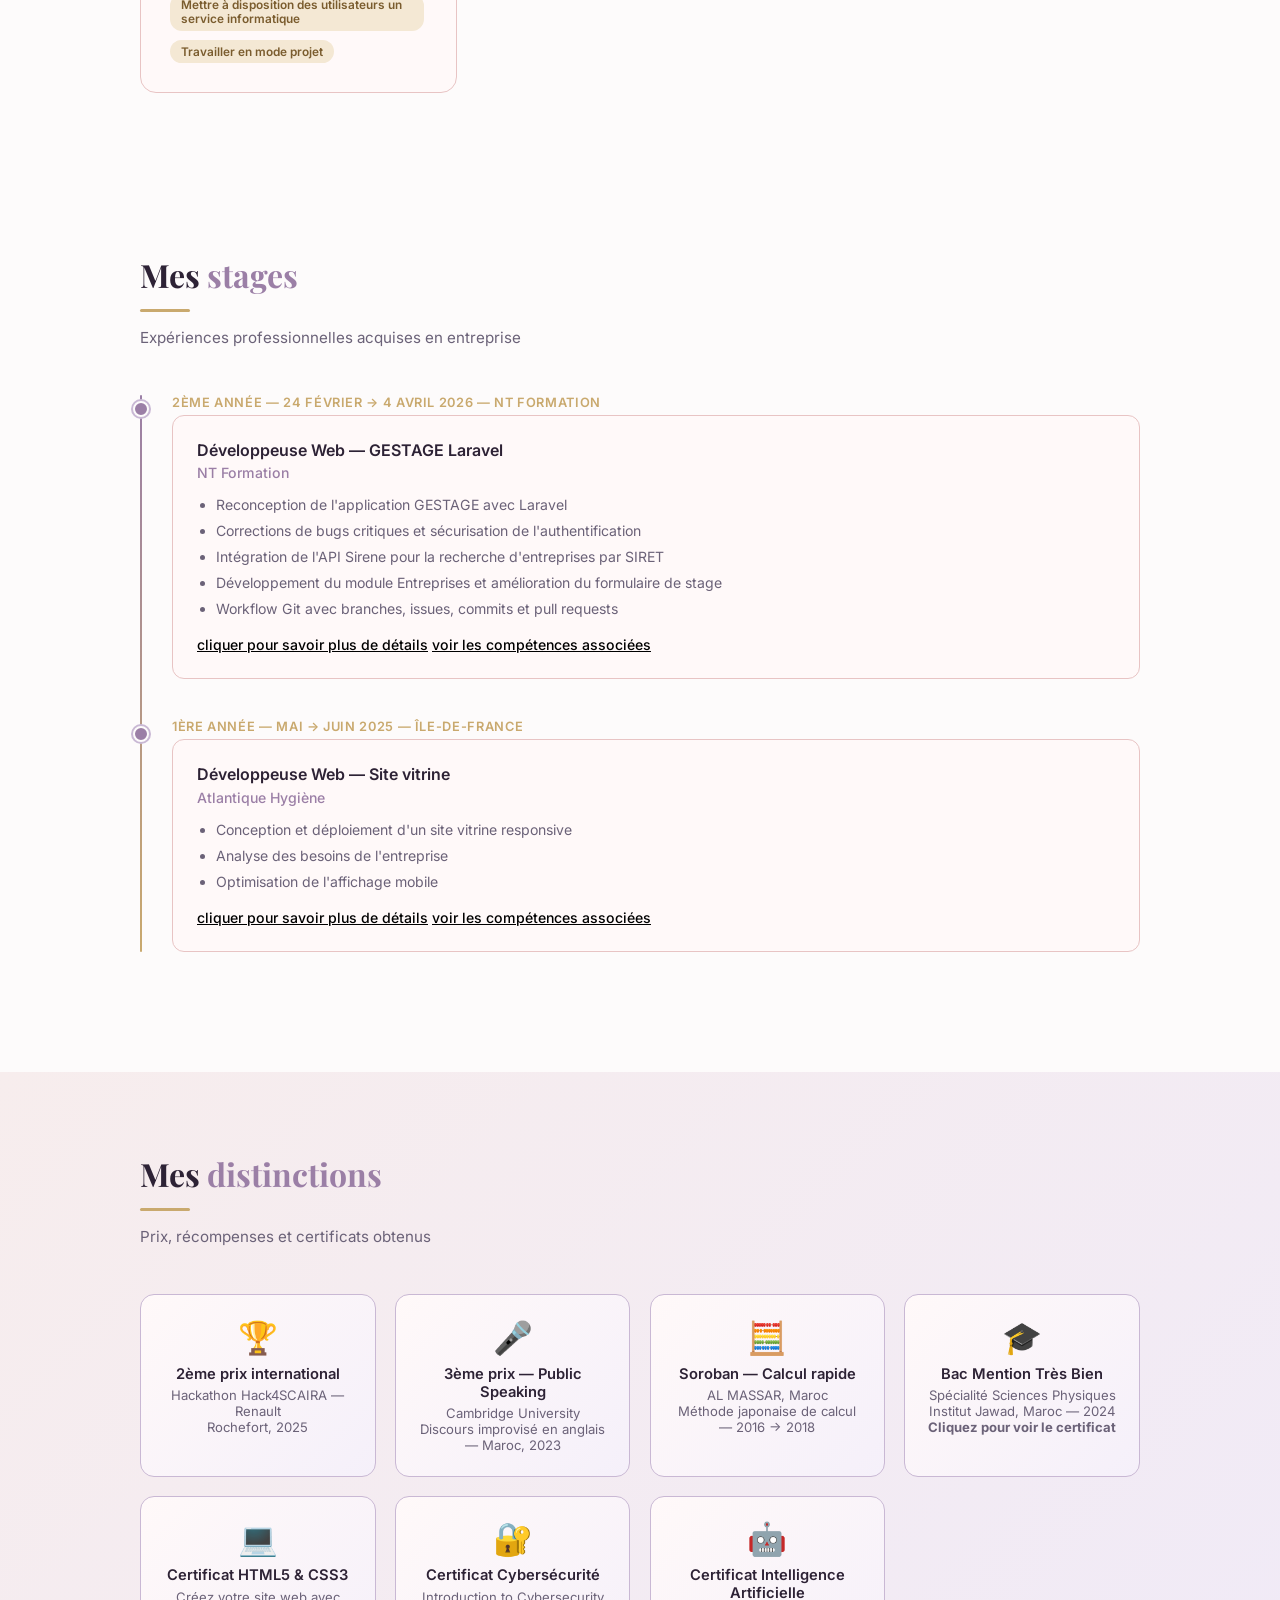
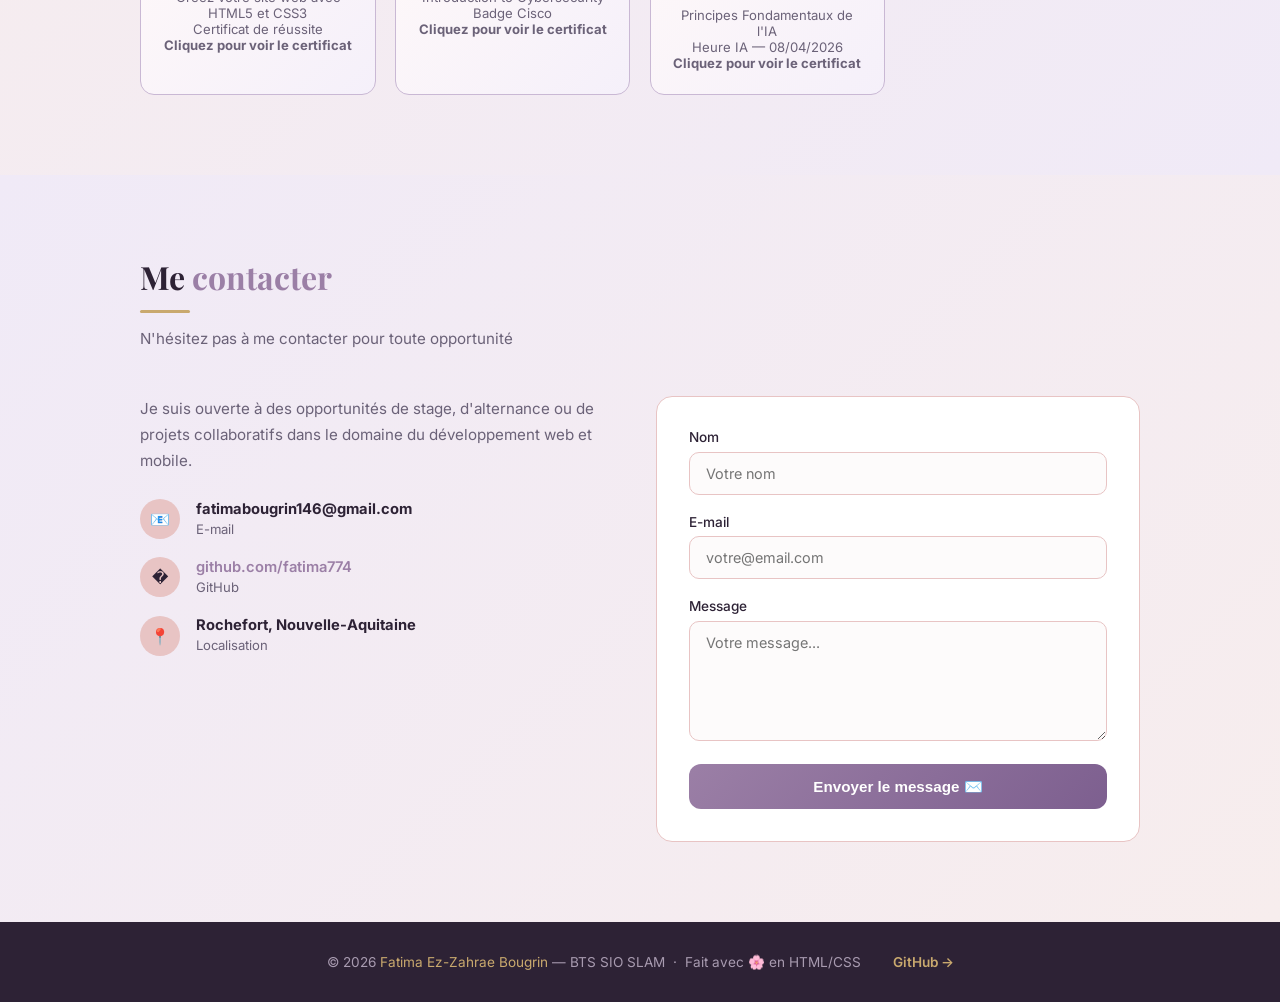
==== commit 1bff8624: "Ajout du certificat IA - Principes Fondamentaux de l'Intelligence Artificielle" ====
--- a/index.html
+++ b/index.html
@@ -362,6 +362,12 @@
           <p>Introduction to Cybersecurity<br>Badge Cisco<br><strong>Cliquez pour voir le certificat</strong></p>
         </a>
 
+        <a class="award-card" href="certificat-ia-fondamentaux.pdf" target="_blank" rel="noopener noreferrer">
+          <div class="trophy">🤖</div>
+          <h3>Certificat Intelligence Artificielle</h3>
+          <p>Principes Fondamentaux de l'IA<br>Heure IA — 08/04/2026<br><strong>Cliquez pour voir le certificat</strong></p>
+        </a>
+
       </div>
     </div>
   </section>
